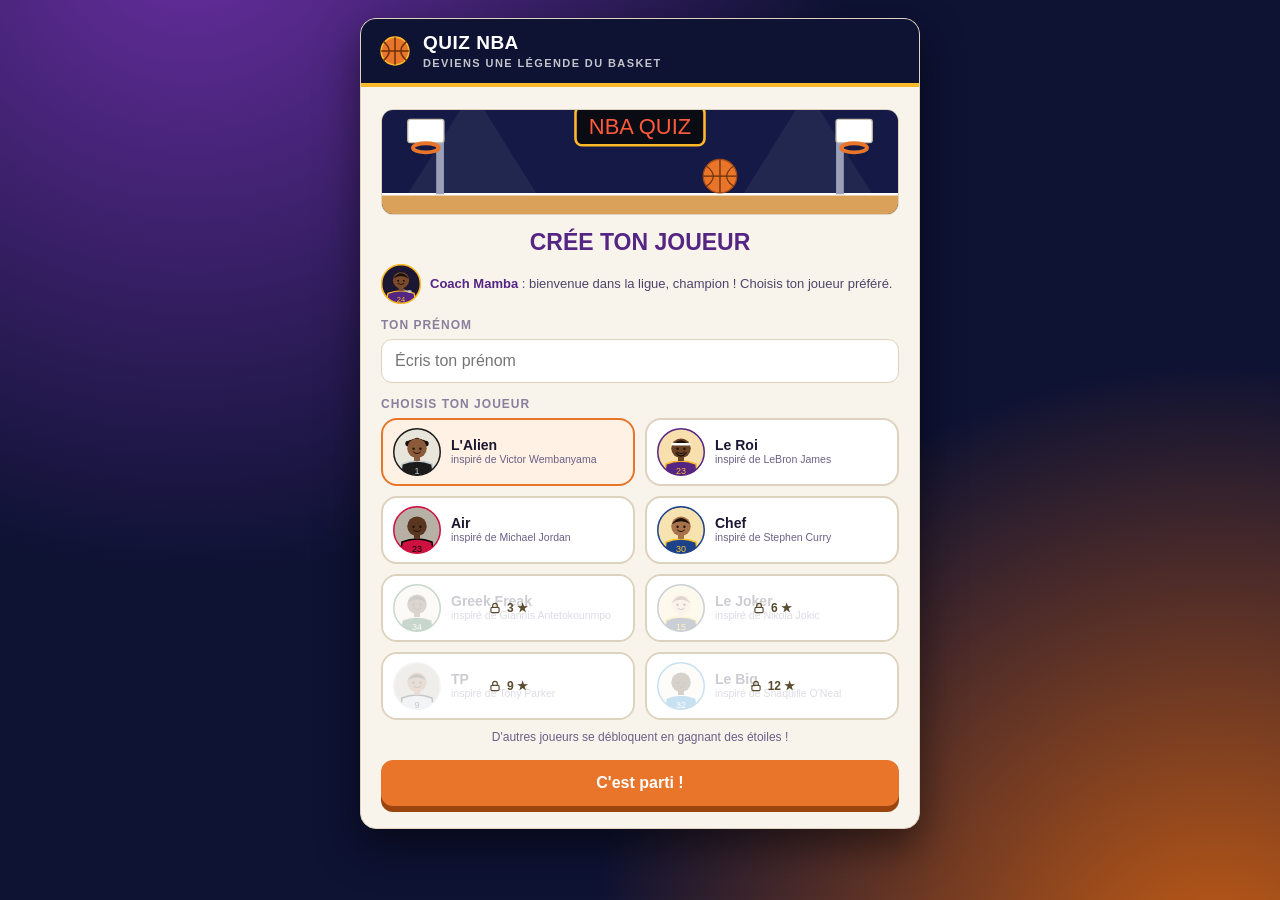
==== index.html @ 78c77546 "Quiz NBA pour enfants : légendes, stars, Français et règles NBA 54 questions en 4 catégories, avatar" ====
<!DOCTYPE html>
<html lang="fr">
<head>
<meta charset="utf-8">
<meta name="viewport" content="width=device-width, initial-scale=1">
<title>Quiz NBA - Deviens une légende</title>
<style>
  :root{
    --night:#0e1233;
    --night2:#1c2257;
    --purple:#552583;
    --gold:#fdb927;
    --orange:#e8752a;
    --orange2:#c95e14;
    --paper:#f8f4ec;
    --paper2:#ece3d2;
    --ink:#1b1733;
    --line:#ddd2bd;
    --ok:#2e8b57;
    --ko:#c81d25;
  }
  *{box-sizing:border-box}
  html,body{margin:0;padding:0}
  body{
    font-family:-apple-system,BlinkMacSystemFont,"Segoe UI",Roboto,Helvetica,Arial,sans-serif;
    background:
      radial-gradient(circle at 15% -10%, #6a2fa3 0%, rgba(106,47,163,0) 45%),
      radial-gradient(circle at 95% 110%, #c95e14 0%, rgba(201,94,20,0) 40%),
      var(--night);
    color:var(--ink);
    min-height:100vh;
    display:flex;
    justify-content:center;
    padding:18px 14px 40px;
  }
  .wrap{width:100%;max-width:560px}
  .card{background:var(--paper);border-radius:16px;box-shadow:0 18px 40px rgba(0,0,0,.5);overflow:hidden;border:1px solid var(--line)}
  .topbar{background:var(--night);color:#fff;padding:14px 18px;display:flex;align-items:center;gap:12px;border-bottom:4px solid var(--gold)}
  .topbar svg{flex:0 0 auto}
  .brand{font-size:19px;font-weight:900;letter-spacing:.5px;line-height:1.1;text-transform:uppercase}
  .brand small{display:block;font-size:11px;opacity:.75;letter-spacing:1.4px;margin-top:3px;font-weight:600}
  .progress{margin-left:auto;font-size:12px;text-align:right;opacity:.9}
  .track{height:6px;background:rgba(255,255,255,.18);border-radius:99px;margin-top:6px;width:96px;overflow:hidden}
  .track > i{display:block;height:100%;background:var(--gold);width:0;transition:width .35s ease}
  .body{padding:20px 20px 22px}

  .btn{appearance:none;border:0;cursor:pointer;font:inherit;background:var(--orange);color:#fff;padding:14px 22px;border-radius:12px;font-size:16px;font-weight:700;box-shadow:0 6px 0 #9a4510;transition:transform .06s ease, box-shadow .06s ease}
  .btn:active{transform:translateY(3px);box-shadow:0 3px 0 #9a4510}
  .btn.big{margin-top:16px;width:100%}
  .btn.ghost{background:transparent;color:var(--purple);box-shadow:none;border:1.5px solid var(--purple)}
  .btn.ghost:active{transform:none}
  .mixbtn{margin-top:12px;width:100%;appearance:none;border:1.5px dashed var(--purple);background:transparent;color:var(--purple);font:inherit;font-size:14px;font-weight:700;padding:11px;border-radius:11px;cursor:pointer}
  .mixbtn:active{transform:translateY(1px)}

  .meta{display:flex;gap:8px;align-items:center;margin-bottom:12px;flex-wrap:wrap}
  .badge{font-size:11px;letter-spacing:.5px;text-transform:uppercase;padding:5px 10px;border-radius:99px;font-weight:700}
  .badge.theme{background:var(--purple);color:#fff}
  .badge.ref{background:var(--paper2);color:#5a4a2e;border:1px solid var(--line)}
  .leveldot{margin-left:auto;display:flex;align-items:center;gap:6px;font-size:11px;color:#6b5f86;font-weight:700}
  .leveldot i{width:11px;height:11px;border-radius:50%;display:inline-block}
  .scene{width:100%;height:auto;display:block;border-radius:12px;border:1px solid var(--line);background:#141a45;margin-bottom:14px}
  .qtext{font-size:17px;line-height:1.45;font-weight:700;color:var(--ink);margin:2px 0 14px}
  .choices{display:flex;flex-direction:column;gap:10px}
  .choice{text-align:left;background:#fff;border:1.5px solid var(--line);color:var(--ink);padding:13px 14px;border-radius:11px;font-size:15px;cursor:pointer;font:inherit;display:flex;gap:11px;align-items:flex-start;transition:border-color .12s ease, background .12s ease}
  .choice:hover{border-color:var(--orange)}
  .choice .letter{flex:0 0 auto;width:24px;height:24px;border-radius:7px;background:var(--paper2);display:flex;align-items:center;justify-content:center;font-weight:800;font-size:13px;color:#5a4a2e}
  .choice.correct{border-color:var(--ok);background:#eaf5ee}
  .choice.correct .letter{background:var(--ok);color:#fff}
  .choice.wrong{border-color:var(--ko);background:#fbeceb}
  .choice.wrong .letter{background:var(--ko);color:#fff}
  .choice[disabled]{cursor:default}

  .tools{display:flex;gap:10px;margin-top:14px;align-items:center}
  .hintbtn{background:transparent;border:1.5px dashed var(--purple);color:var(--purple);padding:7px 12px 7px 8px;border-radius:10px;font:inherit;font-size:13.5px;cursor:pointer;font-weight:700;display:flex;gap:8px;align-items:center}
  .hintbtn:active{transform:translateY(1px)}
  .hint{margin-top:12px;background:#f3ecfb;border:1px solid #dccbef;border-left:4px solid var(--purple);padding:11px 13px;border-radius:9px;font-size:14px;line-height:1.5;color:#3f2a5e;display:none}
  .hint.show{display:block}
  .hint b{color:var(--purple)}
  .explain{margin-top:14px;padding:13px 14px;border-radius:11px;font-size:14.5px;line-height:1.55;display:none;border:1px solid var(--line)}
  .explain.show{display:block}
  .explain.good{background:#eaf5ee;border-color:#bfe0cb}
  .explain.bad{background:#fbeceb;border-color:#f0c9c6}
  .explain b{display:block;margin-bottom:4px;font-size:15px}
  .nextrow{margin-top:16px;display:none}
  .nextrow.show{display:flex}
  .nextrow .btn{width:100%}

  .result{text-align:center;padding:6px 4px}
  .result h2{color:var(--purple);font-size:25px;font-weight:900;margin:14px 0 2px;text-transform:uppercase;letter-spacing:.5px}
  .scorebig{font-size:60px;font-weight:900;color:var(--orange2);line-height:1;margin:6px 0}
  .scorebig small{font-size:22px;color:#a08f6e}
  .verdict{font-size:15px;color:#4d4468;max-width:420px;margin:8px auto 4px;line-height:1.55}
  .scorecard{margin:18px 0 6px;border:1px solid var(--line);border-radius:12px;overflow:hidden;background:#fff}
  .scorecard .row{display:flex;font-size:12.5px;border-bottom:1px solid var(--paper2)}
  .scorecard .row:last-child{border-bottom:0}
  .scorecard .row > div{padding:8px 10px}
  .scorecard .row .n{width:34px;color:#a08f6e;font-weight:800;flex:0 0 auto;text-align:center;background:var(--paper)}
  .scorecard .row .t{flex:1;text-align:left;color:#3b3552}
  .scorecard .row .m{flex:0 0 auto;width:34px;text-align:center;font-weight:800}
  .scorecard .row .m.y{color:var(--ok)}
  .scorecard .row .m.x{color:var(--ko)}
  .footer{margin-top:14px;font-size:11px;color:#8a7f9c;text-align:center;line-height:1.5}

  .decor{margin:2px 0 14px;border-radius:12px;overflow:hidden;border:1px solid var(--line);line-height:0}
  .playercard{display:flex;align-items:center;gap:12px;background:#fff;border:1.5px solid var(--line);border-radius:14px;padding:11px 13px;margin-bottom:14px}
  .pc-av{flex:0 0 auto;line-height:0}
  .pc-txt{flex:1;min-width:0}
  .pc-txt b{display:block;font-size:16px;color:var(--ink)}
  .pc-txt span{font-size:12.5px;color:#6b5f86}
  .pc-stars{flex:0 0 auto;display:flex;align-items:center;gap:4px;font-weight:900;color:#b07c00;font-size:14px}
  .secret{display:flex;gap:11px;align-items:flex-start;background:var(--night);color:#fff;border-radius:14px;padding:12px 13px;margin-bottom:16px;border:2px solid var(--gold)}
  .secret svg{flex:0 0 auto}
  .secret .s-txt{flex:1;font-size:13.5px;line-height:1.5}
  .secret .s-txt b{display:block;color:var(--gold);font-size:12px;letter-spacing:1px;text-transform:uppercase;margin-bottom:3px}
  .secret button{margin-top:8px;background:transparent;border:1px solid rgba(255,255,255,.4);color:#fff;border-radius:99px;padding:4px 11px;font:inherit;font-size:12px;cursor:pointer}
  .sectitle{font-size:12px;letter-spacing:1.2px;text-transform:uppercase;color:#8a7f9c;margin:6px 0 10px;font-weight:800}
  .modules{display:flex;flex-direction:column}
  .module{display:flex;align-items:center;gap:13px;text-align:left;cursor:pointer;font:inherit;width:100%;background:#fff;border:1.5px solid var(--line);border-radius:13px;padding:12px 14px;margin-bottom:10px;transition:border-color .12s,transform .06s}
  .module:hover{border-color:var(--orange)}
  .module:active{transform:translateY(1px)}
  .module .m-txt{flex:1;min-width:0}
  .module .m-txt b{display:block;font-size:16px;color:var(--ink)}
  .module .m-txt span{font-size:12.5px;color:#6b5f86}
  .module .m-stars{flex:0 0 auto;display:flex;gap:1px}
  .homebtns{margin-top:14px;display:flex;flex-direction:column;gap:10px}
  .coachline{display:flex;align-items:center;gap:9px;margin:6px 0 12px;font-size:13px;color:#4d4468;text-align:left;line-height:1.4}
  .coachline b{color:var(--purple)}
  .coachline svg{flex:0 0 auto}
  .lbl{display:block;font-size:12px;letter-spacing:1px;text-transform:uppercase;color:#8a7f9c;font-weight:800;margin:14px 0 7px}
  .nameinput{width:100%;padding:12px 13px;border:1.5px solid var(--line);border-radius:11px;font:inherit;font-size:16px;color:var(--ink);background:#fff}
  .nameinput:focus{outline:none;border-color:var(--orange)}
  .hintnote{font-size:12px;color:#6b5f86;margin:10px 0 0;text-align:center}
  .mascotgrid{display:grid;grid-template-columns:repeat(2,1fr);gap:10px}
  .mascot{position:relative;display:flex;align-items:center;gap:10px;background:#fff;border:2px solid var(--line);border-radius:16px;padding:8px 10px;cursor:pointer;text-align:left;font:inherit;transition:border-color .12s,transform .06s}
  .mascot:active{transform:scale(.98)}
  .mascot.sel{border-color:var(--orange);background:#fff1e4}
  .mascot.locked{cursor:default}
  .mascot .mtx{min-width:0}
  .mascot .mtx b{display:block;font-size:14px;color:var(--ink);white-space:nowrap;overflow:hidden;text-overflow:ellipsis}
  .mascot .mtx span{display:block;font-size:10.5px;color:#6b5f86;line-height:1.3}
  .mascot .mlock{position:absolute;inset:0;background:rgba(255,255,255,.78);border-radius:14px;display:flex;align-items:center;justify-content:center;gap:5px;font-size:12px;font-weight:900;color:#5a4a2e}
  .playbar{display:flex;align-items:center;gap:9px;background:#fff;border:1px solid var(--line);border-radius:11px;padding:6px 10px;margin-bottom:13px}
  .playbar .pb-av{flex:0 0 auto;line-height:0}
  .playbar .pb-name{font-weight:800;color:var(--ink);font-size:13px;flex:1;min-width:0;white-space:nowrap;overflow:hidden;text-overflow:ellipsis}
  .playbar .pb-score{font-weight:900;color:var(--orange2);font-size:13px}
  .pb-streak{background:var(--orange);color:#fff;font-size:11px;font-weight:900;padding:2px 7px;border-radius:99px;white-space:nowrap}
  .starsbig{display:flex;justify-content:center;gap:6px;margin:4px 0 2px}
  .starpop{animation:starPop .5s ease-out}
  @keyframes starPop{0%{transform:scale(0) rotate(-40deg);opacity:0}70%{transform:scale(1.25) rotate(8deg)}100%{transform:scale(1) rotate(0);opacity:1}}
  .unlock{display:flex;align-items:center;justify-content:center;gap:7px;background:#fff6e2;border:1px solid #eadcae;border-radius:10px;padding:9px;margin:12px 0 2px;font-size:13px;font-weight:800;color:#8a6420}
  .bestrow{display:inline-block;margin-top:8px;font-size:12px;color:#6b5f86;background:#fff;border:1px solid var(--line);padding:4px 10px;border-radius:99px}
  .confetti{position:fixed;width:9px;height:9px;border-radius:2px;pointer-events:none;z-index:80;will-change:transform,opacity;animation:confettiPop .9s ease-out forwards}
  @keyframes confettiPop{0%{opacity:1;transform:translate(0,0) rotate(0) scale(1)}100%{opacity:0;transform:translate(var(--dx),var(--dy)) rotate(var(--rot)) scale(.5)}}
  .shake{animation:shk .42s cubic-bezier(.36,.07,.19,.97)}
  @keyframes shk{10%,90%{transform:translateX(-1px)}20%,80%{transform:translateX(2px)}30%,50%,70%{transform:translateX(-5px)}40%,60%{transform:translateX(5px)}}

  /* ---- animations DUNK / 3 POINTS ---- */
  .shotfx{position:fixed;inset:0;z-index:70;display:flex;align-items:center;justify-content:center;padding:16px;background:rgba(8,10,30,.6);cursor:pointer;animation:fxIn .15s ease-out}
  .shotfx.out{animation:fxOut .3s ease-in forwards}
  .shotfx svg{width:100%;max-width:440px;height:auto;border-radius:18px;box-shadow:0 20px 50px rgba(0,0,0,.6);border:3px solid var(--gold)}
  @keyframes fxIn{from{opacity:0}to{opacity:1}}
  @keyframes fxOut{from{opacity:1}to{opacity:0}}
  .fx-jump{animation:fxJump 1.5s ease-in-out both}
  @keyframes fxJump{
    0%{transform:translate(0,0)}
    18%{transform:translate(40px,6px)}
    50%{transform:translate(196px,-60px)}
    60%{transform:translate(202px,-42px)}
    80%{transform:translate(202px,-40px)}
    100%{transform:translate(190px,0)}}
  .fx-hand{animation:fxHide 1.5s linear both}
  @keyframes fxHide{0%,59%{opacity:1}60%,100%{opacity:0}}
  .fx-drop{animation:fxDrop 1.5s linear both}
  @keyframes fxDrop{
    0%,59%{opacity:0;transform:translate(0,0)}
    60%{opacity:1;transform:translate(0,0);animation-timing-function:ease-in}
    78%{transform:translate(0,112px);animation-timing-function:ease-out}
    88%{transform:translate(4px,84px);animation-timing-function:ease-in}
    100%{opacity:1;transform:translate(8px,112px)}}
  .fx-rim{animation:fxRim 1.5s ease-out both;transform-box:fill-box;transform-origin:right center}
  @keyframes fxRim{0%,59%{transform:rotate(0)}66%{transform:rotate(-9deg)}80%,100%{transform:rotate(0)}}
  .fx-net{transform-box:fill-box;transform-origin:center top}
  .fx-net.d{animation:fxNet 1.5s ease-out both}
  @keyframes fxNet{0%,59%{transform:scaleY(1)}68%{transform:scaleY(1.35)}85%,100%{transform:scaleY(1)}}
  .fx-net.t{animation:fxNetT 1.7s ease-out both}
  @keyframes fxNetT{0%,70%{transform:scaleY(1)}80%{transform:scaleY(1.35)}92%,100%{transform:scaleY(1)}}
  .fx-word{transform-box:fill-box;transform-origin:center;animation:fxWord 1.5s ease-out both}
  .fx-word.t{animation:fxWord 1.4s ease-out .5s both}
  @keyframes fxWord{0%,58%{opacity:0;transform:scale(.2) rotate(-10deg)}70%{opacity:1;transform:scale(1.2) rotate(3deg)}80%,100%{opacity:1;transform:scale(1) rotate(-3deg)}}
  .fx-shooter{animation:fxShoot 1.7s ease-out both}
  @keyframes fxShoot{0%{transform:translateY(0)}14%{transform:translateY(5px)}28%{transform:translateY(-22px)}46%,100%{transform:translateY(0)}}
  .fx-bx{animation:fxBX .9s linear .45s both}
  @keyframes fxBX{from{transform:translateX(0)}to{transform:translateX(206px)}}
  .fx-by{animation:fxBY .9s .45s both}
  @keyframes fxBY{
    0%{transform:translateY(0);animation-timing-function:cubic-bezier(.3,.7,.6,1)}
    50%{transform:translateY(-120px);animation-timing-function:cubic-bezier(.4,0,.7,.35)}
    100%{transform:translateY(-38px)}}
  .fx-bd{animation:fxBD .4s ease-in 1.35s both}
  @keyframes fxBD{from{transform:translateY(0)}to{transform:translateY(56px)}}
  .fx-trail{stroke-dasharray:6 7;animation:fxTrail 1.7s linear both}
  @keyframes fxTrail{0%,30%{opacity:0}45%,85%{opacity:.55}100%{opacity:0}}
</style>
</head>
<body>
<div class="wrap">
  <div class="card">
    <div class="topbar">
      <svg width="32" height="32" viewBox="0 0 30 30" aria-hidden="true">
        <circle cx="15" cy="15" r="13" fill="#e8752a" stroke="#fdb927" stroke-width="1.5"/>
        <path d="M15 2 V28 M2 15 H28" stroke="#6b2f08" stroke-width="1.4"/>
        <path d="M4 6 Q15 15 4 24 M26 6 Q15 15 26 24" stroke="#6b2f08" stroke-width="1.4" fill="none"/>
      </svg>
      <div class="brand">Quiz NBA<small>Deviens une légende du basket</small></div>
      <div class="progress" id="prog" style="display:none">
        <span id="progtxt">Question 1 / 10</span>
        <div class="track"><i id="progbar"></i></div>
      </div>
    </div>
    <div class="body" id="view"></div>
  </div>
</div>

<script>
/* ============================================================
   DESSINS (SVG, aucune image externe)
   Tous les personnages sont des dessins originaux "inspirés de" :
   aucune photo ni logo officiel.
   ============================================================ */
var VB='0 0 400 230';
function svg(inner){
  return '<svg class="scene" viewBox="'+VB+'" xmlns="http://www.w3.org/2000/svg" preserveAspectRatio="xMidYMid meet">'+inner+'</svg>';
}
function tag(x,y,txt){
  var w=txt.length*6.2+18;
  if(x-w/2<4)x=w/2+4; if(x+w/2>396)x=396-w/2;
  return '<rect x="'+(x-w/2)+'" y="'+(y-11)+'" width="'+w+'" height="19" rx="9.5" fill="#fdb927"/>'+
    '<text x="'+x+'" y="'+(y+2)+'" font-family="Helvetica,Arial" font-size="11" font-weight="800" fill="#1b1733" text-anchor="middle">'+txt+'</text>';
}
/* Salle de match : fond sombre, projecteurs, public */
function arena(){
  var s='<rect width="400" height="230" fill="#141a45"/>'+
    '<path d="M60 0 L0 150 L130 150 Z" fill="#ffffff" opacity=".05"/><path d="M340 0 L270 150 L400 150 Z" fill="#ffffff" opacity=".05"/>';
  var cols=['#e8752a','#fdb927','#6a5acd','#c0392b','#2e9e5b','#ffffff'];
  for(var r=0;r<3;r++){for(var x=8+(r%2)*9;x<400;x+=18){s+='<circle cx="'+x+'" cy="'+(112+r*11)+'" r="4.5" fill="'+cols[(x+r*3)%cols.length]+'" opacity=".35"/>';}}
  s+='<rect y="146" width="400" height="84" fill="#d9a15a"/>';
  for(var k=20;k<400;k+=34){s+='<line x1="'+k+'" y1="146" x2="'+k+'" y2="230" stroke="#c98c45" stroke-width="1"/>';}
  s+='<line x1="0" y1="146" x2="400" y2="146" stroke="#fff" stroke-width="2"/>';
  return s;
}
function ballAt(x,y,r){r=r||8;
  return '<circle cx="'+x+'" cy="'+y+'" r="'+r+'" fill="#e8752a" stroke="#a84a12" stroke-width="1"/>'+
    '<path d="M'+(x-r)+' '+y+' h'+(2*r)+' M'+x+' '+(y-r)+' v'+(2*r)+'" stroke="#6b2f08" stroke-width="1"/>'+
    '<path d="M'+(x-r*.8)+' '+(y-r*.6)+' Q'+x+' '+y+' '+(x-r*.8)+' '+(y+r*.6)+' M'+(x+r*.8)+' '+(y-r*.6)+' Q'+x+' '+y+' '+(x+r*.8)+' '+(y+r*.6)+'" stroke="#6b2f08" stroke-width=".9" fill="none"/>';
}
/* Maillot geant (c1 = couleur, c2 = bordure, num = numero ou "?") */
function jersey(c1,c2,num){
  return '<path d="M160 40 Q200 62 240 40 L262 50 L258 96 L246 100 L246 196 L154 196 L154 100 L142 96 L138 50 Z" fill="'+c1+'" stroke="'+c2+'" stroke-width="5" stroke-linejoin="round"/>'+
    '<path d="M168 44 Q200 76 232 44" fill="none" stroke="'+c2+'" stroke-width="5"/>'+
    '<text x="200" y="164" font-family="Impact,Arial Black,Helvetica" font-size="'+(String(num).length>1?58:66)+'" font-weight="900" fill="'+c2+'" text-anchor="middle">'+num+'</text>';
}
function sceneJersey(c1,c2,num,txt){ return svg(arena()+jersey(c1,c2,num)+tag(200,216,txt)); }
/* Silhouette mystere dans un projecteur */
function sceneMystery(txt,c){c=c||'#2a2f66';
  return svg(arena()+'<path d="M200 0 L120 200 L280 200 Z" fill="#fff5c0" opacity=".16"/>'+
    '<circle cx="200" cy="62" r="22" fill="'+c+'"/>'+
    '<path d="M166 92 Q200 82 234 92 L240 178 L160 178 Z" fill="'+c+'"/>'+
    '<text x="200" y="152" font-family="Impact,Arial Black,Helvetica" font-size="48" font-weight="900" fill="#fdb927" text-anchor="middle">?</text>'+
    ballAt(258,168,13)+tag(200,214,txt));
}
/* Trophee dore */
function sceneTrophy(txt){
  return svg(arena()+'<path d="M200 0 L140 200 L260 200 Z" fill="#fff5c0" opacity=".14"/>'+
    '<rect x="176" y="168" width="48" height="16" rx="3" fill="#8a6420"/>'+
    '<path d="M186 168 L192 120 L208 120 L214 168 Z" fill="#f5c542" stroke="#b58a12" stroke-width="2"/>'+
    '<path d="M168 60 L232 60 L222 118 L178 118 Z" fill="#fdd75a" stroke="#b58a12" stroke-width="2"/>'+
    ballAt(200,44,17)+
    '<g fill="#fff" opacity=".8"><circle cx="150" cy="60" r="2"/><circle cx="256" cy="88" r="2.4"/><circle cx="244" cy="40" r="1.6"/><circle cx="160" cy="104" r="1.6"/></g>'+
    tag(200,214,txt));
}
/* Globe "d'ou vient-il ?" */
function sceneGlobe(txt){
  return svg(arena()+'<circle cx="200" cy="88" r="58" fill="#2f7fd1" stroke="#fff" stroke-width="3"/>'+
    '<path d="M160 60 q20 -10 34 6 q10 14 -6 24 q-16 8 -10 26 q-18 -6 -22 -24 q-6 -18 4 -32 Z" fill="#46b36b"/>'+
    '<path d="M214 46 q22 2 30 22 q-12 8 -24 2 q-10 -6 -6 -24 Z M222 100 q18 0 20 18 q-14 12 -26 4 Z" fill="#46b36b"/>'+
    '<text x="200" y="108" font-family="Impact,Arial Black,Helvetica" font-size="52" font-weight="900" fill="#fdb927" text-anchor="middle" stroke="#1b1733" stroke-width="2">?</text>'+
    tag(200,214,txt));
}
/* Tableau d'affichage */
function sceneBoard(big,small,txt){
  return svg(arena()+'<rect x="110" y="24" width="180" height="104" rx="10" fill="#0b0b14" stroke="#fdb927" stroke-width="3"/>'+
    '<text x="200" y="92" font-family="Impact,Arial Black,Helvetica" font-size="56" fill="#ff5a3c" text-anchor="middle">'+big+'</text>'+
    '<text x="200" y="116" font-family="Helvetica,Arial" font-size="12" font-weight="800" fill="#fdb927" text-anchor="middle">'+small+'</text>'+
    ballAt(330,176,14)+tag(200,214,txt));
}
/* Panier vu de cote */
function sceneHoop(txt,withPlayer){
  var s=arena()+'<rect x="316" y="40" width="7" height="170" fill="#9aa0b8"/>'+
    '<rect x="296" y="28" width="10" height="70" fill="#fff" stroke="#c9c2b0"/>'+
    '<path d="M296 82 L256 82" stroke="#e8752a" stroke-width="4"/>'+
    '<path d="M258 84 L264 110 M268 84 L270 110 M280 84 L278 110 M292 84 L286 110 M262 98 h26" stroke="#eee" stroke-width="1.3" fill="none"/>'+
    '<line x1="40" y1="82" x2="40" y2="200" stroke="#fdb927" stroke-width="2" stroke-dasharray="5 4"/>'+
    '<text x="46" y="140" font-family="Helvetica,Arial" font-size="13" font-weight="800" fill="#fdb927">?</text>';
  if(withPlayer)s+=miniFig(150,200,'#552583','#fdb927','1');
  return svg(s+tag(200,216,txt));
}
/* Chronometre des tirs */
function sceneClock(n,txt){
  return svg(arena()+'<rect x="140" y="26" width="120" height="92" rx="10" fill="#0b0b14" stroke="#9aa0b8" stroke-width="3"/>'+
    '<text x="200" y="98" font-family="Impact,Arial Black,Helvetica" font-size="66" fill="#ff5a3c" text-anchor="middle">'+n+'</text>'+
    miniFig(90,200,'#1d428a','#ffc72c','30')+ballAt(112,186,9)+tag(250,214,txt));
}
/* Deux equipes face a face */
function sceneVersus(c1,c2,txt){
  var s=arena();
  for(var i=0;i<5;i++){s+=miniFig(40+i*28,196-(i%2)*6,c1,'#fff',''+(i+1));}
  for(var j=0;j<5;j++){s+=miniFig(248+j*28,196-(j%2)*6,c2,'#fff',''+(j+1));}
  s+='<text x="200" y="80" font-family="Impact,Arial Black,Helvetica" font-size="40" fill="#fdb927" text-anchor="middle">VS</text>';
  return svg(s+tag(200,216,txt));
}
/* Petit joueur debout (pieds en x,y) */
function miniFig(x,y,c1,c2,num){
  return '<ellipse cx="'+x+'" cy="'+(y+2)+'" rx="11" ry="3" fill="#000" opacity=".2"/>'+
    '<line x1="'+(x-4)+'" y1="'+(y-16)+'" x2="'+(x-5)+'" y2="'+y+'" stroke="#5a3a22" stroke-width="4" stroke-linecap="round"/>'+
    '<line x1="'+(x+4)+'" y1="'+(y-16)+'" x2="'+(x+5)+'" y2="'+y+'" stroke="#5a3a22" stroke-width="4" stroke-linecap="round"/>'+
    '<rect x="'+(x-9)+'" y="'+(y-40)+'" width="18" height="26" rx="5" fill="'+c1+'"/>'+
    '<text x="'+x+'" y="'+(y-22)+'" font-family="Helvetica,Arial" font-size="9" font-weight="800" fill="'+c2+'" text-anchor="middle">'+num+'</text>'+
    '<circle cx="'+x+'" cy="'+(y-48)+'" r="8" fill="#8d5a3b"/>';
}
/* Animal mystere (pour les logos d'equipe) */
function sceneAnimal(txt){
  return svg(arena()+'<circle cx="200" cy="84" r="60" fill="#c8102e" stroke="#fff" stroke-width="4"/>'+
    '<text x="200" y="110" font-family="Impact,Arial Black,Helvetica" font-size="70" fill="#fff" text-anchor="middle">?</text>'+
    tag(200,214,txt));
}
/* Echiquier */
function sceneChess(txt){
  var s=arena()+'<g transform="translate(140,24)">';
  for(var r=0;r<6;r++)for(var c=0;c<6;c++){s+='<rect x="'+(c*20)+'" y="'+(r*20)+'" width="20" height="20" fill="'+((r+c)%2?'#6b4a2a':'#f1dfc0')+'"/>';}
  s+='<path d="M50 64 q10 -18 20 0 l-3 6 h-14 Z M52 70 h16 v4 h-16 Z" fill="#1b1733"/>'+
    '<path d="M72 44 q8 -14 16 0 l-2 6 h-12 Z M73 50 h14 v4 h-14 Z" fill="#fff" stroke="#1b1733"/></g>';
  return svg(s+miniFig(300,200,'#1b1b1b','#c4ced4','1')+tag(200,214,txt));
}

/* ============================================================
   CATEGORIES
   ============================================================ */
var LEVELS = {
  1:{name:"Les Légendes",        sub:"Jordan, Kobe, Magic, Shaq...",        color:"#552583", sym:"★"},
  2:{name:"Les Stars d'aujourd'hui", sub:"LeBron, Curry, Giannis, Jokic...", color:"#1d428a", sym:"⚡"},
  3:{name:"Les Français en NBA", sub:"Wembanyama, Parker, Gobert...",       color:"#0055a4", sym:"FR"},
  4:{name:"La NBA",              sub:"Équipes, règles et trophées",        color:"#c8102e", sym:"NBA"}
};
var LEVEL_ORDER=[1,2,3,4];

/* ============================================================
   BANQUE DE QUESTIONS
   level : 1=Légendes | 2=Stars | 3=Français | 4=La NBA
   hint  = le secret du coach (indice)
   ============================================================ */
var BANK = [

  /* ===================== LES LÉGENDES ===================== */
  { level:1, theme:"Michael Jordan", rule:"Les titres",
    scene: sceneTrophy("Combien de trophées ?"),
    q:"Combien de titres de champion NBA Michael Jordan a-t-il gagnés avec les Chicago Bulls ?",
    choices:["6","2","10","1"], correct:0,
    hint:"Autant que les faces d'un dé !",
    explain:"Jordan a gagné 6 titres avec les Bulls : trois d'affilée (1991, 1992, 1993) puis encore trois d'affilée (1996, 1997, 1998). Et il a été élu meilleur joueur des Finales les 6 fois !" },
  { level:1, theme:"Michael Jordan", rule:"Le maillot",
    scene: sceneJersey("#ce1141","#000000","?","Quel numéro ?"),
    q:"Quel numéro de maillot est devenu célèbre grâce à Michael Jordan ?",
    choices:["Le 23","Le 8","Le 30","Le 1"], correct:0,
    hint:"C'est aussi le numéro que LeBron James a choisi, en hommage à lui.",
    explain:"Le 23 ! Jordan l'a rendu mythique. Beaucoup de joueurs l'ont ensuite porté en son honneur, comme LeBron James." },
  { level:1, theme:"Michael Jordan", rule:"Surnom",
    scene: sceneMystery("Pourquoi ce surnom ?","#ce1141"),
    q:"Pourquoi appelait-on Michael Jordan « Air Jordan » ?",
    choices:["Parce qu'il avait l'air de voler quand il dunkait","Parce qu'il adorait les avions","Parce qu'il soufflait très fort","Parce qu'il jouait toujours dehors"], correct:0,
    hint:"Regarde ses dunks : il reste très, très longtemps en l'air...",
    explain:"Jordan sautait si haut qu'on avait l'impression qu'il volait. En 1988, il a même dunké en s'envolant depuis la ligne des lancers francs ! Ses chaussures s'appellent aussi « Air Jordan »." },
  { level:1, theme:"Michael Jordan", rule:"Autre sport",
    scene: sceneMystery("Une pause surprise","#ce1141"),
    q:"Michael Jordan a arrêté le basket pendant presque deux ans pour essayer un autre sport. Lequel ?",
    choices:["Le baseball","Le football","Le tennis","La natation"], correct:0,
    hint:"Un sport très populaire aux États-Unis, avec une batte et une balle.",
    explain:"En 1993, Jordan est parti jouer au baseball. Puis en 1995, il est revenu aux Bulls avec un message tout simple : « I'm back » (je suis de retour) !" },
  { level:1, theme:"Kobe Bryant", rule:"Surnom",
    scene: sceneJersey("#552583","#fdb927","24","Un surnom de serpent"),
    q:"Quel était le surnom de Kobe Bryant ?",
    choices:["Black Mamba","King James","L'Alien","Air"], correct:0,
    hint:"C'est un serpent très rapide et très précis... comme mon nom de coach !",
    explain:"Kobe s'était lui-même surnommé « Black Mamba », un serpent rapide et précis. La « mentalité Mamba », c'est travailler dur tous les jours pour devenir meilleur." },
  { level:1, theme:"Kobe Bryant", rule:"L'équipe",
    scene: sceneMystery("20 saisons, 1 seule équipe","#552583"),
    q:"Kobe Bryant a joué ses 20 saisons en NBA dans une seule équipe. Laquelle ?",
    choices:["Los Angeles Lakers","Chicago Bulls","Boston Celtics","Miami Heat"], correct:0,
    hint:"Une équipe violet et or, à Los Angeles.",
    explain:"Kobe a passé toute sa carrière aux Lakers, de 1996 à 2016, et y a gagné 5 titres. C'est très rare de rester 20 ans dans la même équipe !" },
  { level:1, theme:"Kobe Bryant", rule:"Le maillot",
    scene: sceneJersey("#552583","#fdb927","?","Deux numéros"),
    q:"Kobe a porté deux numéros différents aux Lakers. Lesquels ?",
    choices:["Le 8 et le 24","Le 23 et le 45","Le 1 et le 2","Le 33 et le 34"], correct:0,
    hint:"Le deuxième, c'est trois fois le premier.",
    explain:"Kobe a porté le 8, puis le 24. Les Lakers ont retiré les DEUX maillots : plus personne ne pourra jamais les porter dans l'équipe." },
  { level:1, theme:"Kobe Bryant", rule:"Record",
    scene: sceneBoard("??","POINTS EN UN MATCH","Match de 2006"),
    q:"En 2006, Kobe a marqué un nombre de points incroyable en un seul match. Combien ?",
    choices:["81 points","50 points","100 points","25 points"], correct:0,
    hint:"C'est plus de 80, mais moins de 100.",
    explain:"81 points contre les Toronto Raptors ! C'est le 2e plus gros score de l'histoire de la NBA en un match, derrière les 100 points de Wilt Chamberlain." },
  { level:1, theme:"Kobe Bryant", rule:"Surprise",
    scene: sceneTrophy("Un trophée pas comme les autres"),
    q:"En 2018, Kobe a gagné une récompense très surprenante pour un basketteur. Laquelle ?",
    choices:["Un Oscar du cinéma","Une médaille de natation","Le Tour de France","Un prix de cuisine"], correct:0,
    hint:"C'est le prix le plus célèbre du cinéma.",
    explain:"Kobe a écrit un poème pour dire au revoir au basket, « Dear Basketball ». Il a été transformé en court dessin animé... qui a gagné un Oscar !" },
  { level:1, theme:"Wilt Chamberlain", rule:"Record",
    scene: sceneBoard("100","POINTS EN UN MATCH","Le record absolu"),
    q:"Qui détient le record absolu de 100 points marqués en un seul match NBA ?",
    choices:["Wilt Chamberlain","Michael Jordan","LeBron James","Stephen Curry"], correct:0,
    hint:"Un géant des années 1960, bien avant Jordan.",
    explain:"Wilt Chamberlain a marqué 100 points en 1962. Plus de 60 ans après, personne n'a fait mieux !" },
  { level:1, theme:"Magic Johnson", rule:"Surnom",
    scene: sceneJersey("#552583","#fdb927","32","Magic"),
    q:"Pourquoi Earvin Johnson était-il surnommé « Magic » ?",
    choices:["Pour ses passes et son jeu incroyables","Parce qu'il faisait des tours de magie","Parce qu'il disparaissait du terrain","Parce qu'il avait une baguette"], correct:0,
    hint:"Sur le terrain, ses passes semblaient impossibles.",
    explain:"Un journaliste l'a surnommé « Magic » quand il avait 15 ans, après un match fou. Meneur de 2,06 m, il faisait des passes magiques et a gagné 5 titres avec les Lakers." },
  { level:1, theme:"Larry Bird", rule:"La rivalité",
    scene: sceneVersus("#007a33","#552583","La grande rivalité"),
    q:"Larry Bird, le grand rival de Magic Johnson, jouait dans quelle équipe ?",
    choices:["Boston Celtics","Los Angeles Lakers","Chicago Bulls","New York Knicks"], correct:0,
    hint:"Une équipe en vert, avec un trèfle.",
    explain:"Bird jouait aux Boston Celtics (en vert) et Magic aux Lakers (en violet et or). Leur rivalité dans les années 1980 a rendu la NBA célèbre dans le monde entier." },
  { level:1, theme:"Shaquille O'Neal", rule:"Le géant",
    scene: sceneHoop("Attention au panneau !"),
    q:"Shaquille O'Neal, surnommé « Shaq », était célèbre pour...",
    choices:["Sa force énorme : il a même cassé des panneaux en dunkant","Ses tirs à 3 points","Sa toute petite taille","Ses lancers francs parfaits"], correct:0,
    hint:"Il mesurait 2,16 m et pesait plus de 140 kg !",
    explain:"Shaq était si fort qu'il a cassé des panneaux de basket en dunkant ! Il a gagné 4 titres. Petit secret : il ratait souvent ses lancers francs." },
  { level:1, theme:"Kareem Abdul-Jabbar", rule:"Le tir",
    scene: sceneHoop("Un tir impossible à contrer",true),
    q:"Kareem Abdul-Jabbar avait un tir spécial, presque impossible à contrer. Comment s'appelle-t-il ?",
    choices:["Le skyhook (le crochet du ciel)","Le tir du milieu du terrain","Le lancer à la cuillère","Le tir les yeux fermés"], correct:0,
    hint:"Un grand geste du bras, loin au-dessus de la tête, comme un crochet.",
    explain:"Le « skyhook » : bras tendu très haut, le ballon part au-dessus de tout le monde. Grâce à lui, Kareem a été le meilleur marqueur de l'histoire pendant 39 ans !" },

  /* ===================== LES STARS D'AUJOURD'HUI ===================== */
  { level:2, theme:"LeBron James", rule:"Surnom",
    scene: sceneJersey("#552583","#fdb927","23","Un surnom royal"),
    q:"Quel est le surnom de LeBron James ?",
    choices:["King James (le Roi)","Black Mamba","L'Alien","Air"], correct:0,
    hint:"Un roi porte une couronne...",
    explain:"On l'appelle « King James », le Roi James. Il est considéré comme l'un des plus grands joueurs de tous les temps, avec Jordan." },
  { level:2, theme:"LeBron James", rule:"Record",
    scene: sceneBoard("40 000","POINTS EN CARRIÈRE","Un record historique"),
    q:"En 2023, LeBron James a battu un record énorme. Lequel ?",
    choices:["Il est devenu le meilleur marqueur de toute l'histoire de la NBA","Il est devenu le plus grand joueur","Il a fait 50 dunks dans un match","Il est devenu le plus jeune joueur"], correct:0,
    hint:"Il a dépassé Kareem Abdul-Jabbar, qui avait ce record depuis 1984.",
    explain:"LeBron est devenu le meilleur marqueur de l'histoire de la NBA, puis le premier à dépasser 40 000 points en carrière !" },
  { level:2, theme:"LeBron James", rule:"En famille",
    scene: sceneMystery("Une première en NBA","#552583"),
    q:"En 2024, LeBron a fait quelque chose qu'aucun joueur n'avait jamais fait en NBA. Quoi ?",
    choices:["Jouer dans la même équipe que son fils","Jouer avec son chien","Jouer pieds nus","Jouer contre Michael Jordan"], correct:0,
    hint:"Son fils s'appelle Bronny.",
    explain:"LeBron et son fils Bronny James ont joué ensemble aux Lakers : le tout premier duo père-fils sur le terrain en NBA !" },
  { level:2, theme:"LeBron James", rule:"Les titres",
    scene: sceneTrophy("Combien de bagues ?"),
    q:"Combien de titres de champion NBA LeBron James a-t-il gagnés avec Miami, Cleveland et Los Angeles ?",
    choices:["4","1","8","0"], correct:0,
    hint:"2 avec Miami, 1 avec Cleveland, 1 avec Los Angeles.",
    explain:"4 titres : 2012 et 2013 avec le Miami Heat, 2016 avec les Cleveland Cavaliers, et 2020 avec les Lakers. Et à chaque fois, il a été le meilleur joueur des Finales !" },
  { level:2, theme:"Stephen Curry", rule:"Sa spécialité",
    scene: sceneJersey("#1d428a","#ffc72c","30","Chef Curry"),
    q:"Stephen Curry est surtout célèbre pour...",
    choices:["Ses tirs à 3 points, même de très loin","Ses dunks géants","Ses contres","Sa taille de géant"], correct:0,
    hint:"Il tire parfois presque depuis le milieu du terrain !",
    explain:"Curry est le meilleur shooteur à 3 points de l'histoire : il en a marqué plus que n'importe qui. Il a changé la façon de jouer au basket !" },
  { level:2, theme:"Stephen Curry", rule:"L'équipe",
    scene: sceneMystery("Une seule équipe depuis 2009","#1d428a"),
    q:"Dans quelle équipe Stephen Curry a-t-il gagné tous ses titres ?",
    choices:["Golden State Warriors","Chicago Bulls","Boston Celtics","San Antonio Spurs"], correct:0,
    hint:"Une équipe bleu et jaune, près de San Francisco.",
    explain:"Curry joue aux Golden State Warriors depuis 2009. Il y a gagné 4 titres : 2015, 2017, 2018 et 2022." },
  { level:2, theme:"Stephen Curry", rule:"En famille",
    scene: sceneJersey("#1d428a","#ffc72c","30","Le numéro de papa"),
    q:"Pourquoi Stephen Curry porte-t-il le numéro 30 ?",
    choices:["C'était le numéro de son papa, qui jouait aussi en NBA","C'est son âge","Il est né un 30","Au hasard"], correct:0,
    hint:"Son père, Dell Curry, était aussi un très bon shooteur.",
    explain:"Son père Dell Curry a joué 16 saisons en NBA avec le 30. Stephen a repris le numéro de son papa !" },
  { level:2, theme:"Giannis", rule:"Surnom",
    scene: sceneJersey("#00471b","#eee1c6","34","Un phénomène venu de Grèce"),
    q:"Quel est le surnom de Giannis Antetokounmpo ?",
    choices:["Greek Freak (le phénomène grec)","King James","Chef Curry","Le Joker"], correct:0,
    hint:"Il vient de Grèce et fait des choses incroyables.",
    explain:"On l'appelle « Greek Freak ». Il a grandi en Grèce et a gagné le titre NBA en 2021 avec les Milwaukee Bucks." },
  { level:2, theme:"Nikola Jokic", rule:"Son pays",
    scene: sceneGlobe("D'où vient le Joker ?"),
    q:"Nikola Jokic, surnommé « le Joker », vient de quel pays ?",
    choices:["La Serbie","Les États-Unis","La France","Le Canada"], correct:0,
    hint:"Un pays d'Europe, dans les Balkans.",
    explain:"Jokic est serbe. Avec les Denver Nuggets, il a gagné le titre en 2023 et il a été élu plusieurs fois MVP, le meilleur joueur de la saison." },
  { level:2, theme:"Nikola Jokic", rule:"Sa passion",
    scene: sceneMystery("La passion du Joker","#0e2240"),
    q:"En dehors du basket, quelle est la grande passion de Nikola Jokic ?",
    choices:["Les chevaux","Les voitures de course","Les dinosaures","La danse"], correct:0,
    hint:"Des animaux qui galopent !",
    explain:"Jokic adore les chevaux, surtout les courses de trot. Il en possède plusieurs en Serbie !" },
  { level:2, theme:"Luka Doncic", rule:"Son pays",
    scene: sceneGlobe("D'où vient Luka ?"),
    q:"Luka Doncic vient de quel pays ?",
    choices:["La Slovénie","L'Espagne","L'Italie","L'Australie"], correct:0,
    hint:"Un petit pays d'Europe, entre l'Italie et la Croatie.",
    explain:"Luka est slovène. Il a commencé chez les pros au Real Madrid à seulement 16 ans avant de devenir une star de la NBA." },
  { level:2, theme:"Titre 2025", rule:"Les champions",
    scene: sceneTrophy("Les champions 2025"),
    q:"En 2025, Shai Gilgeous-Alexander a été champion NBA et MVP. Avec quelle équipe ?",
    choices:["Oklahoma City Thunder","Los Angeles Lakers","Boston Celtics","Chicago Bulls"], correct:0,
    hint:"Le nom de l'équipe veut dire « le tonnerre ».",
    explain:"Le Thunder d'Oklahoma City a gagné son premier titre en 2025. Shai, un Canadien, a été élu meilleur joueur de la saison ET des Finales !" },
  { level:2, theme:"Kevin Durant", rule:"Les JO",
    scene: sceneTrophy("Médailles d'or"),
    q:"Kevin Durant détient un record aux Jeux olympiques. Combien de médailles d'or a-t-il gagnées ?",
    choices:["4","1","2","10"], correct:0,
    hint:"Londres, Rio, Tokyo et Paris...",
    explain:"Durant a gagné l'or en 2012, 2016, 2020 et 2024 : c'est le seul basketteur avec 4 médailles d'or olympiques !" },

  /* ===================== LES FRANÇAIS EN NBA ===================== */
  { level:3, theme:"Wembanyama", rule:"Surnom",
    scene: sceneJersey("#1b1b1b","#c4ced4","1","Venu d'une autre planète ?"),
    q:"Quel est le surnom de Victor Wembanyama ?",
    choices:["L'Alien","Le Roi","Air","Mamba"], correct:0,
    hint:"On dit qu'il vient d'une autre planète tellement il est grand ET agile !",
    explain:"C'est LeBron James qui l'a décrit comme un « alien » : un géant qui dribble et tire comme un petit. Le surnom lui est resté !" },
  { level:3, theme:"Wembanyama", rule:"L'équipe",
    scene: sceneJersey("#1b1b1b","#c4ced4","?","Noir et argent, au Texas"),
    q:"Dans quelle équipe NBA joue Victor Wembanyama ?",
    choices:["San Antonio Spurs","Los Angeles Lakers","Chicago Bulls","Paris Basketball"], correct:0,
    hint:"Une équipe du Texas, en noir et argent... comme Tony Parker avant lui !",
    explain:"Wemby joue aux San Antonio Spurs, l'équipe où Tony Parker et Boris Diaw ont été champions." },
  { level:3, theme:"Wembanyama", rule:"La draft",
    scene: sceneBoard("#?","DRAFT 2023","Le choix des équipes"),
    q:"À la draft 2023 (quand les équipes choisissent les nouveaux joueurs), en quelle position Wemby a-t-il été choisi ?",
    choices:["Numéro 1, le tout premier","Numéro 10","Numéro 30","Il n'a pas été choisi"], correct:0,
    hint:"Tout le monde le voulait !",
    explain:"Wemby a été le tout premier choix de la draft 2023. Toutes les équipes rêvaient de l'avoir." },
  { level:3, theme:"Wembanyama", rule:"Le maillot",
    scene: sceneJersey("#1b1b1b","#c4ced4","?","Quel numéro ?"),
    q:"Quel numéro porte Wemby aux Spurs ?",
    choices:["Le 1","Le 23","Le 24","Le 9"], correct:0,
    hint:"Premier choix de la draft... premier numéro !",
    explain:"Wemby porte le numéro 1." },
  { level:3, theme:"Wembanyama", rule:"Sa taille",
    scene: sceneHoop("Combien mesure-t-il ?"),
    q:"Environ combien mesure Victor Wembanyama ?",
    choices:["Plus de 2,20 m","1,80 m","2 m pile","3 m"], correct:0,
    hint:"Il est plus grand que la plupart des portes !",
    explain:"Wemby mesure environ 2,24 m. Et quand il écarte les bras, ça fait plus de 2,40 m ! Il peut presque toucher le panier sans sauter." },
  { level:3, theme:"Wembanyama", rule:"Rookie",
    scene: sceneTrophy("Sa première saison"),
    q:"En 2024, après sa toute première saison en NBA, quel trophée Wemby a-t-il gagné ?",
    choices:["Rookie de l'année (meilleur débutant)","Champion NBA","Meilleur coach","Meilleur arbitre"], correct:0,
    hint:"« Rookie », ça veut dire débutant.",
    explain:"Wemby a été élu Rookie de l'année 2024, le meilleur débutant... et TOUS les votants l'ont choisi !" },
  { level:3, theme:"Wembanyama", rule:"Sa passion",
    scene: sceneChess("Un cerveau de champion"),
    q:"En dehors du basket, Wemby adore un jeu de réflexion. Lequel ?",
    choices:["Les échecs","Les billes","Le loto","Le Monopoly"], correct:0,
    hint:"Un jeu avec un roi, une reine et des cavaliers.",
    explain:"Wemby adore les échecs ! En 2024, il est même allé défier des joueurs dans un parc de New York." },
  { level:3, theme:"Équipe de France", rule:"JO Paris 2024",
    scene: sceneTrophy("Paris 2024"),
    q:"Aux Jeux olympiques de Paris 2024, quelle médaille l'équipe de France de Wemby a-t-elle gagnée ?",
    choices:["L'argent","L'or","Le bronze","Aucune"], correct:0,
    hint:"Ils ont perdu la finale contre les États-Unis de LeBron et Curry.",
    explain:"La France a gagné la médaille d'argent ! En finale, elle a perdu contre les États-Unis, avec LeBron James, Stephen Curry et Kevin Durant." },
  { level:3, theme:"Tony Parker", rule:"Les titres",
    scene: sceneJersey("#c4ced4","#000000","9","Tony Parker"),
    q:"Combien de titres NBA le Français Tony Parker a-t-il gagnés avec les San Antonio Spurs ?",
    choices:["4","1","0","10"], correct:0,
    hint:"2003, 2005, 2007, 2014...",
    explain:"Tony Parker a gagné 4 titres. En 2007, il a été élu meilleur joueur des Finales : le premier Européen à y arriver !" },
  { level:3, theme:"Boris Diaw", rule:"Champion 2014",
    scene: sceneTrophy("Champions 2014"),
    q:"En 2014, quel autre Français était champion NBA avec Tony Parker aux Spurs ?",
    choices:["Boris Diaw","Kylian Mbappé","Antoine Griezmann","Teddy Riner"], correct:0,
    hint:"Les autres sont des champions... mais d'autres sports !",
    explain:"Boris Diaw, un très bon passeur, a été champion en 2014 avec Tony Parker. Mbappé et Griezmann jouent au foot, Teddy Riner fait du judo !" },
  { level:3, theme:"Rudy Gobert", rule:"La défense",
    scene: sceneHoop("Personne ne passe !"),
    q:"Le Français Rudy Gobert est surtout célèbre pour...",
    choices:["Ses contres et sa défense","Ses tirs à 3 points","Être le plus petit joueur","Ses dribbles entre les jambes"], correct:0,
    hint:"Il est surnommé « Stifle Tower », un jeu de mots avec la Tour Eiffel !",
    explain:"Gobert a été élu 4 fois meilleur défenseur de la NBA : un record ! Avec ses grands bras, il contre tout ce qui passe." },
  { level:3, theme:"Draft 2024", rule:"Encore un Français",
    scene: sceneBoard("#1","DRAFT 2024","Encore un Français !"),
    q:"En 2024, un an après Wemby, un autre Français a été choisi en numéro 1 de la draft. Qui ?",
    choices:["Zaccharie Risacher","Tony Parker","Rudy Gobert","Kylian Mbappé"], correct:0,
    hint:"Il a été choisi par les Atlanta Hawks.",
    explain:"Zaccharie Risacher a été choisi numéro 1 par les Atlanta Hawks, et un autre Français, Alex Sarr, numéro 2 ! La France est devenue un pays de champions du basket." },
  { level:3, theme:"Wembanyama", rule:"Avant la NBA",
    scene: sceneMystery("Avant de partir aux États-Unis","#0055a4"),
    q:"Avant la NBA, dans quel club Wemby jouait-il en France ?",
    choices:["Les Metropolitans 92 (Boulogne-Levallois)","Le Real Madrid","Les Chicago Bulls","Le PSG football"], correct:0,
    hint:"Un club de la région parisienne, dans les Hauts-de-Seine (92).",
    explain:"Wemby a commencé à Nanterre, puis il a joué à l'ASVEL et enfin aux Metropolitans 92, où il a été élu meilleur joueur du championnat de France." },

  /* ===================== LA NBA ===================== */
  { level:4, theme:"La ligue", rule:"Les équipes",
    scene: sceneVersus("#c8102e","#1d428a","Combien d'équipes ?"),
    q:"Combien y a-t-il d'équipes en NBA ?",
    choices:["30","10","50","100"], correct:0,
    hint:"29 aux États-Unis et 1 au Canada.",
    explain:"Il y a 30 équipes : 29 aux États-Unis et 1 au Canada (les Toronto Raptors)." },
  { level:4, theme:"La ligue", rule:"Le Canada",
    scene: sceneGlobe("Une seule hors des États-Unis"),
    q:"Quelle est la seule équipe NBA qui joue au Canada ?",
    choices:["Toronto Raptors","Chicago Bulls","Miami Heat","New York Knicks"], correct:0,
    hint:"Leur mascotte est un dinosaure !",
    explain:"Les Toronto Raptors (raptor = un dinosaure) jouent au Canada. Ils ont été champions en 2019." },
  { level:4, theme:"Les règles", rule:"Le temps",
    scene: sceneClock("12","Un quart-temps"),
    q:"Un match NBA dure 4 quarts-temps. Combien de minutes dure chaque quart-temps ?",
    choices:["12 minutes","10 minutes","20 minutes","45 minutes"], correct:0,
    hint:"C'est un peu plus long qu'en France, où c'est 10 minutes.",
    explain:"En NBA, chaque quart-temps dure 12 minutes, donc 48 minutes en tout. En France et en Europe, c'est 4 fois 10 minutes." },
  { level:4, theme:"Les règles", rule:"Les 24 secondes",
    scene: sceneClock("??","Vite, il faut tirer !"),
    q:"En NBA, combien de secondes une équipe a-t-elle pour tirer au panier ?",
    choices:["24 secondes","10 secondes","60 secondes","5 secondes"], correct:0,
    hint:"Deux douzaines de secondes.",
    explain:"Une équipe a 24 secondes pour tirer. Sinon, le ballon va à l'adversaire. C'est pour que le jeu reste rapide !" },
  { level:4, theme:"Les règles", rule:"Les fautes",
    scene: sceneBoard("?","FAUTES PERSONNELLES","Trop de fautes..."),
    q:"En NBA, au bout de combien de fautes un joueur doit-il quitter le match ?",
    choices:["6 fautes","5 fautes","3 fautes","10 fautes"], correct:0,
    hint:"Une de plus qu'en France !",
    explain:"En NBA, un joueur sort à sa 6e faute. En France et en Europe, c'est à la 5e faute." },
  { level:4, theme:"Le panier", rule:"La hauteur",
    scene: sceneHoop("À quelle hauteur ?"),
    q:"À quelle hauteur est le panier en NBA ?",
    choices:["3,05 m","2,60 m","4 m","2 m"], correct:0,
    hint:"C'est la même hauteur que pour les grands en France.",
    explain:"Le panier est à 3,05 m du sol, comme partout chez les adultes. En mini-basket, il est à 2,60 m." },
  { level:4, theme:"Les Finales", rule:"Le format",
    scene: sceneVersus("#007a33","#552583","Les Finales NBA"),
    q:"Pour gagner les Finales NBA, combien de matchs faut-il gagner ?",
    choices:["4 matchs (le premier à 4 victoires)","1 seul match","2 matchs","10 matchs"], correct:0,
    hint:"On joue au maximum 7 matchs.",
    explain:"Les Finales se jouent « au meilleur des 7 matchs » : la première équipe qui gagne 4 matchs est championne." },
  { level:4, theme:"Les trophées", rule:"Le champion",
    scene: sceneTrophy("Le trophée des champions"),
    q:"Comment s'appelle le trophée remis à l'équipe championne NBA ?",
    choices:["Le trophée Larry O'Brien","La Coupe du monde","Le Ballon d'or","La Ligue des champions"], correct:0,
    hint:"Il porte le nom d'un ancien patron de la NBA.",
    explain:"C'est le trophée Larry O'Brien : un gros ballon doré posé sur un panier. Les joueurs reçoivent aussi une bague de champion !" },
  { level:4, theme:"Les trophées", rule:"MVP",
    scene: sceneTrophy("M.V.P."),
    q:"Que veut dire « MVP » ?",
    choices:["Le joueur le plus précieux : le meilleur de la saison","Un type de dunk","Une faute grave","Le nom d'une équipe"], correct:0,
    hint:"En anglais : Most Valuable Player.",
    explain:"MVP = Most Valuable Player, le joueur le plus précieux. Chaque année, le meilleur joueur de la saison reçoit ce trophée." },
  { level:4, theme:"Les stats", rule:"Triple-double",
    scene: sceneBoard("10-10-10","POINTS - REBONDS - PASSES","Le triple-double"),
    q:"Qu'est-ce qu'un « triple-double » ?",
    choices:["Au moins 10 dans trois catégories (points, rebonds, passes...)","Trois dribbles d'affilée","Un tir qui vaut 6 points","Trois fautes en même temps"], correct:0,
    hint:"Regarde le tableau d'affichage : 10, 10 et 10 !",
    explain:"Un triple-double, c'est faire au moins 10 dans trois statistiques en un match : par exemple 10 points, 10 rebonds et 10 passes. Jokic et Westbrook sont des champions de ça !" },
  { level:4, theme:"L'histoire", rule:"Les plus titrés",
    scene: sceneVersus("#007a33","#552583","Les rois des titres"),
    q:"Quelles sont les deux équipes qui ont gagné le plus de titres dans l'histoire de la NBA ?",
    choices:["Les Boston Celtics et les Los Angeles Lakers","Les Chicago Bulls et les Miami Heat","Les Spurs et les Raptors","Les Knicks et les Warriors"], correct:0,
    hint:"Une équipe verte et une équipe violet et or.",
    explain:"Les Celtics et les Lakers ont chacun gagné 17 titres ou plus. C'est la plus grande rivalité de la NBA !" },
  { level:4, theme:"Les équipes", rule:"Les Bulls",
    scene: sceneAnimal("Quel animal ?"),
    q:"Quel animal représente les Chicago Bulls, l'équipe de Michael Jordan ?",
    choices:["Un taureau","Un ours","Un aigle","Un lion"], correct:0,
    hint:"« Bull », en anglais, c'est un animal avec des cornes.",
    explain:"« Bull » veut dire taureau. Leur logo est une tête de taureau rouge !" },
  { level:4, theme:"L'All-Star Game", rule:"Le concours",
    scene: sceneHoop("Le concours de dunks"),
    q:"Pendant quel événement a lieu le célèbre concours de dunks ?",
    choices:["Le All-Star Game (le match des étoiles)","Les Finales","Noël","Les Jeux olympiques"], correct:0,
    hint:"Un week-end de fête où les meilleurs joueurs sont invités.",
    explain:"Chaque année, pendant le week-end du All-Star Game, les stars font un match de gala, un concours de dunks et un concours de tirs à 3 points !" },
  { level:4, theme:"La draft", rule:"Les jeunes",
    scene: sceneBoard("#1","LA DRAFT","Choisir les jeunes"),
    q:"Qu'est-ce que la « draft » en NBA ?",
    choices:["Le moment où les équipes choisissent les jeunes joueurs","Un match de gala","Une faute technique","Une danse de victoire"], correct:0,
    hint:"Wemby a été le numéro 1 de celle de 2023.",
    explain:"La draft, c'est chaque été : les équipes choisissent chacune leur tour les meilleurs jeunes joueurs du monde. Les équipes les moins fortes ont souvent plus de chances de choisir en premier." }
];

/* Bonus culture basket (pour le fun, ne compte pas) */
var BONUS=[
 {q:"Qui a inventé le basket-ball, en 1891 ?",choices:["Un professeur de sport, James Naismith","Michael Jordan","Un roi anglais","Personne, il a toujours existé"],correct:0,explain:"Le basket a été inventé en 1891 par James Naismith, un professeur, pour occuper ses élèves pendant l'hiver."},
 {q:"Au tout début, dans quoi marquait-on les paniers ?",choices:["Un vrai panier de basket","Un panier de pêches accroché au balcon","Un seau en métal","Un filet de foot"],correct:1,explain:"Au début, on visait un panier de pêches ! Il fallait aller rechercher le ballon à chaque panier marqué."},
 {q:"Dans quel film Michael Jordan joue-t-il au basket avec Bugs Bunny ?",choices:["Space Jam","Toy Story","Cars","Le Roi Lion"],correct:0,explain:"Space Jam (1996) ! Et en 2021, LeBron James a joué dans Space Jam 2."},
 {q:"En 1992, l'équipe des États-Unis avec Jordan, Magic et Bird avait un surnom. Lequel ?",choices:["La Dream Team (l'équipe de rêve)","Les Avengers","La Super Team","Les Invincibles"],correct:0,explain:"La Dream Team des Jeux de Barcelone 1992, peut-être la meilleure équipe de l'histoire !"},
 {q:"Comment s'appelle le panier où le ballon rentre sans toucher l'anneau ?",choices:["Un swish","Un plouf","Un boing","Un splash"],correct:0,explain:"« Swish » ! C'est le bruit du ballon qui ne touche que le filet."}
];
var bonusQ=null,lastBonus=null;
function pickBonus(){if(!BONUS.length)return null;if(BONUS.length===1)return BONUS[0];var b;do{b=shuffle(BONUS)[0];}while(b===lastBonus);lastBonus=b;return b;}

/* ============================================================
   COACH  (personnage inspiré de Kobe Bryant)
   >>> Tu peux changer le nom ci-dessous : il apparaîtra partout.
   ============================================================ */
var COACH_NAME="Coach Mamba";
var SECRETS=[
 "Kobe arrivait à l'entraînement bien avant tout le monde. Le secret des champions : travailler même quand personne ne regarde.",
 "Kobe regardait les vidéos de ses matchs pour trouver ses erreurs. Rater, ce n'est pas grave : c'est comme ça qu'on apprend !",
 "Pour dribbler comme un pro : tête haute ! Regarde tes coéquipiers, pas le ballon.",
 "Stephen Curry s'échauffe en dribblant avec DEUX ballons en même temps. Essaie avec un seul d'abord !",
 "Quand tu tires : le coude sous le ballon, et à la fin, laisse ta main « dans le panier », comme si tu attrapais un biscuit dans un pot.",
 "Jordan n'a pas été pris dans la grande équipe de son lycée la première fois. Il s'est entraîné encore plus... et tu connais la suite !",
 "LeBron James dort beaucoup pour être en forme. Le sommeil, c'est l'arme secrète des champions.",
 "Wemby joue aux échecs pour muscler son cerveau. Au basket aussi, il faut réfléchir vite !",
 "Un bon joueur de basket fait des passes. Le meilleur panier, c'est souvent celui de ton coéquipier démarqué.",
 "Au lancer franc, fais toujours le même petit rituel avant de tirer : ça calme et ça aide à viser."
];
var GOOD=["Tu as la mentalité Mamba !","Rien que le filet.","Magnifique ! Même Wemby applaudit.","Tu voles comme Air Jordan !","Digne de Chef Curry !","Le Roi James serait fier de toi !","Bonne réponse, "+COACH_NAME+" valide !"];
var BAD=["Raté... mais un champion se relève toujours. On y retourne !","Kobe a raté des milliers de tirs avant de devenir une légende. À toi de rebondir !","Le ballon a tourné puis ressorti. Pas grave, on remet ça !","Contré par la défense ! On respire et on repart.","Pas cette fois. Retiens bien la réponse, elle reviendra !"];
var reduceMotion=(window.matchMedia&&window.matchMedia('(prefers-reduced-motion: reduce)').matches);
var CONF_COLORS=['#e8752a','#fdb927','#552583','#1d428a','#c8102e','#2e9e5b'];
function celebrate(){if(reduceMotion)return;var cx=window.innerWidth/2,cy=window.innerHeight*0.36;for(var i=0;i<22;i++){var s=document.createElement('span');s.className='confetti';s.style.left=cx+'px';s.style.top=cy+'px';s.style.background=CONF_COLORS[i%CONF_COLORS.length];var ang=Math.random()*Math.PI*2,dist=60+Math.random()*160;s.style.setProperty('--dx',(Math.cos(ang)*dist).toFixed(0)+'px');s.style.setProperty('--dy',(Math.sin(ang)*dist-40).toFixed(0)+'px');s.style.setProperty('--rot',(Math.random()*540-270).toFixed(0)+'deg');document.body.appendChild(s);(function(n){setTimeout(function(){if(n.parentNode)n.parentNode.removeChild(n);},950);})(s);}}
function doShake(){if(reduceMotion)return;var c=document.querySelector('.card');if(c){c.classList.remove('shake');void c.offsetWidth;c.classList.add('shake');}}
function pick(a){return a[Math.floor(Math.random()*a.length)];}
function esc(s){return String(s||'').replace(/&/g,'&amp;').replace(/</g,'&lt;').replace(/>/g,'&gt;').replace(/"/g,'&quot;');}

/* ============================================================
   SAUVEGARDE (localStorage, repli en mémoire)
   ============================================================ */
var SAVE_KEY='quiz_nba_legendes_v1';
var profile=null;
function blankProfile(){return {name:'',avatar:'p1',stars:{1:0,2:0,3:0,4:0},best:{1:0,2:0,3:0,4:0},played:0};}
function loadSave(){try{var s=localStorage.getItem(SAVE_KEY);return s?JSON.parse(s):null;}catch(e){return null;}}
function persist(){try{localStorage.setItem(SAVE_KEY,JSON.stringify(profile));}catch(e){}}
function totalStars(){var t=0;for(var i=0;i<LEVEL_ORDER.length;i++)t+=(profile.stars[LEVEL_ORDER[i]]||0);return t;}
function rankName(){var t=totalStars();if(t>=12)return'Légende (GOAT)';if(t>=9)return'MVP';if(t>=6)return'All-Star';if(t>=3)return'Titulaire';return'Rookie';}

/* ============================================================
   JOUEURS (avatars inspirés de vrais joueurs, dessins originaux)
   ============================================================ */
var PLAYERS=[
 {id:'p1',name:"L'Alien",     inspi:'Victor Wembanyama',   num:'1',  c1:'#1b1b1b',c2:'#c4ced4',skin:'#8a5a3a',hair:'curly',need:0},
 {id:'p2',name:'Le Roi',      inspi:'LeBron James',        num:'23', c1:'#552583',c2:'#fdb927',skin:'#6b4226',hair:'band', need:0},
 {id:'p3',name:'Air',         inspi:'Michael Jordan',      num:'23', c1:'#ce1141',c2:'#000000',skin:'#5a3620',hair:'bald', need:0},
 {id:'p4',name:'Chef',        inspi:'Stephen Curry',       num:'30', c1:'#1d428a',c2:'#ffc72c',skin:'#a8724a',hair:'short',need:0},
 {id:'p5',name:'Greek Freak', inspi:'Giannis Antetokounmpo',num:'34',c1:'#00471b',c2:'#eee1c6',skin:'#5e3b22',hair:'short',need:3},
 {id:'p6',name:'Le Joker',    inspi:'Nikola Jokic',        num:'15', c1:'#0e2240',c2:'#fec524',skin:'#f1c9a5',hair:'brown',need:6},
 {id:'p7',name:'TP',          inspi:'Tony Parker',         num:'9',  c1:'#c4ced4',c2:'#000000',skin:'#9a6a45',hair:'short',need:9},
 {id:'p8',name:'Le Big',      inspi:"Shaquille O'Neal",    num:'32', c1:'#0077c0',c2:'#ffffff',skin:'#4a2c18',hair:'bald', need:12}
];
function playerById(id){for(var i=0;i<PLAYERS.length;i++)if(PLAYERS[i].id===id)return PLAYERS[i];return PLAYERS[0];}
function playerUnlocked(p){return totalStars()>=p.need;}
function starPts(cx,cy,r){var p='';for(var i=0;i<5;i++){var a=-Math.PI/2+i*2*Math.PI/5;var a2=a+Math.PI/5;p+=(cx+Math.cos(a)*r).toFixed(1)+','+(cy+Math.sin(a)*r).toFixed(1)+' '+(cx+Math.cos(a2)*r*0.46).toFixed(1)+','+(cy+Math.sin(a2)*r*0.46).toFixed(1)+' ';}return p;}
/* Tete (centre cx,cy rayon r) avec coiffure */
function headSVG(cx,cy,r,skin,hair){
  var s='';
  if(hair==='curly'){for(var i=-3;i<=3;i++){s+='<circle cx="'+(cx+i*r*0.3)+'" cy="'+(cy-r*0.78+Math.abs(i)*r*0.1)+'" r="'+(r*0.3)+'" fill="#1a1008"/>';}}
  s+='<circle cx="'+cx+'" cy="'+cy+'" r="'+r+'" fill="'+skin+'"/>';
  if(hair==='short')s+='<path d="M'+(cx-r*0.95)+' '+(cy-r*0.2)+' Q'+cx+' '+(cy-r*1.5)+' '+(cx+r*0.95)+' '+(cy-r*0.2)+' Q'+cx+' '+(cy-r*0.85)+' '+(cx-r*0.95)+' '+(cy-r*0.2)+' Z" fill="#1a1008"/>';
  if(hair==='brown')s+='<path d="M'+(cx-r*0.98)+' '+(cy-r*0.1)+' Q'+cx+' '+(cy-r*1.6)+' '+(cx+r*0.98)+' '+(cy-r*0.1)+' Q'+cx+' '+(cy-r*0.8)+' '+(cx-r*0.98)+' '+(cy-r*0.1)+' Z" fill="#6b4423"/>';
  if(hair==='band')s+='<path d="M'+(cx-r*0.95)+' '+(cy-r*0.2)+' Q'+cx+' '+(cy-r*1.45)+' '+(cx+r*0.95)+' '+(cy-r*0.2)+' Q'+cx+' '+(cy-r*0.85)+' '+(cx-r*0.95)+' '+(cy-r*0.2)+' Z" fill="#1a1008"/>'+
    '<rect x="'+(cx-r)+'" y="'+(cy-r*0.55)+'" width="'+(2*r)+'" height="'+(r*0.26)+'" rx="2" fill="#ffffff"/>';
  s+='<circle cx="'+(cx-r*0.35)+'" cy="'+(cy+r*0.05)+'" r="'+(r*0.12)+'" fill="#1a1008"/><circle cx="'+(cx+r*0.35)+'" cy="'+(cy+r*0.05)+'" r="'+(r*0.12)+'" fill="#1a1008"/>'+
    '<path d="M'+(cx-r*0.35)+' '+(cy+r*0.4)+' Q'+cx+' '+(cy+r*0.72)+' '+(cx+r*0.35)+' '+(cy+r*0.4)+'" stroke="#1a1008" stroke-width="'+Math.max(1.2,r*0.1)+'" fill="none" stroke-linecap="round"/>';
  if(hair==='band')s+='<path d="M'+(cx-r*0.55)+' '+(cy+r*0.45)+' Q'+cx+' '+(cy+r*1.15)+' '+(cx+r*0.55)+' '+(cy+r*0.45)+'" stroke="#1a1008" stroke-width="'+(r*0.14)+'" fill="none"/>';
  return s;
}
function avatarSVG(id,size){size=size||64;var p=playerById(id);
  var inner='<circle cx="32" cy="32" r="31" fill="'+p.c2+'" opacity=".25"/>'+
    '<path d="M10 64 L12 48 Q32 40 52 48 L54 64 Z" fill="'+p.c1+'" stroke="'+p.c2+'" stroke-width="2"/>'+
    '<text x="32" y="61" font-family="Impact,Arial Black,Helvetica" font-size="12" fill="'+p.c2+'" text-anchor="middle">'+p.num+'</text>'+
    '<rect x="28" y="36" width="8" height="8" fill="'+p.skin+'"/>'+
    headSVG(32,27,13,p.skin,p.hair);
  if(p.id==='p8'&&totalStars()>=12)inner+='<path d="M22 12 L25 5 L32 10 L39 5 L42 12 Z" fill="#fdb927" stroke="#b58a12"/>';
  return '<svg width="'+size+'" height="'+size+'" viewBox="0 0 64 64" xmlns="http://www.w3.org/2000/svg"><clipPath id="cl'+size+id+'"><circle cx="32" cy="32" r="31"/></clipPath><circle cx="32" cy="32" r="31" fill="#f4ecdc"/><g clip-path="url(#cl'+size+id+')">'+inner+'</g><circle cx="32" cy="32" r="31" fill="none" stroke="'+p.c1+'" stroke-width="2"/></svg>';}
/* Coach Mamba : maillot violet et or 24, sifflet */
function coachSVG(size){size=size||40;
  return '<svg width="'+size+'" height="'+size+'" viewBox="0 0 64 64" xmlns="http://www.w3.org/2000/svg"><clipPath id="clc'+size+'"><circle cx="32" cy="32" r="31"/></clipPath><circle cx="32" cy="32" r="31" fill="#1b1733"/><g clip-path="url(#clc'+size+')">'+
    '<path d="M8 64 L11 47 Q32 39 53 47 L56 64 Z" fill="#552583" stroke="#fdb927" stroke-width="2"/>'+
    '<text x="32" y="61" font-family="Impact,Arial Black,Helvetica" font-size="12" fill="#fdb927" text-anchor="middle">24</text>'+
    '<rect x="28" y="35" width="8" height="8" fill="#7a4a2a"/>'+
    headSVG(32,26,13,'#7a4a2a','short')+
    '<path d="M36 41 L44 44" stroke="#c9c9c9" stroke-width="1.2"/><rect x="42" y="42" width="7" height="4" rx="2" fill="#c9c9c9"/>'+
    '</g><circle cx="32" cy="32" r="31" fill="none" stroke="#fdb927" stroke-width="2.5"/></svg>';}
function starSVG(filled,size,pop){size=size||18;var c=filled?'#fdb927':'#e7dcc6',s=filled?'#c99100':'#d2c6ab';return '<svg class="'+(pop?'starpop':'')+'" width="'+size+'" height="'+size+'" viewBox="0 0 24 24" xmlns="http://www.w3.org/2000/svg"><polygon points="'+starPts(12,12,10)+'" fill="'+c+'" stroke="'+s+'" stroke-width="1"/></svg>';}
function starRow(n){var h='';for(var i=0;i<3;i++)h+=starSVG(i<n,15,false);return h;}
function miniBadge(color,sym){var fs=String(sym).length>2?10:(String(sym).length>1?12:15);return '<svg width="38" height="40" viewBox="0 0 38 40" aria-hidden="true"><ellipse cx="19" cy="37" rx="9" ry="2.4" fill="#000" opacity=".12"/><circle cx="19" cy="18" r="16" fill="'+color+'"/><circle cx="19" cy="18" r="16" fill="none" stroke="#fdb927" stroke-width="1.5"/><text x="19" y="'+(18+fs*0.36)+'" font-family="Helvetica,Arial" font-size="'+fs+'" font-weight="900" fill="#fff" text-anchor="middle">'+sym+'</text></svg>';}
function lockSVG(){return '<svg width="14" height="14" viewBox="0 0 24 24" fill="none" stroke="#5a4a2e" stroke-width="2"><rect x="5" y="11" width="14" height="9" rx="2"/><path d="M8 11V8a4 4 0 0 1 8 0v3"/></svg>';}
function decorBanner(){return '<div class="decor"><svg viewBox="0 0 400 110" preserveAspectRatio="xMidYMid slice" width="100%" height="104" xmlns="http://www.w3.org/2000/svg">'+
  '<rect width="400" height="110" fill="#141a45"/>'+
  '<path d="M70 0 L20 80 L120 80 Z" fill="#fff" opacity=".06"/><path d="M330 0 L280 80 L380 80 Z" fill="#fff" opacity=".06"/>'+
  '<rect y="80" width="400" height="30" fill="#d9a15a"/><line x1="0" y1="80" x2="400" y2="80" stroke="#fff" stroke-width="2"/>'+
  '<rect x="42" y="30" width="6" height="50" fill="#9aa0b8"/><rect x="20" y="22" width="28" height="18" rx="2" fill="#fff" stroke="#c9c2b0"/><ellipse cx="34" cy="44" rx="10" ry="3.5" fill="none" stroke="#e8752a" stroke-width="3"/>'+
  '<rect x="352" y="30" width="6" height="50" fill="#9aa0b8"/><rect x="352" y="22" width="28" height="18" rx="2" fill="#fff" stroke="#c9c2b0"/><ellipse cx="366" cy="44" rx="10" ry="3.5" fill="none" stroke="#e8752a" stroke-width="3"/>'+
  '<rect x="150" y="12" width="100" height="30" rx="5" fill="#0b0b14" stroke="#fdb927" stroke-width="2"/><text x="200" y="33" font-family="Impact,Arial Black,Helvetica" font-size="17" fill="#ff5a3c" text-anchor="middle">NBA QUIZ</text>'+
  ballAt(262,66,13)+
  '</svg></div>';}

/* ============================================================
   ANIMATIONS : DUNK ou TIR A 3 POINTS apres une bonne reponse
   ============================================================ */
/* Joueur en pied, pieds a l'origine (0,0) ; bras droit leve (main vers 14,-100) */
function figSVG(p){
  return '<ellipse cx="0" cy="2" rx="16" ry="4" fill="#000" opacity=".25"/>'+
    '<line x1="-6" y1="-34" x2="-8" y2="-2" stroke="'+p.skin+'" stroke-width="7" stroke-linecap="round"/>'+
    '<line x1="6" y1="-34" x2="8" y2="-2" stroke="'+p.skin+'" stroke-width="7" stroke-linecap="round"/>'+
    '<rect x="-13" y="-4" width="11" height="6" rx="2" fill="#fff"/><rect x="2" y="-4" width="11" height="6" rx="2" fill="#fff"/>'+
    '<rect x="-14" y="-44" width="28" height="16" rx="4" fill="'+p.c1+'" stroke="'+p.c2+'" stroke-width="1.5"/>'+
    '<rect x="-14" y="-74" width="28" height="34" rx="7" fill="'+p.c1+'" stroke="'+p.c2+'" stroke-width="1.5"/>'+
    '<text x="0" y="-50" font-family="Impact,Arial Black,Helvetica" font-size="15" fill="'+p.c2+'" text-anchor="middle">'+p.num+'</text>'+
    '<line x1="-12" y1="-68" x2="-24" y2="-48" stroke="'+p.skin+'" stroke-width="6" stroke-linecap="round"/>'+
    '<line x1="11" y1="-70" x2="14" y2="-98" stroke="'+p.skin+'" stroke-width="6" stroke-linecap="round"/>'+
    headSVG(0,-86,11,p.skin,p.hair);
}
function fxCourt(){
  var s='<rect width="400" height="260" fill="#141a45"/>';
  var cols=['#e8752a','#fdb927','#6a5acd','#c0392b','#2e9e5b','#ffffff'];
  for(var r=0;r<4;r++){for(var x=8+(r%2)*9;x<400;x+=18){s+='<circle cx="'+x+'" cy="'+(120+r*11)+'" r="4.5" fill="'+cols[(x+r*5)%cols.length]+'" opacity=".35"/>';}}
  s+='<rect y="168" width="400" height="92" fill="#d9a15a"/>';
  for(var k=20;k<400;k+=34){s+='<line x1="'+k+'" y1="168" x2="'+k+'" y2="260" stroke="#c98c45"/>';}
  s+='<line x1="0" y1="168" x2="400" y2="168" stroke="#fff" stroke-width="2"/>';
  /* poteau, panneau, arceau, filet (arceau entre x=276 et 324, y=80) */
  s+='<rect x="352" y="60" width="8" height="160" fill="#9aa0b8"/>'+
    '<rect x="330" y="20" width="10" height="84" fill="#fff" stroke="#c9c2b0"/><rect x="340" y="60" width="14" height="6" fill="#9aa0b8"/>';
  return s;
}
function fxRimNet(netCls){
  return '<g class="fx-rim"><path d="M276 80 L330 80" stroke="#e8752a" stroke-width="5" stroke-linecap="round"/></g>'+
    '<path class="fx-net '+netCls+'" d="M278 82 L286 114 M290 82 L294 114 M302 82 L302 114 M314 82 L310 114 M326 82 L318 114 M282 96 h42 M286 110 h32" stroke="#f2f2f2" stroke-width="1.6" fill="none"/>';
}
function dunkSVG(p,big){
  return '<svg viewBox="0 0 400 260" xmlns="http://www.w3.org/2000/svg">'+fxCourt()+
    '<g class="fx-drop">'+ballAt(300,70,11)+'</g>'+
    '<g class="fx-jump"><g transform="translate(90,222)">'+figSVG(p)+'<g class="fx-hand">'+ballAt(14,-106,11)+'</g></g></g>'+
    fxRimNet('d')+
    '<g class="fx-word"><text x="150" y="70" font-family="Impact,Arial Black,Helvetica" font-size="'+(big?44:52)+'" fill="#fdb927" stroke="#1b1733" stroke-width="3" text-anchor="middle" paint-order="stroke">'+(big?'MÉGA DUNK !':'DUNK !')+'</text>'+
    '<text x="150" y="98" font-family="Helvetica,Arial" font-size="18" font-weight="900" fill="#fff" text-anchor="middle">+2 POINTS</text></g>'+
    '</svg>';
}
function threeSVG(p){
  return '<svg viewBox="0 0 400 260" xmlns="http://www.w3.org/2000/svg">'+fxCourt()+
    '<path d="M0 250 Q180 196 200 168" stroke="#fff" stroke-width="2" fill="none" opacity=".7"/>'+
    '<text x="120" y="244" font-family="Helvetica,Arial" font-size="11" font-weight="900" fill="#fff" opacity=".9">LIGNE À 3 POINTS</text>'+
    '<path class="fx-trail" d="M96 112 Q200 -40 300 70" stroke="#fdb927" stroke-width="2.5" fill="none"/>'+
    '<g class="fx-shooter"><g transform="translate(70,232)">'+figSVG(p)+'</g></g>'+
    '<g class="fx-bx"><g class="fx-by"><g class="fx-bd">'+ballAt(94,108,11)+'</g></g></g>'+
    fxRimNet('t')+
    '<g class="fx-word t"><text x="200" y="58" font-family="Impact,Arial Black,Helvetica" font-size="48" fill="#fdb927" stroke="#1b1733" stroke-width="3" text-anchor="middle" paint-order="stroke">SWISH ! +3</text></g>'+
    '</svg>';
}
var shotCount=0;
function shotFX(){
  var p=playerById(profile.avatar);
  var kind=(streak>=3)?'mega':((shotCount++%2===0)?'dunk':'three');
  if(Math.random()<0.3&&kind!=='mega')kind=(kind==='dunk'?'three':'dunk');
  if(reduceMotion)return kind;
  var ov=document.createElement('div');ov.className='shotfx';
  ov.innerHTML=(kind==='three')?threeSVG(p):dunkSVG(p,kind==='mega');
  document.body.appendChild(ov);
  var done=false;
  function close(){if(done)return;done=true;ov.classList.add('out');setTimeout(function(){if(ov.parentNode)ov.parentNode.removeChild(ov);},300);celebrate();}
  ov.onclick=close;setTimeout(close,kind==='three'?2200:1800);
  return kind;
}

/* DOM + état */
var view=document.getElementById('view');
var progWrap=document.getElementById('prog');
var progTxt=document.getElementById('progtxt');
var progBar=document.getElementById('progbar');
function hideProg(){progWrap.style.display='none';}
function showProg(){progWrap.style.display='block';}
var order=[],current=0,score=0,results=[],answered=false,curLevel=1,ROUND=10,TARGET=10,streak=0,maxStreak=0;
function shuffle(a){var arr=a.slice();for(var i=arr.length-1;i>0;i--){var j=Math.floor(Math.random()*(i+1));var t=arr[i];arr[i]=arr[j];arr[j]=t;}return arr;}
function poolFor(level){if(level==='all')return BANK.slice();var p=[];for(var i=0;i<BANK.length;i++)if(BANK[i].level===level)p.push(BANK[i]);return p;}
function buildRound(level){return shuffle(poolFor(level)).slice(0,TARGET);}

/* ===== GRILLE DES JOUEURS (profil + collection) ===== */
function playerGrid(selId){var grid='';for(var i=0;i<PLAYERS.length;i++){var p=PLAYERS[i],sel=(p.id===selId);
  if(playerUnlocked(p)){grid+='<button class="mascot'+(sel?' sel':'')+'" data-av="'+p.id+'">'+avatarSVG(p.id,48)+'<div class="mtx"><b>'+p.name+'</b><span>inspiré de '+p.inspi+'</span></div></button>';}
  else{grid+='<div class="mascot locked">'+avatarSVG(p.id,48)+'<div class="mtx"><b>'+p.name+'</b><span>inspiré de '+p.inspi+'</span></div><div class="mlock">'+lockSVG()+' '+p.need+' ★</div></div>';}}
  return '<div class="mascotgrid">'+grid+'</div>';}

/* ===== ÉCRAN PROFIL ===== */
var pendingAvatar='p1';
function screenProfile(){hideProg();pendingAvatar=profile.avatar||'p1';
  view.innerHTML=decorBanner()+
    '<h1 style="color:var(--purple);font-size:23px;font-weight:900;margin:2px 0 8px;text-align:center;text-transform:uppercase">Crée ton joueur</h1>'+
    '<div class="coachline">'+coachSVG(40)+'<span><b>'+COACH_NAME+'</b> : bienvenue dans la ligue, champion ! Choisis ton joueur préféré.</span></div>'+
    '<label class="lbl">Ton prénom</label>'+
    '<input id="pname" class="nameinput" maxlength="14" placeholder="Écris ton prénom" value="'+esc(profile.name)+'">'+
    '<label class="lbl">Choisis ton joueur</label>'+
    playerGrid(pendingAvatar)+
    '<p class="hintnote">D\'autres joueurs se débloquent en gagnant des étoiles !</p>'+
    '<button class="btn big" id="go">C\'est parti !</button>';
  var opts=view.querySelectorAll('.mascot[data-av]');for(var k=0;k<opts.length;k++){opts[k].onclick=function(){pendingAvatar=this.getAttribute('data-av');var all=view.querySelectorAll('.mascot');for(var j=0;j<all.length;j++)all[j].classList.remove('sel');this.classList.add('sel');};}
  document.getElementById('go').onclick=function(){var v=(document.getElementById('pname').value||'').trim();if(!v){var el=document.getElementById('pname');el.focus();el.classList.add('shake');setTimeout(function(){el.classList.remove('shake');},450);return;}profile.name=v;profile.avatar=pendingAvatar;persist();screenHome();};}

/* ===== ÉCRAN ACCUEIL ===== */
var secretIdx=Math.floor(Math.random()*SECRETS.length);
function secretBox(){return '<div class="secret">'+coachSVG(46)+'<div class="s-txt"><b>Le secret de '+COACH_NAME+'</b><span id="secrettxt">'+SECRETS[secretIdx]+'</span><br><button id="nextsecret">Un autre secret</button></div></div>';}
function screenHome(){hideProg();var mods='';for(var i=0;i<LEVEL_ORDER.length;i++){var f=LEVEL_ORDER[i],L=LEVELS[f];var rec=profile.best[f]?(' &middot; record '+profile.best[f]+'/'+TARGET):'';mods+='<button class="module" data-lvl="'+f+'">'+miniBadge(L.color,L.sym)+'<div class="m-txt"><b>'+L.name+'</b><span>'+L.sub+rec+'</span></div><div class="m-stars">'+starRow(profile.stars[f]||0)+'</div></button>';}
  var p=playerById(profile.avatar);
  view.innerHTML=decorBanner()+
    '<div class="playercard"><div class="pc-av">'+avatarSVG(profile.avatar,54)+'</div><div class="pc-txt"><b>'+esc(profile.name)+'</b><span>'+p.name+' &middot; '+rankName()+'</span></div><div class="pc-stars">'+starSVG(true,18)+' '+totalStars()+'/12</div></div>'+
    secretBox()+
    '<div class="sectitle">Choisis ta conférence</div>'+
    '<div class="modules">'+mods+'</div>'+
    '<button class="mixbtn" id="mix">Match des étoiles : toutes les questions mélangées</button>'+
    '<div class="homebtns"><button class="btn big" id="coll">Mes joueurs</button><button class="btn ghost big" id="edit">Modifier mon profil</button></div>';
  var ms=view.querySelectorAll('.module');for(var k=0;k<ms.length;k++){ms[k].onclick=function(){startRound(parseInt(this.getAttribute('data-lvl'),10));};}
  document.getElementById('nextsecret').onclick=function(){secretIdx=(secretIdx+1)%SECRETS.length;document.getElementById('secrettxt').textContent=SECRETS[secretIdx];};
  document.getElementById('mix').onclick=function(){startRound('all');};
  document.getElementById('coll').onclick=screenCollection;
  document.getElementById('edit').onclick=screenProfile;}

/* ===== ÉCRAN JOUEURS ===== */
function screenCollection(){hideProg();
  view.innerHTML=decorBanner()+
    '<h1 style="color:var(--purple);font-size:23px;font-weight:900;margin:2px 0 6px;text-align:center;text-transform:uppercase">Mes joueurs</h1>'+
    '<div class="coachline" style="justify-content:center">'+starSVG(true,16)+'<span>'+totalStars()+' / 12 étoiles &middot; gagne des étoiles pour tout débloquer</span></div>'+
    playerGrid(profile.avatar)+
    '<button class="btn ghost big" id="back" style="margin-top:16px">Retour</button>';
  var ms=view.querySelectorAll('.mascot[data-av]');for(var k=0;k<ms.length;k++){ms[k].onclick=function(){profile.avatar=this.getAttribute('data-av');persist();screenCollection();};}
  document.getElementById('back').onclick=screenHome;}

/* ===== JEU ===== */
function startRound(level){curLevel=level;order=buildRound(level);ROUND=order.length;current=0;score=0;results=[];streak=0;maxStreak=0;bonusQ=pickBonus();showProg();renderQuestion();}
function playHeader(){return '<div class="playbar"><div class="pb-av">'+avatarSVG(profile.avatar,30)+'</div><div class="pb-name">'+esc(profile.name)+'</div><div class="pb-score">Score '+score+'</div>'+(streak>=2?'<div class="pb-streak">Série x'+streak+'</div>':'')+'</div>';}
function catBadge(){if(curLevel==='all')return '<span class="leveldot"><i style="background:linear-gradient(90deg,#552583,#1d428a,#0055a4,#c8102e)"></i>Match des étoiles</span>';var L=LEVELS[curLevel];return '<span class="leveldot"><i style="background:'+L.color+'"></i>'+L.name+'</span>';}
function choicesHTML(qd){var idx=shuffle([0,1,2,3].slice(0,qd.choices.length)),letters=['A','B','C','D'],ch='';for(var i=0;i<idx.length;i++){var oi=idx[i];ch+='<button class="choice" data-oi="'+oi+'"><span class="letter">'+letters[i]+'</span><span>'+qd.choices[oi]+'</span></button>';}return ch;}
function markChoices(qd,clicked){var btns=view.querySelectorAll('.choice');for(var i=0;i<btns.length;i++){var oi=parseInt(btns[i].getAttribute('data-oi'),10);btns[i].setAttribute('disabled','disabled');if(oi===qd.correct)btns[i].className='choice correct';else if(btns[i]===clicked)btns[i].className='choice wrong';}}
function renderQuestion(){answered=false;var qd=order[current];progTxt.textContent='Question '+(current+1)+' / '+ROUND;progBar.style.width=(current/ROUND*100)+'%';
  view.innerHTML=playHeader()+
    '<div class="meta"><span class="badge theme">'+qd.theme+'</span><span class="badge ref">'+qd.rule+'</span>'+catBadge()+'</div>'+
    (qd.scene||'')+
    '<div class="qtext">'+qd.q+'</div>'+
    '<div class="choices">'+choicesHTML(qd)+'</div>'+
    '<div class="tools"><button class="hintbtn" id="hintbtn">'+coachSVG(26)+'Le secret du coach</button></div>'+
    '<div class="hint" id="hint"><b>'+COACH_NAME+' :</b> '+qd.hint+'</div>'+
    '<div class="explain" id="explain"><b id="verdict"></b><span id="exptxt"></span></div>'+
    '<div class="nextrow" id="nextrow"><button class="btn" id="nextbtn"></button></div>';
  var btns=view.querySelectorAll('.choice');for(var b=0;b<btns.length;b++)btns[b].onclick=onAnswer;
  document.getElementById('hintbtn').onclick=function(){document.getElementById('hint').classList.add('show');this.style.opacity='.5';};}
function onAnswer(){if(answered)return;answered=true;var qd=order[current];var chosen=parseInt(this.getAttribute('data-oi'),10);var good=(chosen===qd.correct);if(good)score++;results.push({ok:good,theme:qd.theme+' : '+qd.rule});markChoices(qd,this);
  var exp=document.getElementById('explain');exp.className='explain show '+(good?'good':'bad');var vtxt;
  if(good){streak++;if(streak>maxStreak)maxStreak=streak;var kind=shotFX();if(reduceMotion)celebrate();vtxt={dunk:'DUNK ! ',mega:'MÉGA DUNK ! ',three:'SWISH, +3 ! '}[kind]+pick(GOOD);if(streak>=2)vtxt+=' <span class="pb-streak">Série x'+streak+'</span>';}else{streak=0;doShake();vtxt=pick(BAD);}
  document.getElementById('verdict').innerHTML=vtxt;document.getElementById('exptxt').textContent=qd.explain;
  document.getElementById('nextrow').classList.add('show');var nb=document.getElementById('nextbtn');var last=(current+1>=ROUND);nb.textContent=last?(bonusQ?'Question bonus':'Mon résultat'):'Question suivante';
  nb.onclick=function(){if(!last){current++;renderQuestion();window.scrollTo(0,0);}else if(bonusQ){renderBonus();}else{resultScreen();}};}
function renderBonus(){var qd=bonusQ;progTxt.textContent='Bonus';progBar.style.width='100%';
  view.innerHTML=playHeader()+
    '<div class="meta"><span class="badge theme" style="background:#8a6420">Bonus culture</span><span class="badge ref">Basket</span><span class="leveldot"><i style="background:#fdb927"></i>Pour la gloire</span></div>'+
    '<div class="coachline">'+coachSVG(34)+'<span><b>'+COACH_NAME+'</b> : celle-là, c\'est pour le plaisir, elle ne compte pas !</span></div>'+
    '<div class="qtext">'+qd.q+'</div>'+
    '<div class="choices">'+choicesHTML(qd)+'</div>'+
    '<div class="explain" id="explain"><b id="verdict"></b><span id="exptxt"></span></div>'+
    '<div class="nextrow" id="nextrow"><button class="btn" id="nextbtn">Mon résultat</button></div>';
  var btns=view.querySelectorAll('.choice');for(var b=0;b<btns.length;b++)btns[b].onclick=onBonusAnswer;
  document.getElementById('nextbtn').onclick=function(){resultScreen();};}
function onBonusAnswer(){var qd=bonusQ;var good=(parseInt(this.getAttribute('data-oi'),10)===qd.correct);markChoices(qd,this);
  var exp=document.getElementById('explain');exp.className='explain show '+(good?'good':'bad');if(good)shotFX();else doShake();
  document.getElementById('verdict').textContent=good?'Bravo, tu connais l\'histoire du basket !':'Pas grave, c\'était juste pour le fun.';document.getElementById('exptxt').textContent=qd.explain;document.getElementById('nextrow').classList.add('show');}

/* ===== RÉSULTAT + ÉTOILES ===== */
function starsFromScore(s,total){if(s>=total)return 3;if(s>=total-1)return 2;if(s>=Math.ceil(total*0.6))return 1;return 0;}
function resultScreen(){progTxt.textContent='Fin du match';progBar.style.width='100%';var earned=starsFromScore(score,ROUND);var unlockMsg='';
  if(curLevel!=='all'){var before=totalStars();profile.played=(profile.played||0)+1;if(score>(profile.best[curLevel]||0))profile.best[curLevel]=score;if(earned>(profile.stars[curLevel]||0))profile.stars[curLevel]=earned;var after=totalStars();for(var i=0;i<PLAYERS.length;i++){if(PLAYERS[i].need>before&&PLAYERS[i].need<=after){unlockMsg='Nouveau joueur débloqué : '+PLAYERS[i].name+' !';}}persist();}
  var starsHtml='';for(var s=0;s<3;s++)starsHtml+=starSVG(s<earned,34,s<earned);
  var msg,sub;
  if(score===ROUND){msg='Légende NBA !';sub='Sans faute ! '+COACH_NAME+' te donne son maillot n°24.';celebrate();}
  else if(earned===2){msg='All-Star !';sub='Très solide, encore un petit effort et c\'est le sans-faute.';}
  else if(earned===1){msg='Beau match !';sub='Bien joué ! Rejoue pour viser les 3 étoiles.';}
  else{msg='Retour à l\'entraînement';sub='Pas de panique : même Jordan a raté des tirs. Relance un match !';}
  var rows='';for(var r=0;r<results.length;r++){rows+='<div class="row"><div class="n">'+(r+1)+'</div><div class="t">'+results[r].theme+'</div><div class="m '+(results[r].ok?'y':'x')+'">'+(results[r].ok?'✓':'✗')+'</div></div>';}
  var lvl=(curLevel==='all')?'Match des étoiles':LEVELS[curLevel].name;
  var bestLine=(maxStreak>=2)?'<div style="text-align:center"><span class="bestrow">Meilleure série : '+maxStreak+' d\'affilée</span></div>':'';
  var unlockLine=unlockMsg?'<div class="unlock">'+starSVG(true,18)+unlockMsg+'</div>':'';
  var starBlock=(curLevel!=='all')?'<div class="starsbig">'+starsHtml+'</div>':'';
  view.innerHTML='<div class="result"><h2>'+msg+'</h2>'+starBlock+
    '<div class="scorebig">'+score+'<small>/'+ROUND+'</small></div>'+
    '<div class="verdict">'+lvl+' &middot; '+sub+'</div>'+unlockLine+bestLine+
    '<div class="scorecard">'+rows+'</div>'+
    '<button class="btn big" id="again">Rejouer</button>'+
    '<button class="btn ghost big" id="home" style="margin-top:10px">Retour au vestiaire</button>'+
    '<div class="footer">Jeu familial non officiel, sans lien avec la NBA. Les joueurs et '+COACH_NAME+' sont des dessins originaux inspirés de vrais champions.</div></div>';
  document.getElementById('again').onclick=function(){startRound(curLevel);};
  document.getElementById('home').onclick=screenHome;}

/* ===== BOOT ===== */
function boot(){var s=loadSave();if(s&&s.name){profile=s;if(!profile.stars)profile.stars={1:0,2:0,3:0,4:0};if(!profile.best)profile.best={1:0,2:0,3:0,4:0};screenHome();}else{profile=blankProfile();screenProfile();}}
boot();

</script>
</body>
</html>
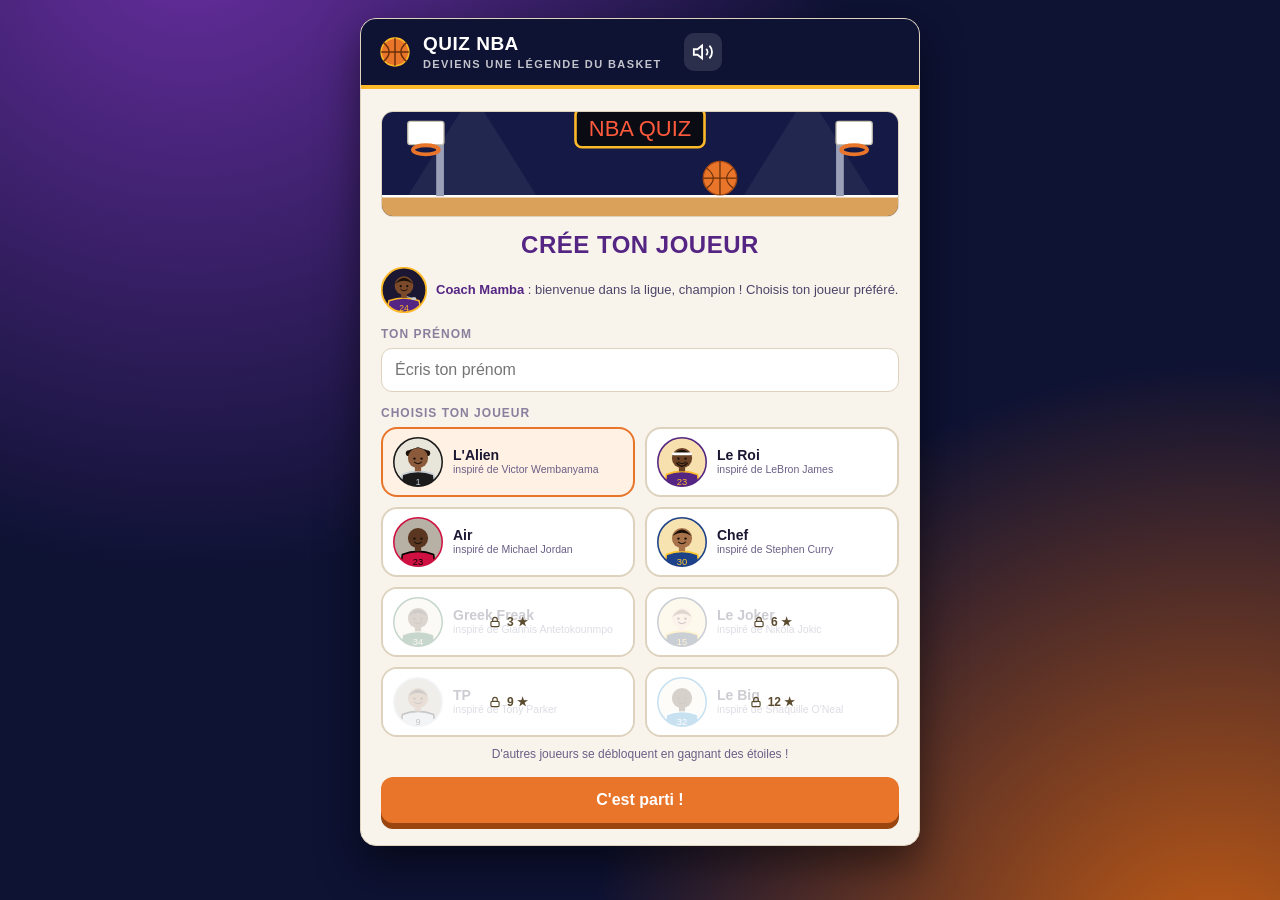
==== commit 9446aa69: "Version animée : overlays GSAP, mini-jeu de tir, bruitages, images optionnelles - Découpe du fichier" ====
--- a/index.html
+++ b/index.html
@@ -2,205 +2,10 @@
 <html lang="fr">
 <head>
 <meta charset="utf-8">
-<meta name="viewport" content="width=device-width, initial-scale=1">
+<meta name="viewport" content="width=device-width, initial-scale=1, viewport-fit=cover">
+<meta name="theme-color" content="#0e1233">
 <title>Quiz NBA - Deviens une légende</title>
-<style>
-  :root{
-    --night:#0e1233;
-    --night2:#1c2257;
-    --purple:#552583;
-    --gold:#fdb927;
-    --orange:#e8752a;
-    --orange2:#c95e14;
-    --paper:#f8f4ec;
-    --paper2:#ece3d2;
-    --ink:#1b1733;
-    --line:#ddd2bd;
-    --ok:#2e8b57;
-    --ko:#c81d25;
-  }
-  *{box-sizing:border-box}
-  html,body{margin:0;padding:0}
-  body{
-    font-family:-apple-system,BlinkMacSystemFont,"Segoe UI",Roboto,Helvetica,Arial,sans-serif;
-    background:
-      radial-gradient(circle at 15% -10%, #6a2fa3 0%, rgba(106,47,163,0) 45%),
-      radial-gradient(circle at 95% 110%, #c95e14 0%, rgba(201,94,20,0) 40%),
-      var(--night);
-    color:var(--ink);
-    min-height:100vh;
-    display:flex;
-    justify-content:center;
-    padding:18px 14px 40px;
-  }
-  .wrap{width:100%;max-width:560px}
-  .card{background:var(--paper);border-radius:16px;box-shadow:0 18px 40px rgba(0,0,0,.5);overflow:hidden;border:1px solid var(--line)}
-  .topbar{background:var(--night);color:#fff;padding:14px 18px;display:flex;align-items:center;gap:12px;border-bottom:4px solid var(--gold)}
-  .topbar svg{flex:0 0 auto}
-  .brand{font-size:19px;font-weight:900;letter-spacing:.5px;line-height:1.1;text-transform:uppercase}
-  .brand small{display:block;font-size:11px;opacity:.75;letter-spacing:1.4px;margin-top:3px;font-weight:600}
-  .progress{margin-left:auto;font-size:12px;text-align:right;opacity:.9}
-  .track{height:6px;background:rgba(255,255,255,.18);border-radius:99px;margin-top:6px;width:96px;overflow:hidden}
-  .track > i{display:block;height:100%;background:var(--gold);width:0;transition:width .35s ease}
-  .body{padding:20px 20px 22px}
-
-  .btn{appearance:none;border:0;cursor:pointer;font:inherit;background:var(--orange);color:#fff;padding:14px 22px;border-radius:12px;font-size:16px;font-weight:700;box-shadow:0 6px 0 #9a4510;transition:transform .06s ease, box-shadow .06s ease}
-  .btn:active{transform:translateY(3px);box-shadow:0 3px 0 #9a4510}
-  .btn.big{margin-top:16px;width:100%}
-  .btn.ghost{background:transparent;color:var(--purple);box-shadow:none;border:1.5px solid var(--purple)}
-  .btn.ghost:active{transform:none}
-  .mixbtn{margin-top:12px;width:100%;appearance:none;border:1.5px dashed var(--purple);background:transparent;color:var(--purple);font:inherit;font-size:14px;font-weight:700;padding:11px;border-radius:11px;cursor:pointer}
-  .mixbtn:active{transform:translateY(1px)}
-
-  .meta{display:flex;gap:8px;align-items:center;margin-bottom:12px;flex-wrap:wrap}
-  .badge{font-size:11px;letter-spacing:.5px;text-transform:uppercase;padding:5px 10px;border-radius:99px;font-weight:700}
-  .badge.theme{background:var(--purple);color:#fff}
-  .badge.ref{background:var(--paper2);color:#5a4a2e;border:1px solid var(--line)}
-  .leveldot{margin-left:auto;display:flex;align-items:center;gap:6px;font-size:11px;color:#6b5f86;font-weight:700}
-  .leveldot i{width:11px;height:11px;border-radius:50%;display:inline-block}
-  .scene{width:100%;height:auto;display:block;border-radius:12px;border:1px solid var(--line);background:#141a45;margin-bottom:14px}
-  .qtext{font-size:17px;line-height:1.45;font-weight:700;color:var(--ink);margin:2px 0 14px}
-  .choices{display:flex;flex-direction:column;gap:10px}
-  .choice{text-align:left;background:#fff;border:1.5px solid var(--line);color:var(--ink);padding:13px 14px;border-radius:11px;font-size:15px;cursor:pointer;font:inherit;display:flex;gap:11px;align-items:flex-start;transition:border-color .12s ease, background .12s ease}
-  .choice:hover{border-color:var(--orange)}
-  .choice .letter{flex:0 0 auto;width:24px;height:24px;border-radius:7px;background:var(--paper2);display:flex;align-items:center;justify-content:center;font-weight:800;font-size:13px;color:#5a4a2e}
-  .choice.correct{border-color:var(--ok);background:#eaf5ee}
-  .choice.correct .letter{background:var(--ok);color:#fff}
-  .choice.wrong{border-color:var(--ko);background:#fbeceb}
-  .choice.wrong .letter{background:var(--ko);color:#fff}
-  .choice[disabled]{cursor:default}
-
-  .tools{display:flex;gap:10px;margin-top:14px;align-items:center}
-  .hintbtn{background:transparent;border:1.5px dashed var(--purple);color:var(--purple);padding:7px 12px 7px 8px;border-radius:10px;font:inherit;font-size:13.5px;cursor:pointer;font-weight:700;display:flex;gap:8px;align-items:center}
-  .hintbtn:active{transform:translateY(1px)}
-  .hint{margin-top:12px;background:#f3ecfb;border:1px solid #dccbef;border-left:4px solid var(--purple);padding:11px 13px;border-radius:9px;font-size:14px;line-height:1.5;color:#3f2a5e;display:none}
-  .hint.show{display:block}
-  .hint b{color:var(--purple)}
-  .explain{margin-top:14px;padding:13px 14px;border-radius:11px;font-size:14.5px;line-height:1.55;display:none;border:1px solid var(--line)}
-  .explain.show{display:block}
-  .explain.good{background:#eaf5ee;border-color:#bfe0cb}
-  .explain.bad{background:#fbeceb;border-color:#f0c9c6}
-  .explain b{display:block;margin-bottom:4px;font-size:15px}
-  .nextrow{margin-top:16px;display:none}
-  .nextrow.show{display:flex}
-  .nextrow .btn{width:100%}
-
-  .result{text-align:center;padding:6px 4px}
-  .result h2{color:var(--purple);font-size:25px;font-weight:900;margin:14px 0 2px;text-transform:uppercase;letter-spacing:.5px}
-  .scorebig{font-size:60px;font-weight:900;color:var(--orange2);line-height:1;margin:6px 0}
-  .scorebig small{font-size:22px;color:#a08f6e}
-  .verdict{font-size:15px;color:#4d4468;max-width:420px;margin:8px auto 4px;line-height:1.55}
-  .scorecard{margin:18px 0 6px;border:1px solid var(--line);border-radius:12px;overflow:hidden;background:#fff}
-  .scorecard .row{display:flex;font-size:12.5px;border-bottom:1px solid var(--paper2)}
-  .scorecard .row:last-child{border-bottom:0}
-  .scorecard .row > div{padding:8px 10px}
-  .scorecard .row .n{width:34px;color:#a08f6e;font-weight:800;flex:0 0 auto;text-align:center;background:var(--paper)}
-  .scorecard .row .t{flex:1;text-align:left;color:#3b3552}
-  .scorecard .row .m{flex:0 0 auto;width:34px;text-align:center;font-weight:800}
-  .scorecard .row .m.y{color:var(--ok)}
-  .scorecard .row .m.x{color:var(--ko)}
-  .footer{margin-top:14px;font-size:11px;color:#8a7f9c;text-align:center;line-height:1.5}
-
-  .decor{margin:2px 0 14px;border-radius:12px;overflow:hidden;border:1px solid var(--line);line-height:0}
-  .playercard{display:flex;align-items:center;gap:12px;background:#fff;border:1.5px solid var(--line);border-radius:14px;padding:11px 13px;margin-bottom:14px}
-  .pc-av{flex:0 0 auto;line-height:0}
-  .pc-txt{flex:1;min-width:0}
-  .pc-txt b{display:block;font-size:16px;color:var(--ink)}
-  .pc-txt span{font-size:12.5px;color:#6b5f86}
-  .pc-stars{flex:0 0 auto;display:flex;align-items:center;gap:4px;font-weight:900;color:#b07c00;font-size:14px}
-  .secret{display:flex;gap:11px;align-items:flex-start;background:var(--night);color:#fff;border-radius:14px;padding:12px 13px;margin-bottom:16px;border:2px solid var(--gold)}
-  .secret svg{flex:0 0 auto}
-  .secret .s-txt{flex:1;font-size:13.5px;line-height:1.5}
-  .secret .s-txt b{display:block;color:var(--gold);font-size:12px;letter-spacing:1px;text-transform:uppercase;margin-bottom:3px}
-  .secret button{margin-top:8px;background:transparent;border:1px solid rgba(255,255,255,.4);color:#fff;border-radius:99px;padding:4px 11px;font:inherit;font-size:12px;cursor:pointer}
-  .sectitle{font-size:12px;letter-spacing:1.2px;text-transform:uppercase;color:#8a7f9c;margin:6px 0 10px;font-weight:800}
-  .modules{display:flex;flex-direction:column}
-  .module{display:flex;align-items:center;gap:13px;text-align:left;cursor:pointer;font:inherit;width:100%;background:#fff;border:1.5px solid var(--line);border-radius:13px;padding:12px 14px;margin-bottom:10px;transition:border-color .12s,transform .06s}
-  .module:hover{border-color:var(--orange)}
-  .module:active{transform:translateY(1px)}
-  .module .m-txt{flex:1;min-width:0}
-  .module .m-txt b{display:block;font-size:16px;color:var(--ink)}
-  .module .m-txt span{font-size:12.5px;color:#6b5f86}
-  .module .m-stars{flex:0 0 auto;display:flex;gap:1px}
-  .homebtns{margin-top:14px;display:flex;flex-direction:column;gap:10px}
-  .coachline{display:flex;align-items:center;gap:9px;margin:6px 0 12px;font-size:13px;color:#4d4468;text-align:left;line-height:1.4}
-  .coachline b{color:var(--purple)}
-  .coachline svg{flex:0 0 auto}
-  .lbl{display:block;font-size:12px;letter-spacing:1px;text-transform:uppercase;color:#8a7f9c;font-weight:800;margin:14px 0 7px}
-  .nameinput{width:100%;padding:12px 13px;border:1.5px solid var(--line);border-radius:11px;font:inherit;font-size:16px;color:var(--ink);background:#fff}
-  .nameinput:focus{outline:none;border-color:var(--orange)}
-  .hintnote{font-size:12px;color:#6b5f86;margin:10px 0 0;text-align:center}
-  .mascotgrid{display:grid;grid-template-columns:repeat(2,1fr);gap:10px}
-  .mascot{position:relative;display:flex;align-items:center;gap:10px;background:#fff;border:2px solid var(--line);border-radius:16px;padding:8px 10px;cursor:pointer;text-align:left;font:inherit;transition:border-color .12s,transform .06s}
-  .mascot:active{transform:scale(.98)}
-  .mascot.sel{border-color:var(--orange);background:#fff1e4}
-  .mascot.locked{cursor:default}
-  .mascot .mtx{min-width:0}
-  .mascot .mtx b{display:block;font-size:14px;color:var(--ink);white-space:nowrap;overflow:hidden;text-overflow:ellipsis}
-  .mascot .mtx span{display:block;font-size:10.5px;color:#6b5f86;line-height:1.3}
-  .mascot .mlock{position:absolute;inset:0;background:rgba(255,255,255,.78);border-radius:14px;display:flex;align-items:center;justify-content:center;gap:5px;font-size:12px;font-weight:900;color:#5a4a2e}
-  .playbar{display:flex;align-items:center;gap:9px;background:#fff;border:1px solid var(--line);border-radius:11px;padding:6px 10px;margin-bottom:13px}
-  .playbar .pb-av{flex:0 0 auto;line-height:0}
-  .playbar .pb-name{font-weight:800;color:var(--ink);font-size:13px;flex:1;min-width:0;white-space:nowrap;overflow:hidden;text-overflow:ellipsis}
-  .playbar .pb-score{font-weight:900;color:var(--orange2);font-size:13px}
-  .pb-streak{background:var(--orange);color:#fff;font-size:11px;font-weight:900;padding:2px 7px;border-radius:99px;white-space:nowrap}
-  .starsbig{display:flex;justify-content:center;gap:6px;margin:4px 0 2px}
-  .starpop{animation:starPop .5s ease-out}
-  @keyframes starPop{0%{transform:scale(0) rotate(-40deg);opacity:0}70%{transform:scale(1.25) rotate(8deg)}100%{transform:scale(1) rotate(0);opacity:1}}
-  .unlock{display:flex;align-items:center;justify-content:center;gap:7px;background:#fff6e2;border:1px solid #eadcae;border-radius:10px;padding:9px;margin:12px 0 2px;font-size:13px;font-weight:800;color:#8a6420}
-  .bestrow{display:inline-block;margin-top:8px;font-size:12px;color:#6b5f86;background:#fff;border:1px solid var(--line);padding:4px 10px;border-radius:99px}
-  .confetti{position:fixed;width:9px;height:9px;border-radius:2px;pointer-events:none;z-index:80;will-change:transform,opacity;animation:confettiPop .9s ease-out forwards}
-  @keyframes confettiPop{0%{opacity:1;transform:translate(0,0) rotate(0) scale(1)}100%{opacity:0;transform:translate(var(--dx),var(--dy)) rotate(var(--rot)) scale(.5)}}
-  .shake{animation:shk .42s cubic-bezier(.36,.07,.19,.97)}
-  @keyframes shk{10%,90%{transform:translateX(-1px)}20%,80%{transform:translateX(2px)}30%,50%,70%{transform:translateX(-5px)}40%,60%{transform:translateX(5px)}}
-
-  /* ---- animations DUNK / 3 POINTS ---- */
-  .shotfx{position:fixed;inset:0;z-index:70;display:flex;align-items:center;justify-content:center;padding:16px;background:rgba(8,10,30,.6);cursor:pointer;animation:fxIn .15s ease-out}
-  .shotfx.out{animation:fxOut .3s ease-in forwards}
-  .shotfx svg{width:100%;max-width:440px;height:auto;border-radius:18px;box-shadow:0 20px 50px rgba(0,0,0,.6);border:3px solid var(--gold)}
-  @keyframes fxIn{from{opacity:0}to{opacity:1}}
-  @keyframes fxOut{from{opacity:1}to{opacity:0}}
-  .fx-jump{animation:fxJump 1.5s ease-in-out both}
-  @keyframes fxJump{
-    0%{transform:translate(0,0)}
-    18%{transform:translate(40px,6px)}
-    50%{transform:translate(196px,-60px)}
-    60%{transform:translate(202px,-42px)}
-    80%{transform:translate(202px,-40px)}
-    100%{transform:translate(190px,0)}}
-  .fx-hand{animation:fxHide 1.5s linear both}
-  @keyframes fxHide{0%,59%{opacity:1}60%,100%{opacity:0}}
-  .fx-drop{animation:fxDrop 1.5s linear both}
-  @keyframes fxDrop{
-    0%,59%{opacity:0;transform:translate(0,0)}
-    60%{opacity:1;transform:translate(0,0);animation-timing-function:ease-in}
-    78%{transform:translate(0,112px);animation-timing-function:ease-out}
-    88%{transform:translate(4px,84px);animation-timing-function:ease-in}
-    100%{opacity:1;transform:translate(8px,112px)}}
-  .fx-rim{animation:fxRim 1.5s ease-out both;transform-box:fill-box;transform-origin:right center}
-  @keyframes fxRim{0%,59%{transform:rotate(0)}66%{transform:rotate(-9deg)}80%,100%{transform:rotate(0)}}
-  .fx-net{transform-box:fill-box;transform-origin:center top}
-  .fx-net.d{animation:fxNet 1.5s ease-out both}
-  @keyframes fxNet{0%,59%{transform:scaleY(1)}68%{transform:scaleY(1.35)}85%,100%{transform:scaleY(1)}}
-  .fx-net.t{animation:fxNetT 1.7s ease-out both}
-  @keyframes fxNetT{0%,70%{transform:scaleY(1)}80%{transform:scaleY(1.35)}92%,100%{transform:scaleY(1)}}
-  .fx-word{transform-box:fill-box;transform-origin:center;animation:fxWord 1.5s ease-out both}
-  .fx-word.t{animation:fxWord 1.4s ease-out .5s both}
-  @keyframes fxWord{0%,58%{opacity:0;transform:scale(.2) rotate(-10deg)}70%{opacity:1;transform:scale(1.2) rotate(3deg)}80%,100%{opacity:1;transform:scale(1) rotate(-3deg)}}
-  .fx-shooter{animation:fxShoot 1.7s ease-out both}
-  @keyframes fxShoot{0%{transform:translateY(0)}14%{transform:translateY(5px)}28%{transform:translateY(-22px)}46%,100%{transform:translateY(0)}}
-  .fx-bx{animation:fxBX .9s linear .45s both}
-  @keyframes fxBX{from{transform:translateX(0)}to{transform:translateX(206px)}}
-  .fx-by{animation:fxBY .9s .45s both}
-  @keyframes fxBY{
-    0%{transform:translateY(0);animation-timing-function:cubic-bezier(.3,.7,.6,1)}
-    50%{transform:translateY(-120px);animation-timing-function:cubic-bezier(.4,0,.7,.35)}
-    100%{transform:translateY(-38px)}}
-  .fx-bd{animation:fxBD .4s ease-in 1.35s both}
-  @keyframes fxBD{from{transform:translateY(0)}to{transform:translateY(56px)}}
-  .fx-trail{stroke-dasharray:6 7;animation:fxTrail 1.7s linear both}
-  @keyframes fxTrail{0%,30%{opacity:0}45%,85%{opacity:.55}100%{opacity:0}}
-</style>
+<link rel="stylesheet" href="css/style.css">
 </head>
 <body>
 <div class="wrap">
@@ -216,787 +21,22 @@
         <span id="progtxt">Question 1 / 10</span>
         <div class="track"><i id="progbar"></i></div>
       </div>
+      <button class="mute" id="mute" aria-label="Couper le son"></button>
     </div>
     <div class="body" id="view"></div>
   </div>
 </div>
 
-<script>
-/* ============================================================
-   DESSINS (SVG, aucune image externe)
-   Tous les personnages sont des dessins originaux "inspirés de" :
-   aucune photo ni logo officiel.
-   ============================================================ */
-var VB='0 0 400 230';
-function svg(inner){
-  return '<svg class="scene" viewBox="'+VB+'" xmlns="http://www.w3.org/2000/svg" preserveAspectRatio="xMidYMid meet">'+inner+'</svg>';
-}
-function tag(x,y,txt){
-  var w=txt.length*6.2+18;
-  if(x-w/2<4)x=w/2+4; if(x+w/2>396)x=396-w/2;
-  return '<rect x="'+(x-w/2)+'" y="'+(y-11)+'" width="'+w+'" height="19" rx="9.5" fill="#fdb927"/>'+
-    '<text x="'+x+'" y="'+(y+2)+'" font-family="Helvetica,Arial" font-size="11" font-weight="800" fill="#1b1733" text-anchor="middle">'+txt+'</text>';
-}
-/* Salle de match : fond sombre, projecteurs, public */
-function arena(){
-  var s='<rect width="400" height="230" fill="#141a45"/>'+
-    '<path d="M60 0 L0 150 L130 150 Z" fill="#ffffff" opacity=".05"/><path d="M340 0 L270 150 L400 150 Z" fill="#ffffff" opacity=".05"/>';
-  var cols=['#e8752a','#fdb927','#6a5acd','#c0392b','#2e9e5b','#ffffff'];
-  for(var r=0;r<3;r++){for(var x=8+(r%2)*9;x<400;x+=18){s+='<circle cx="'+x+'" cy="'+(112+r*11)+'" r="4.5" fill="'+cols[(x+r*3)%cols.length]+'" opacity=".35"/>';}}
-  s+='<rect y="146" width="400" height="84" fill="#d9a15a"/>';
-  for(var k=20;k<400;k+=34){s+='<line x1="'+k+'" y1="146" x2="'+k+'" y2="230" stroke="#c98c45" stroke-width="1"/>';}
-  s+='<line x1="0" y1="146" x2="400" y2="146" stroke="#fff" stroke-width="2"/>';
-  return s;
-}
-function ballAt(x,y,r){r=r||8;
-  return '<circle cx="'+x+'" cy="'+y+'" r="'+r+'" fill="#e8752a" stroke="#a84a12" stroke-width="1"/>'+
-    '<path d="M'+(x-r)+' '+y+' h'+(2*r)+' M'+x+' '+(y-r)+' v'+(2*r)+'" stroke="#6b2f08" stroke-width="1"/>'+
-    '<path d="M'+(x-r*.8)+' '+(y-r*.6)+' Q'+x+' '+y+' '+(x-r*.8)+' '+(y+r*.6)+' M'+(x+r*.8)+' '+(y-r*.6)+' Q'+x+' '+y+' '+(x+r*.8)+' '+(y+r*.6)+'" stroke="#6b2f08" stroke-width=".9" fill="none"/>';
-}
-/* Maillot geant (c1 = couleur, c2 = bordure, num = numero ou "?") */
-function jersey(c1,c2,num){
-  return '<path d="M160 40 Q200 62 240 40 L262 50 L258 96 L246 100 L246 196 L154 196 L154 100 L142 96 L138 50 Z" fill="'+c1+'" stroke="'+c2+'" stroke-width="5" stroke-linejoin="round"/>'+
-    '<path d="M168 44 Q200 76 232 44" fill="none" stroke="'+c2+'" stroke-width="5"/>'+
-    '<text x="200" y="164" font-family="Impact,Arial Black,Helvetica" font-size="'+(String(num).length>1?58:66)+'" font-weight="900" fill="'+c2+'" text-anchor="middle">'+num+'</text>';
-}
-function sceneJersey(c1,c2,num,txt){ return svg(arena()+jersey(c1,c2,num)+tag(200,216,txt)); }
-/* Silhouette mystere dans un projecteur */
-function sceneMystery(txt,c){c=c||'#2a2f66';
-  return svg(arena()+'<path d="M200 0 L120 200 L280 200 Z" fill="#fff5c0" opacity=".16"/>'+
-    '<circle cx="200" cy="62" r="22" fill="'+c+'"/>'+
-    '<path d="M166 92 Q200 82 234 92 L240 178 L160 178 Z" fill="'+c+'"/>'+
-    '<text x="200" y="152" font-family="Impact,Arial Black,Helvetica" font-size="48" font-weight="900" fill="#fdb927" text-anchor="middle">?</text>'+
-    ballAt(258,168,13)+tag(200,214,txt));
-}
-/* Trophee dore */
-function sceneTrophy(txt){
-  return svg(arena()+'<path d="M200 0 L140 200 L260 200 Z" fill="#fff5c0" opacity=".14"/>'+
-    '<rect x="176" y="168" width="48" height="16" rx="3" fill="#8a6420"/>'+
-    '<path d="M186 168 L192 120 L208 120 L214 168 Z" fill="#f5c542" stroke="#b58a12" stroke-width="2"/>'+
-    '<path d="M168 60 L232 60 L222 118 L178 118 Z" fill="#fdd75a" stroke="#b58a12" stroke-width="2"/>'+
-    ballAt(200,44,17)+
-    '<g fill="#fff" opacity=".8"><circle cx="150" cy="60" r="2"/><circle cx="256" cy="88" r="2.4"/><circle cx="244" cy="40" r="1.6"/><circle cx="160" cy="104" r="1.6"/></g>'+
-    tag(200,214,txt));
-}
-/* Globe "d'ou vient-il ?" */
-function sceneGlobe(txt){
-  return svg(arena()+'<circle cx="200" cy="88" r="58" fill="#2f7fd1" stroke="#fff" stroke-width="3"/>'+
-    '<path d="M160 60 q20 -10 34 6 q10 14 -6 24 q-16 8 -10 26 q-18 -6 -22 -24 q-6 -18 4 -32 Z" fill="#46b36b"/>'+
-    '<path d="M214 46 q22 2 30 22 q-12 8 -24 2 q-10 -6 -6 -24 Z M222 100 q18 0 20 18 q-14 12 -26 4 Z" fill="#46b36b"/>'+
-    '<text x="200" y="108" font-family="Impact,Arial Black,Helvetica" font-size="52" font-weight="900" fill="#fdb927" text-anchor="middle" stroke="#1b1733" stroke-width="2">?</text>'+
-    tag(200,214,txt));
-}
-/* Tableau d'affichage */
-function sceneBoard(big,small,txt){
-  return svg(arena()+'<rect x="110" y="24" width="180" height="104" rx="10" fill="#0b0b14" stroke="#fdb927" stroke-width="3"/>'+
-    '<text x="200" y="92" font-family="Impact,Arial Black,Helvetica" font-size="56" fill="#ff5a3c" text-anchor="middle">'+big+'</text>'+
-    '<text x="200" y="116" font-family="Helvetica,Arial" font-size="12" font-weight="800" fill="#fdb927" text-anchor="middle">'+small+'</text>'+
-    ballAt(330,176,14)+tag(200,214,txt));
-}
-/* Panier vu de cote */
-function sceneHoop(txt,withPlayer){
-  var s=arena()+'<rect x="316" y="40" width="7" height="170" fill="#9aa0b8"/>'+
-    '<rect x="296" y="28" width="10" height="70" fill="#fff" stroke="#c9c2b0"/>'+
-    '<path d="M296 82 L256 82" stroke="#e8752a" stroke-width="4"/>'+
-    '<path d="M258 84 L264 110 M268 84 L270 110 M280 84 L278 110 M292 84 L286 110 M262 98 h26" stroke="#eee" stroke-width="1.3" fill="none"/>'+
-    '<line x1="40" y1="82" x2="40" y2="200" stroke="#fdb927" stroke-width="2" stroke-dasharray="5 4"/>'+
-    '<text x="46" y="140" font-family="Helvetica,Arial" font-size="13" font-weight="800" fill="#fdb927">?</text>';
-  if(withPlayer)s+=miniFig(150,200,'#552583','#fdb927','1');
-  return svg(s+tag(200,216,txt));
-}
-/* Chronometre des tirs */
-function sceneClock(n,txt){
-  return svg(arena()+'<rect x="140" y="26" width="120" height="92" rx="10" fill="#0b0b14" stroke="#9aa0b8" stroke-width="3"/>'+
-    '<text x="200" y="98" font-family="Impact,Arial Black,Helvetica" font-size="66" fill="#ff5a3c" text-anchor="middle">'+n+'</text>'+
-    miniFig(90,200,'#1d428a','#ffc72c','30')+ballAt(112,186,9)+tag(250,214,txt));
-}
-/* Deux equipes face a face */
-function sceneVersus(c1,c2,txt){
-  var s=arena();
-  for(var i=0;i<5;i++){s+=miniFig(40+i*28,196-(i%2)*6,c1,'#fff',''+(i+1));}
-  for(var j=0;j<5;j++){s+=miniFig(248+j*28,196-(j%2)*6,c2,'#fff',''+(j+1));}
-  s+='<text x="200" y="80" font-family="Impact,Arial Black,Helvetica" font-size="40" fill="#fdb927" text-anchor="middle">VS</text>';
-  return svg(s+tag(200,216,txt));
-}
-/* Petit joueur debout (pieds en x,y) */
-function miniFig(x,y,c1,c2,num){
-  return '<ellipse cx="'+x+'" cy="'+(y+2)+'" rx="11" ry="3" fill="#000" opacity=".2"/>'+
-    '<line x1="'+(x-4)+'" y1="'+(y-16)+'" x2="'+(x-5)+'" y2="'+y+'" stroke="#5a3a22" stroke-width="4" stroke-linecap="round"/>'+
-    '<line x1="'+(x+4)+'" y1="'+(y-16)+'" x2="'+(x+5)+'" y2="'+y+'" stroke="#5a3a22" stroke-width="4" stroke-linecap="round"/>'+
-    '<rect x="'+(x-9)+'" y="'+(y-40)+'" width="18" height="26" rx="5" fill="'+c1+'"/>'+
-    '<text x="'+x+'" y="'+(y-22)+'" font-family="Helvetica,Arial" font-size="9" font-weight="800" fill="'+c2+'" text-anchor="middle">'+num+'</text>'+
-    '<circle cx="'+x+'" cy="'+(y-48)+'" r="8" fill="#8d5a3b"/>';
-}
-/* Animal mystere (pour les logos d'equipe) */
-function sceneAnimal(txt){
-  return svg(arena()+'<circle cx="200" cy="84" r="60" fill="#c8102e" stroke="#fff" stroke-width="4"/>'+
-    '<text x="200" y="110" font-family="Impact,Arial Black,Helvetica" font-size="70" fill="#fff" text-anchor="middle">?</text>'+
-    tag(200,214,txt));
-}
-/* Echiquier */
-function sceneChess(txt){
-  var s=arena()+'<g transform="translate(140,24)">';
-  for(var r=0;r<6;r++)for(var c=0;c<6;c++){s+='<rect x="'+(c*20)+'" y="'+(r*20)+'" width="20" height="20" fill="'+((r+c)%2?'#6b4a2a':'#f1dfc0')+'"/>';}
-  s+='<path d="M50 64 q10 -18 20 0 l-3 6 h-14 Z M52 70 h16 v4 h-16 Z" fill="#1b1733"/>'+
-    '<path d="M72 44 q8 -14 16 0 l-2 6 h-12 Z M73 50 h14 v4 h-14 Z" fill="#fff" stroke="#1b1733"/></g>';
-  return svg(s+miniFig(300,200,'#1b1b1b','#c4ced4','1')+tag(200,214,txt));
-}
-
-/* ============================================================
-   CATEGORIES
-   ============================================================ */
-var LEVELS = {
-  1:{name:"Les Légendes",        sub:"Jordan, Kobe, Magic, Shaq...",        color:"#552583", sym:"★"},
-  2:{name:"Les Stars d'aujourd'hui", sub:"LeBron, Curry, Giannis, Jokic...", color:"#1d428a", sym:"⚡"},
-  3:{name:"Les Français en NBA", sub:"Wembanyama, Parker, Gobert...",       color:"#0055a4", sym:"FR"},
-  4:{name:"La NBA",              sub:"Équipes, règles et trophées",        color:"#c8102e", sym:"NBA"}
-};
-var LEVEL_ORDER=[1,2,3,4];
-
-/* ============================================================
-   BANQUE DE QUESTIONS
-   level : 1=Légendes | 2=Stars | 3=Français | 4=La NBA
-   hint  = le secret du coach (indice)
-   ============================================================ */
-var BANK = [
-
-  /* ===================== LES LÉGENDES ===================== */
-  { level:1, theme:"Michael Jordan", rule:"Les titres",
-    scene: sceneTrophy("Combien de trophées ?"),
-    q:"Combien de titres de champion NBA Michael Jordan a-t-il gagnés avec les Chicago Bulls ?",
-    choices:["6","2","10","1"], correct:0,
-    hint:"Autant que les faces d'un dé !",
-    explain:"Jordan a gagné 6 titres avec les Bulls : trois d'affilée (1991, 1992, 1993) puis encore trois d'affilée (1996, 1997, 1998). Et il a été élu meilleur joueur des Finales les 6 fois !" },
-  { level:1, theme:"Michael Jordan", rule:"Le maillot",
-    scene: sceneJersey("#ce1141","#000000","?","Quel numéro ?"),
-    q:"Quel numéro de maillot est devenu célèbre grâce à Michael Jordan ?",
-    choices:["Le 23","Le 8","Le 30","Le 1"], correct:0,
-    hint:"C'est aussi le numéro que LeBron James a choisi, en hommage à lui.",
-    explain:"Le 23 ! Jordan l'a rendu mythique. Beaucoup de joueurs l'ont ensuite porté en son honneur, comme LeBron James." },
-  { level:1, theme:"Michael Jordan", rule:"Surnom",
-    scene: sceneMystery("Pourquoi ce surnom ?","#ce1141"),
-    q:"Pourquoi appelait-on Michael Jordan « Air Jordan » ?",
-    choices:["Parce qu'il avait l'air de voler quand il dunkait","Parce qu'il adorait les avions","Parce qu'il soufflait très fort","Parce qu'il jouait toujours dehors"], correct:0,
-    hint:"Regarde ses dunks : il reste très, très longtemps en l'air...",
-    explain:"Jordan sautait si haut qu'on avait l'impression qu'il volait. En 1988, il a même dunké en s'envolant depuis la ligne des lancers francs ! Ses chaussures s'appellent aussi « Air Jordan »." },
-  { level:1, theme:"Michael Jordan", rule:"Autre sport",
-    scene: sceneMystery("Une pause surprise","#ce1141"),
-    q:"Michael Jordan a arrêté le basket pendant presque deux ans pour essayer un autre sport. Lequel ?",
-    choices:["Le baseball","Le football","Le tennis","La natation"], correct:0,
-    hint:"Un sport très populaire aux États-Unis, avec une batte et une balle.",
-    explain:"En 1993, Jordan est parti jouer au baseball. Puis en 1995, il est revenu aux Bulls avec un message tout simple : « I'm back » (je suis de retour) !" },
-  { level:1, theme:"Kobe Bryant", rule:"Surnom",
-    scene: sceneJersey("#552583","#fdb927","24","Un surnom de serpent"),
-    q:"Quel était le surnom de Kobe Bryant ?",
-    choices:["Black Mamba","King James","L'Alien","Air"], correct:0,
-    hint:"C'est un serpent très rapide et très précis... comme mon nom de coach !",
-    explain:"Kobe s'était lui-même surnommé « Black Mamba », un serpent rapide et précis. La « mentalité Mamba », c'est travailler dur tous les jours pour devenir meilleur." },
-  { level:1, theme:"Kobe Bryant", rule:"L'équipe",
-    scene: sceneMystery("20 saisons, 1 seule équipe","#552583"),
-    q:"Kobe Bryant a joué ses 20 saisons en NBA dans une seule équipe. Laquelle ?",
-    choices:["Los Angeles Lakers","Chicago Bulls","Boston Celtics","Miami Heat"], correct:0,
-    hint:"Une équipe violet et or, à Los Angeles.",
-    explain:"Kobe a passé toute sa carrière aux Lakers, de 1996 à 2016, et y a gagné 5 titres. C'est très rare de rester 20 ans dans la même équipe !" },
-  { level:1, theme:"Kobe Bryant", rule:"Le maillot",
-    scene: sceneJersey("#552583","#fdb927","?","Deux numéros"),
-    q:"Kobe a porté deux numéros différents aux Lakers. Lesquels ?",
-    choices:["Le 8 et le 24","Le 23 et le 45","Le 1 et le 2","Le 33 et le 34"], correct:0,
-    hint:"Le deuxième, c'est trois fois le premier.",
-    explain:"Kobe a porté le 8, puis le 24. Les Lakers ont retiré les DEUX maillots : plus personne ne pourra jamais les porter dans l'équipe." },
-  { level:1, theme:"Kobe Bryant", rule:"Record",
-    scene: sceneBoard("??","POINTS EN UN MATCH","Match de 2006"),
-    q:"En 2006, Kobe a marqué un nombre de points incroyable en un seul match. Combien ?",
-    choices:["81 points","50 points","100 points","25 points"], correct:0,
-    hint:"C'est plus de 80, mais moins de 100.",
-    explain:"81 points contre les Toronto Raptors ! C'est le 2e plus gros score de l'histoire de la NBA en un match, derrière les 100 points de Wilt Chamberlain." },
-  { level:1, theme:"Kobe Bryant", rule:"Surprise",
-    scene: sceneTrophy("Un trophée pas comme les autres"),
-    q:"En 2018, Kobe a gagné une récompense très surprenante pour un basketteur. Laquelle ?",
-    choices:["Un Oscar du cinéma","Une médaille de natation","Le Tour de France","Un prix de cuisine"], correct:0,
-    hint:"C'est le prix le plus célèbre du cinéma.",
-    explain:"Kobe a écrit un poème pour dire au revoir au basket, « Dear Basketball ». Il a été transformé en court dessin animé... qui a gagné un Oscar !" },
-  { level:1, theme:"Wilt Chamberlain", rule:"Record",
-    scene: sceneBoard("100","POINTS EN UN MATCH","Le record absolu"),
-    q:"Qui détient le record absolu de 100 points marqués en un seul match NBA ?",
-    choices:["Wilt Chamberlain","Michael Jordan","LeBron James","Stephen Curry"], correct:0,
-    hint:"Un géant des années 1960, bien avant Jordan.",
-    explain:"Wilt Chamberlain a marqué 100 points en 1962. Plus de 60 ans après, personne n'a fait mieux !" },
-  { level:1, theme:"Magic Johnson", rule:"Surnom",
-    scene: sceneJersey("#552583","#fdb927","32","Magic"),
-    q:"Pourquoi Earvin Johnson était-il surnommé « Magic » ?",
-    choices:["Pour ses passes et son jeu incroyables","Parce qu'il faisait des tours de magie","Parce qu'il disparaissait du terrain","Parce qu'il avait une baguette"], correct:0,
-    hint:"Sur le terrain, ses passes semblaient impossibles.",
-    explain:"Un journaliste l'a surnommé « Magic » quand il avait 15 ans, après un match fou. Meneur de 2,06 m, il faisait des passes magiques et a gagné 5 titres avec les Lakers." },
-  { level:1, theme:"Larry Bird", rule:"La rivalité",
-    scene: sceneVersus("#007a33","#552583","La grande rivalité"),
-    q:"Larry Bird, le grand rival de Magic Johnson, jouait dans quelle équipe ?",
-    choices:["Boston Celtics","Los Angeles Lakers","Chicago Bulls","New York Knicks"], correct:0,
-    hint:"Une équipe en vert, avec un trèfle.",
-    explain:"Bird jouait aux Boston Celtics (en vert) et Magic aux Lakers (en violet et or). Leur rivalité dans les années 1980 a rendu la NBA célèbre dans le monde entier." },
-  { level:1, theme:"Shaquille O'Neal", rule:"Le géant",
-    scene: sceneHoop("Attention au panneau !"),
-    q:"Shaquille O'Neal, surnommé « Shaq », était célèbre pour...",
-    choices:["Sa force énorme : il a même cassé des panneaux en dunkant","Ses tirs à 3 points","Sa toute petite taille","Ses lancers francs parfaits"], correct:0,
-    hint:"Il mesurait 2,16 m et pesait plus de 140 kg !",
-    explain:"Shaq était si fort qu'il a cassé des panneaux de basket en dunkant ! Il a gagné 4 titres. Petit secret : il ratait souvent ses lancers francs." },
-  { level:1, theme:"Kareem Abdul-Jabbar", rule:"Le tir",
-    scene: sceneHoop("Un tir impossible à contrer",true),
-    q:"Kareem Abdul-Jabbar avait un tir spécial, presque impossible à contrer. Comment s'appelle-t-il ?",
-    choices:["Le skyhook (le crochet du ciel)","Le tir du milieu du terrain","Le lancer à la cuillère","Le tir les yeux fermés"], correct:0,
-    hint:"Un grand geste du bras, loin au-dessus de la tête, comme un crochet.",
-    explain:"Le « skyhook » : bras tendu très haut, le ballon part au-dessus de tout le monde. Grâce à lui, Kareem a été le meilleur marqueur de l'histoire pendant 39 ans !" },
-
-  /* ===================== LES STARS D'AUJOURD'HUI ===================== */
-  { level:2, theme:"LeBron James", rule:"Surnom",
-    scene: sceneJersey("#552583","#fdb927","23","Un surnom royal"),
-    q:"Quel est le surnom de LeBron James ?",
-    choices:["King James (le Roi)","Black Mamba","L'Alien","Air"], correct:0,
-    hint:"Un roi porte une couronne...",
-    explain:"On l'appelle « King James », le Roi James. Il est considéré comme l'un des plus grands joueurs de tous les temps, avec Jordan." },
-  { level:2, theme:"LeBron James", rule:"Record",
-    scene: sceneBoard("40 000","POINTS EN CARRIÈRE","Un record historique"),
-    q:"En 2023, LeBron James a battu un record énorme. Lequel ?",
-    choices:["Il est devenu le meilleur marqueur de toute l'histoire de la NBA","Il est devenu le plus grand joueur","Il a fait 50 dunks dans un match","Il est devenu le plus jeune joueur"], correct:0,
-    hint:"Il a dépassé Kareem Abdul-Jabbar, qui avait ce record depuis 1984.",
-    explain:"LeBron est devenu le meilleur marqueur de l'histoire de la NBA, puis le premier à dépasser 40 000 points en carrière !" },
-  { level:2, theme:"LeBron James", rule:"En famille",
-    scene: sceneMystery("Une première en NBA","#552583"),
-    q:"En 2024, LeBron a fait quelque chose qu'aucun joueur n'avait jamais fait en NBA. Quoi ?",
-    choices:["Jouer dans la même équipe que son fils","Jouer avec son chien","Jouer pieds nus","Jouer contre Michael Jordan"], correct:0,
-    hint:"Son fils s'appelle Bronny.",
-    explain:"LeBron et son fils Bronny James ont joué ensemble aux Lakers : le tout premier duo père-fils sur le terrain en NBA !" },
-  { level:2, theme:"LeBron James", rule:"Les titres",
-    scene: sceneTrophy("Combien de bagues ?"),
-    q:"Combien de titres de champion NBA LeBron James a-t-il gagnés avec Miami, Cleveland et Los Angeles ?",
-    choices:["4","1","8","0"], correct:0,
-    hint:"2 avec Miami, 1 avec Cleveland, 1 avec Los Angeles.",
-    explain:"4 titres : 2012 et 2013 avec le Miami Heat, 2016 avec les Cleveland Cavaliers, et 2020 avec les Lakers. Et à chaque fois, il a été le meilleur joueur des Finales !" },
-  { level:2, theme:"Stephen Curry", rule:"Sa spécialité",
-    scene: sceneJersey("#1d428a","#ffc72c","30","Chef Curry"),
-    q:"Stephen Curry est surtout célèbre pour...",
-    choices:["Ses tirs à 3 points, même de très loin","Ses dunks géants","Ses contres","Sa taille de géant"], correct:0,
-    hint:"Il tire parfois presque depuis le milieu du terrain !",
-    explain:"Curry est le meilleur shooteur à 3 points de l'histoire : il en a marqué plus que n'importe qui. Il a changé la façon de jouer au basket !" },
-  { level:2, theme:"Stephen Curry", rule:"L'équipe",
-    scene: sceneMystery("Une seule équipe depuis 2009","#1d428a"),
-    q:"Dans quelle équipe Stephen Curry a-t-il gagné tous ses titres ?",
-    choices:["Golden State Warriors","Chicago Bulls","Boston Celtics","San Antonio Spurs"], correct:0,
-    hint:"Une équipe bleu et jaune, près de San Francisco.",
-    explain:"Curry joue aux Golden State Warriors depuis 2009. Il y a gagné 4 titres : 2015, 2017, 2018 et 2022." },
-  { level:2, theme:"Stephen Curry", rule:"En famille",
-    scene: sceneJersey("#1d428a","#ffc72c","30","Le numéro de papa"),
-    q:"Pourquoi Stephen Curry porte-t-il le numéro 30 ?",
-    choices:["C'était le numéro de son papa, qui jouait aussi en NBA","C'est son âge","Il est né un 30","Au hasard"], correct:0,
-    hint:"Son père, Dell Curry, était aussi un très bon shooteur.",
-    explain:"Son père Dell Curry a joué 16 saisons en NBA avec le 30. Stephen a repris le numéro de son papa !" },
-  { level:2, theme:"Giannis", rule:"Surnom",
-    scene: sceneJersey("#00471b","#eee1c6","34","Un phénomène venu de Grèce"),
-    q:"Quel est le surnom de Giannis Antetokounmpo ?",
-    choices:["Greek Freak (le phénomène grec)","King James","Chef Curry","Le Joker"], correct:0,
-    hint:"Il vient de Grèce et fait des choses incroyables.",
-    explain:"On l'appelle « Greek Freak ». Il a grandi en Grèce et a gagné le titre NBA en 2021 avec les Milwaukee Bucks." },
-  { level:2, theme:"Nikola Jokic", rule:"Son pays",
-    scene: sceneGlobe("D'où vient le Joker ?"),
-    q:"Nikola Jokic, surnommé « le Joker », vient de quel pays ?",
-    choices:["La Serbie","Les États-Unis","La France","Le Canada"], correct:0,
-    hint:"Un pays d'Europe, dans les Balkans.",
-    explain:"Jokic est serbe. Avec les Denver Nuggets, il a gagné le titre en 2023 et il a été élu plusieurs fois MVP, le meilleur joueur de la saison." },
-  { level:2, theme:"Nikola Jokic", rule:"Sa passion",
-    scene: sceneMystery("La passion du Joker","#0e2240"),
-    q:"En dehors du basket, quelle est la grande passion de Nikola Jokic ?",
-    choices:["Les chevaux","Les voitures de course","Les dinosaures","La danse"], correct:0,
-    hint:"Des animaux qui galopent !",
-    explain:"Jokic adore les chevaux, surtout les courses de trot. Il en possède plusieurs en Serbie !" },
-  { level:2, theme:"Luka Doncic", rule:"Son pays",
-    scene: sceneGlobe("D'où vient Luka ?"),
-    q:"Luka Doncic vient de quel pays ?",
-    choices:["La Slovénie","L'Espagne","L'Italie","L'Australie"], correct:0,
-    hint:"Un petit pays d'Europe, entre l'Italie et la Croatie.",
-    explain:"Luka est slovène. Il a commencé chez les pros au Real Madrid à seulement 16 ans avant de devenir une star de la NBA." },
-  { level:2, theme:"Titre 2025", rule:"Les champions",
-    scene: sceneTrophy("Les champions 2025"),
-    q:"En 2025, Shai Gilgeous-Alexander a été champion NBA et MVP. Avec quelle équipe ?",
-    choices:["Oklahoma City Thunder","Los Angeles Lakers","Boston Celtics","Chicago Bulls"], correct:0,
-    hint:"Le nom de l'équipe veut dire « le tonnerre ».",
-    explain:"Le Thunder d'Oklahoma City a gagné son premier titre en 2025. Shai, un Canadien, a été élu meilleur joueur de la saison ET des Finales !" },
-  { level:2, theme:"Kevin Durant", rule:"Les JO",
-    scene: sceneTrophy("Médailles d'or"),
-    q:"Kevin Durant détient un record aux Jeux olympiques. Combien de médailles d'or a-t-il gagnées ?",
-    choices:["4","1","2","10"], correct:0,
-    hint:"Londres, Rio, Tokyo et Paris...",
-    explain:"Durant a gagné l'or en 2012, 2016, 2020 et 2024 : c'est le seul basketteur avec 4 médailles d'or olympiques !" },
-
-  /* ===================== LES FRANÇAIS EN NBA ===================== */
-  { level:3, theme:"Wembanyama", rule:"Surnom",
-    scene: sceneJersey("#1b1b1b","#c4ced4","1","Venu d'une autre planète ?"),
-    q:"Quel est le surnom de Victor Wembanyama ?",
-    choices:["L'Alien","Le Roi","Air","Mamba"], correct:0,
-    hint:"On dit qu'il vient d'une autre planète tellement il est grand ET agile !",
-    explain:"C'est LeBron James qui l'a décrit comme un « alien » : un géant qui dribble et tire comme un petit. Le surnom lui est resté !" },
-  { level:3, theme:"Wembanyama", rule:"L'équipe",
-    scene: sceneJersey("#1b1b1b","#c4ced4","?","Noir et argent, au Texas"),
-    q:"Dans quelle équipe NBA joue Victor Wembanyama ?",
-    choices:["San Antonio Spurs","Los Angeles Lakers","Chicago Bulls","Paris Basketball"], correct:0,
-    hint:"Une équipe du Texas, en noir et argent... comme Tony Parker avant lui !",
-    explain:"Wemby joue aux San Antonio Spurs, l'équipe où Tony Parker et Boris Diaw ont été champions." },
-  { level:3, theme:"Wembanyama", rule:"La draft",
-    scene: sceneBoard("#?","DRAFT 2023","Le choix des équipes"),
-    q:"À la draft 2023 (quand les équipes choisissent les nouveaux joueurs), en quelle position Wemby a-t-il été choisi ?",
-    choices:["Numéro 1, le tout premier","Numéro 10","Numéro 30","Il n'a pas été choisi"], correct:0,
-    hint:"Tout le monde le voulait !",
-    explain:"Wemby a été le tout premier choix de la draft 2023. Toutes les équipes rêvaient de l'avoir." },
-  { level:3, theme:"Wembanyama", rule:"Le maillot",
-    scene: sceneJersey("#1b1b1b","#c4ced4","?","Quel numéro ?"),
-    q:"Quel numéro porte Wemby aux Spurs ?",
-    choices:["Le 1","Le 23","Le 24","Le 9"], correct:0,
-    hint:"Premier choix de la draft... premier numéro !",
-    explain:"Wemby porte le numéro 1." },
-  { level:3, theme:"Wembanyama", rule:"Sa taille",
-    scene: sceneHoop("Combien mesure-t-il ?"),
-    q:"Environ combien mesure Victor Wembanyama ?",
-    choices:["Plus de 2,20 m","1,80 m","2 m pile","3 m"], correct:0,
-    hint:"Il est plus grand que la plupart des portes !",
-    explain:"Wemby mesure environ 2,24 m. Et quand il écarte les bras, ça fait plus de 2,40 m ! Il peut presque toucher le panier sans sauter." },
-  { level:3, theme:"Wembanyama", rule:"Rookie",
-    scene: sceneTrophy("Sa première saison"),
-    q:"En 2024, après sa toute première saison en NBA, quel trophée Wemby a-t-il gagné ?",
-    choices:["Rookie de l'année (meilleur débutant)","Champion NBA","Meilleur coach","Meilleur arbitre"], correct:0,
-    hint:"« Rookie », ça veut dire débutant.",
-    explain:"Wemby a été élu Rookie de l'année 2024, le meilleur débutant... et TOUS les votants l'ont choisi !" },
-  { level:3, theme:"Wembanyama", rule:"Sa passion",
-    scene: sceneChess("Un cerveau de champion"),
-    q:"En dehors du basket, Wemby adore un jeu de réflexion. Lequel ?",
-    choices:["Les échecs","Les billes","Le loto","Le Monopoly"], correct:0,
-    hint:"Un jeu avec un roi, une reine et des cavaliers.",
-    explain:"Wemby adore les échecs ! En 2024, il est même allé défier des joueurs dans un parc de New York." },
-  { level:3, theme:"Équipe de France", rule:"JO Paris 2024",
-    scene: sceneTrophy("Paris 2024"),
-    q:"Aux Jeux olympiques de Paris 2024, quelle médaille l'équipe de France de Wemby a-t-elle gagnée ?",
-    choices:["L'argent","L'or","Le bronze","Aucune"], correct:0,
-    hint:"Ils ont perdu la finale contre les États-Unis de LeBron et Curry.",
-    explain:"La France a gagné la médaille d'argent ! En finale, elle a perdu contre les États-Unis, avec LeBron James, Stephen Curry et Kevin Durant." },
-  { level:3, theme:"Tony Parker", rule:"Les titres",
-    scene: sceneJersey("#c4ced4","#000000","9","Tony Parker"),
-    q:"Combien de titres NBA le Français Tony Parker a-t-il gagnés avec les San Antonio Spurs ?",
-    choices:["4","1","0","10"], correct:0,
-    hint:"2003, 2005, 2007, 2014...",
-    explain:"Tony Parker a gagné 4 titres. En 2007, il a été élu meilleur joueur des Finales : le premier Européen à y arriver !" },
-  { level:3, theme:"Boris Diaw", rule:"Champion 2014",
-    scene: sceneTrophy("Champions 2014"),
-    q:"En 2014, quel autre Français était champion NBA avec Tony Parker aux Spurs ?",
-    choices:["Boris Diaw","Kylian Mbappé","Antoine Griezmann","Teddy Riner"], correct:0,
-    hint:"Les autres sont des champions... mais d'autres sports !",
-    explain:"Boris Diaw, un très bon passeur, a été champion en 2014 avec Tony Parker. Mbappé et Griezmann jouent au foot, Teddy Riner fait du judo !" },
-  { level:3, theme:"Rudy Gobert", rule:"La défense",
-    scene: sceneHoop("Personne ne passe !"),
-    q:"Le Français Rudy Gobert est surtout célèbre pour...",
-    choices:["Ses contres et sa défense","Ses tirs à 3 points","Être le plus petit joueur","Ses dribbles entre les jambes"], correct:0,
-    hint:"Il est surnommé « Stifle Tower », un jeu de mots avec la Tour Eiffel !",
-    explain:"Gobert a été élu 4 fois meilleur défenseur de la NBA : un record ! Avec ses grands bras, il contre tout ce qui passe." },
-  { level:3, theme:"Draft 2024", rule:"Encore un Français",
-    scene: sceneBoard("#1","DRAFT 2024","Encore un Français !"),
-    q:"En 2024, un an après Wemby, un autre Français a été choisi en numéro 1 de la draft. Qui ?",
-    choices:["Zaccharie Risacher","Tony Parker","Rudy Gobert","Kylian Mbappé"], correct:0,
-    hint:"Il a été choisi par les Atlanta Hawks.",
-    explain:"Zaccharie Risacher a été choisi numéro 1 par les Atlanta Hawks, et un autre Français, Alex Sarr, numéro 2 ! La France est devenue un pays de champions du basket." },
-  { level:3, theme:"Wembanyama", rule:"Avant la NBA",
-    scene: sceneMystery("Avant de partir aux États-Unis","#0055a4"),
-    q:"Avant la NBA, dans quel club Wemby jouait-il en France ?",
-    choices:["Les Metropolitans 92 (Boulogne-Levallois)","Le Real Madrid","Les Chicago Bulls","Le PSG football"], correct:0,
-    hint:"Un club de la région parisienne, dans les Hauts-de-Seine (92).",
-    explain:"Wemby a commencé à Nanterre, puis il a joué à l'ASVEL et enfin aux Metropolitans 92, où il a été élu meilleur joueur du championnat de France." },
-
-  /* ===================== LA NBA ===================== */
-  { level:4, theme:"La ligue", rule:"Les équipes",
-    scene: sceneVersus("#c8102e","#1d428a","Combien d'équipes ?"),
-    q:"Combien y a-t-il d'équipes en NBA ?",
-    choices:["30","10","50","100"], correct:0,
-    hint:"29 aux États-Unis et 1 au Canada.",
-    explain:"Il y a 30 équipes : 29 aux États-Unis et 1 au Canada (les Toronto Raptors)." },
-  { level:4, theme:"La ligue", rule:"Le Canada",
-    scene: sceneGlobe("Une seule hors des États-Unis"),
-    q:"Quelle est la seule équipe NBA qui joue au Canada ?",
-    choices:["Toronto Raptors","Chicago Bulls","Miami Heat","New York Knicks"], correct:0,
-    hint:"Leur mascotte est un dinosaure !",
-    explain:"Les Toronto Raptors (raptor = un dinosaure) jouent au Canada. Ils ont été champions en 2019." },
-  { level:4, theme:"Les règles", rule:"Le temps",
-    scene: sceneClock("12","Un quart-temps"),
-    q:"Un match NBA dure 4 quarts-temps. Combien de minutes dure chaque quart-temps ?",
-    choices:["12 minutes","10 minutes","20 minutes","45 minutes"], correct:0,
-    hint:"C'est un peu plus long qu'en France, où c'est 10 minutes.",
-    explain:"En NBA, chaque quart-temps dure 12 minutes, donc 48 minutes en tout. En France et en Europe, c'est 4 fois 10 minutes." },
-  { level:4, theme:"Les règles", rule:"Les 24 secondes",
-    scene: sceneClock("??","Vite, il faut tirer !"),
-    q:"En NBA, combien de secondes une équipe a-t-elle pour tirer au panier ?",
-    choices:["24 secondes","10 secondes","60 secondes","5 secondes"], correct:0,
-    hint:"Deux douzaines de secondes.",
-    explain:"Une équipe a 24 secondes pour tirer. Sinon, le ballon va à l'adversaire. C'est pour que le jeu reste rapide !" },
-  { level:4, theme:"Les règles", rule:"Les fautes",
-    scene: sceneBoard("?","FAUTES PERSONNELLES","Trop de fautes..."),
-    q:"En NBA, au bout de combien de fautes un joueur doit-il quitter le match ?",
-    choices:["6 fautes","5 fautes","3 fautes","10 fautes"], correct:0,
-    hint:"Une de plus qu'en France !",
-    explain:"En NBA, un joueur sort à sa 6e faute. En France et en Europe, c'est à la 5e faute." },
-  { level:4, theme:"Le panier", rule:"La hauteur",
-    scene: sceneHoop("À quelle hauteur ?"),
-    q:"À quelle hauteur est le panier en NBA ?",
-    choices:["3,05 m","2,60 m","4 m","2 m"], correct:0,
-    hint:"C'est la même hauteur que pour les grands en France.",
-    explain:"Le panier est à 3,05 m du sol, comme partout chez les adultes. En mini-basket, il est à 2,60 m." },
-  { level:4, theme:"Les Finales", rule:"Le format",
-    scene: sceneVersus("#007a33","#552583","Les Finales NBA"),
-    q:"Pour gagner les Finales NBA, combien de matchs faut-il gagner ?",
-    choices:["4 matchs (le premier à 4 victoires)","1 seul match","2 matchs","10 matchs"], correct:0,
-    hint:"On joue au maximum 7 matchs.",
-    explain:"Les Finales se jouent « au meilleur des 7 matchs » : la première équipe qui gagne 4 matchs est championne." },
-  { level:4, theme:"Les trophées", rule:"Le champion",
-    scene: sceneTrophy("Le trophée des champions"),
-    q:"Comment s'appelle le trophée remis à l'équipe championne NBA ?",
-    choices:["Le trophée Larry O'Brien","La Coupe du monde","Le Ballon d'or","La Ligue des champions"], correct:0,
-    hint:"Il porte le nom d'un ancien patron de la NBA.",
-    explain:"C'est le trophée Larry O'Brien : un gros ballon doré posé sur un panier. Les joueurs reçoivent aussi une bague de champion !" },
-  { level:4, theme:"Les trophées", rule:"MVP",
-    scene: sceneTrophy("M.V.P."),
-    q:"Que veut dire « MVP » ?",
-    choices:["Le joueur le plus précieux : le meilleur de la saison","Un type de dunk","Une faute grave","Le nom d'une équipe"], correct:0,
-    hint:"En anglais : Most Valuable Player.",
-    explain:"MVP = Most Valuable Player, le joueur le plus précieux. Chaque année, le meilleur joueur de la saison reçoit ce trophée." },
-  { level:4, theme:"Les stats", rule:"Triple-double",
-    scene: sceneBoard("10-10-10","POINTS - REBONDS - PASSES","Le triple-double"),
-    q:"Qu'est-ce qu'un « triple-double » ?",
-    choices:["Au moins 10 dans trois catégories (points, rebonds, passes...)","Trois dribbles d'affilée","Un tir qui vaut 6 points","Trois fautes en même temps"], correct:0,
-    hint:"Regarde le tableau d'affichage : 10, 10 et 10 !",
-    explain:"Un triple-double, c'est faire au moins 10 dans trois statistiques en un match : par exemple 10 points, 10 rebonds et 10 passes. Jokic et Westbrook sont des champions de ça !" },
-  { level:4, theme:"L'histoire", rule:"Les plus titrés",
-    scene: sceneVersus("#007a33","#552583","Les rois des titres"),
-    q:"Quelles sont les deux équipes qui ont gagné le plus de titres dans l'histoire de la NBA ?",
-    choices:["Les Boston Celtics et les Los Angeles Lakers","Les Chicago Bulls et les Miami Heat","Les Spurs et les Raptors","Les Knicks et les Warriors"], correct:0,
-    hint:"Une équipe verte et une équipe violet et or.",
-    explain:"Les Celtics et les Lakers ont chacun gagné 17 titres ou plus. C'est la plus grande rivalité de la NBA !" },
-  { level:4, theme:"Les équipes", rule:"Les Bulls",
-    scene: sceneAnimal("Quel animal ?"),
-    q:"Quel animal représente les Chicago Bulls, l'équipe de Michael Jordan ?",
-    choices:["Un taureau","Un ours","Un aigle","Un lion"], correct:0,
-    hint:"« Bull », en anglais, c'est un animal avec des cornes.",
-    explain:"« Bull » veut dire taureau. Leur logo est une tête de taureau rouge !" },
-  { level:4, theme:"L'All-Star Game", rule:"Le concours",
-    scene: sceneHoop("Le concours de dunks"),
-    q:"Pendant quel événement a lieu le célèbre concours de dunks ?",
-    choices:["Le All-Star Game (le match des étoiles)","Les Finales","Noël","Les Jeux olympiques"], correct:0,
-    hint:"Un week-end de fête où les meilleurs joueurs sont invités.",
-    explain:"Chaque année, pendant le week-end du All-Star Game, les stars font un match de gala, un concours de dunks et un concours de tirs à 3 points !" },
-  { level:4, theme:"La draft", rule:"Les jeunes",
-    scene: sceneBoard("#1","LA DRAFT","Choisir les jeunes"),
-    q:"Qu'est-ce que la « draft » en NBA ?",
-    choices:["Le moment où les équipes choisissent les jeunes joueurs","Un match de gala","Une faute technique","Une danse de victoire"], correct:0,
-    hint:"Wemby a été le numéro 1 de celle de 2023.",
-    explain:"La draft, c'est chaque été : les équipes choisissent chacune leur tour les meilleurs jeunes joueurs du monde. Les équipes les moins fortes ont souvent plus de chances de choisir en premier." }
-];
-
-/* Bonus culture basket (pour le fun, ne compte pas) */
-var BONUS=[
- {q:"Qui a inventé le basket-ball, en 1891 ?",choices:["Un professeur de sport, James Naismith","Michael Jordan","Un roi anglais","Personne, il a toujours existé"],correct:0,explain:"Le basket a été inventé en 1891 par James Naismith, un professeur, pour occuper ses élèves pendant l'hiver."},
- {q:"Au tout début, dans quoi marquait-on les paniers ?",choices:["Un vrai panier de basket","Un panier de pêches accroché au balcon","Un seau en métal","Un filet de foot"],correct:1,explain:"Au début, on visait un panier de pêches ! Il fallait aller rechercher le ballon à chaque panier marqué."},
- {q:"Dans quel film Michael Jordan joue-t-il au basket avec Bugs Bunny ?",choices:["Space Jam","Toy Story","Cars","Le Roi Lion"],correct:0,explain:"Space Jam (1996) ! Et en 2021, LeBron James a joué dans Space Jam 2."},
- {q:"En 1992, l'équipe des États-Unis avec Jordan, Magic et Bird avait un surnom. Lequel ?",choices:["La Dream Team (l'équipe de rêve)","Les Avengers","La Super Team","Les Invincibles"],correct:0,explain:"La Dream Team des Jeux de Barcelone 1992, peut-être la meilleure équipe de l'histoire !"},
- {q:"Comment s'appelle le panier où le ballon rentre sans toucher l'anneau ?",choices:["Un swish","Un plouf","Un boing","Un splash"],correct:0,explain:"« Swish » ! C'est le bruit du ballon qui ne touche que le filet."}
-];
-var bonusQ=null,lastBonus=null;
-function pickBonus(){if(!BONUS.length)return null;if(BONUS.length===1)return BONUS[0];var b;do{b=shuffle(BONUS)[0];}while(b===lastBonus);lastBonus=b;return b;}
-
-/* ============================================================
-   COACH  (personnage inspiré de Kobe Bryant)
-   >>> Tu peux changer le nom ci-dessous : il apparaîtra partout.
-   ============================================================ */
-var COACH_NAME="Coach Mamba";
-var SECRETS=[
- "Kobe arrivait à l'entraînement bien avant tout le monde. Le secret des champions : travailler même quand personne ne regarde.",
- "Kobe regardait les vidéos de ses matchs pour trouver ses erreurs. Rater, ce n'est pas grave : c'est comme ça qu'on apprend !",
- "Pour dribbler comme un pro : tête haute ! Regarde tes coéquipiers, pas le ballon.",
- "Stephen Curry s'échauffe en dribblant avec DEUX ballons en même temps. Essaie avec un seul d'abord !",
- "Quand tu tires : le coude sous le ballon, et à la fin, laisse ta main « dans le panier », comme si tu attrapais un biscuit dans un pot.",
- "Jordan n'a pas été pris dans la grande équipe de son lycée la première fois. Il s'est entraîné encore plus... et tu connais la suite !",
- "LeBron James dort beaucoup pour être en forme. Le sommeil, c'est l'arme secrète des champions.",
- "Wemby joue aux échecs pour muscler son cerveau. Au basket aussi, il faut réfléchir vite !",
- "Un bon joueur de basket fait des passes. Le meilleur panier, c'est souvent celui de ton coéquipier démarqué.",
- "Au lancer franc, fais toujours le même petit rituel avant de tirer : ça calme et ça aide à viser."
-];
-var GOOD=["Tu as la mentalité Mamba !","Rien que le filet.","Magnifique ! Même Wemby applaudit.","Tu voles comme Air Jordan !","Digne de Chef Curry !","Le Roi James serait fier de toi !","Bonne réponse, "+COACH_NAME+" valide !"];
-var BAD=["Raté... mais un champion se relève toujours. On y retourne !","Kobe a raté des milliers de tirs avant de devenir une légende. À toi de rebondir !","Le ballon a tourné puis ressorti. Pas grave, on remet ça !","Contré par la défense ! On respire et on repart.","Pas cette fois. Retiens bien la réponse, elle reviendra !"];
-var reduceMotion=(window.matchMedia&&window.matchMedia('(prefers-reduced-motion: reduce)').matches);
-var CONF_COLORS=['#e8752a','#fdb927','#552583','#1d428a','#c8102e','#2e9e5b'];
-function celebrate(){if(reduceMotion)return;var cx=window.innerWidth/2,cy=window.innerHeight*0.36;for(var i=0;i<22;i++){var s=document.createElement('span');s.className='confetti';s.style.left=cx+'px';s.style.top=cy+'px';s.style.background=CONF_COLORS[i%CONF_COLORS.length];var ang=Math.random()*Math.PI*2,dist=60+Math.random()*160;s.style.setProperty('--dx',(Math.cos(ang)*dist).toFixed(0)+'px');s.style.setProperty('--dy',(Math.sin(ang)*dist-40).toFixed(0)+'px');s.style.setProperty('--rot',(Math.random()*540-270).toFixed(0)+'deg');document.body.appendChild(s);(function(n){setTimeout(function(){if(n.parentNode)n.parentNode.removeChild(n);},950);})(s);}}
-function doShake(){if(reduceMotion)return;var c=document.querySelector('.card');if(c){c.classList.remove('shake');void c.offsetWidth;c.classList.add('shake');}}
-function pick(a){return a[Math.floor(Math.random()*a.length)];}
-function esc(s){return String(s||'').replace(/&/g,'&amp;').replace(/</g,'&lt;').replace(/>/g,'&gt;').replace(/"/g,'&quot;');}
-
-/* ============================================================
-   SAUVEGARDE (localStorage, repli en mémoire)
-   ============================================================ */
-var SAVE_KEY='quiz_nba_legendes_v1';
-var profile=null;
-function blankProfile(){return {name:'',avatar:'p1',stars:{1:0,2:0,3:0,4:0},best:{1:0,2:0,3:0,4:0},played:0};}
-function loadSave(){try{var s=localStorage.getItem(SAVE_KEY);return s?JSON.parse(s):null;}catch(e){return null;}}
-function persist(){try{localStorage.setItem(SAVE_KEY,JSON.stringify(profile));}catch(e){}}
-function totalStars(){var t=0;for(var i=0;i<LEVEL_ORDER.length;i++)t+=(profile.stars[LEVEL_ORDER[i]]||0);return t;}
-function rankName(){var t=totalStars();if(t>=12)return'Légende (GOAT)';if(t>=9)return'MVP';if(t>=6)return'All-Star';if(t>=3)return'Titulaire';return'Rookie';}
-
-/* ============================================================
-   JOUEURS (avatars inspirés de vrais joueurs, dessins originaux)
-   ============================================================ */
-var PLAYERS=[
- {id:'p1',name:"L'Alien",     inspi:'Victor Wembanyama',   num:'1',  c1:'#1b1b1b',c2:'#c4ced4',skin:'#8a5a3a',hair:'curly',need:0},
- {id:'p2',name:'Le Roi',      inspi:'LeBron James',        num:'23', c1:'#552583',c2:'#fdb927',skin:'#6b4226',hair:'band', need:0},
- {id:'p3',name:'Air',         inspi:'Michael Jordan',      num:'23', c1:'#ce1141',c2:'#000000',skin:'#5a3620',hair:'bald', need:0},
- {id:'p4',name:'Chef',        inspi:'Stephen Curry',       num:'30', c1:'#1d428a',c2:'#ffc72c',skin:'#a8724a',hair:'short',need:0},
- {id:'p5',name:'Greek Freak', inspi:'Giannis Antetokounmpo',num:'34',c1:'#00471b',c2:'#eee1c6',skin:'#5e3b22',hair:'short',need:3},
- {id:'p6',name:'Le Joker',    inspi:'Nikola Jokic',        num:'15', c1:'#0e2240',c2:'#fec524',skin:'#f1c9a5',hair:'brown',need:6},
- {id:'p7',name:'TP',          inspi:'Tony Parker',         num:'9',  c1:'#c4ced4',c2:'#000000',skin:'#9a6a45',hair:'short',need:9},
- {id:'p8',name:'Le Big',      inspi:"Shaquille O'Neal",    num:'32', c1:'#0077c0',c2:'#ffffff',skin:'#4a2c18',hair:'bald', need:12}
-];
-function playerById(id){for(var i=0;i<PLAYERS.length;i++)if(PLAYERS[i].id===id)return PLAYERS[i];return PLAYERS[0];}
-function playerUnlocked(p){return totalStars()>=p.need;}
-function starPts(cx,cy,r){var p='';for(var i=0;i<5;i++){var a=-Math.PI/2+i*2*Math.PI/5;var a2=a+Math.PI/5;p+=(cx+Math.cos(a)*r).toFixed(1)+','+(cy+Math.sin(a)*r).toFixed(1)+' '+(cx+Math.cos(a2)*r*0.46).toFixed(1)+','+(cy+Math.sin(a2)*r*0.46).toFixed(1)+' ';}return p;}
-/* Tete (centre cx,cy rayon r) avec coiffure */
-function headSVG(cx,cy,r,skin,hair){
-  var s='';
-  if(hair==='curly'){for(var i=-3;i<=3;i++){s+='<circle cx="'+(cx+i*r*0.3)+'" cy="'+(cy-r*0.78+Math.abs(i)*r*0.1)+'" r="'+(r*0.3)+'" fill="#1a1008"/>';}}
-  s+='<circle cx="'+cx+'" cy="'+cy+'" r="'+r+'" fill="'+skin+'"/>';
-  if(hair==='short')s+='<path d="M'+(cx-r*0.95)+' '+(cy-r*0.2)+' Q'+cx+' '+(cy-r*1.5)+' '+(cx+r*0.95)+' '+(cy-r*0.2)+' Q'+cx+' '+(cy-r*0.85)+' '+(cx-r*0.95)+' '+(cy-r*0.2)+' Z" fill="#1a1008"/>';
-  if(hair==='brown')s+='<path d="M'+(cx-r*0.98)+' '+(cy-r*0.1)+' Q'+cx+' '+(cy-r*1.6)+' '+(cx+r*0.98)+' '+(cy-r*0.1)+' Q'+cx+' '+(cy-r*0.8)+' '+(cx-r*0.98)+' '+(cy-r*0.1)+' Z" fill="#6b4423"/>';
-  if(hair==='band')s+='<path d="M'+(cx-r*0.95)+' '+(cy-r*0.2)+' Q'+cx+' '+(cy-r*1.45)+' '+(cx+r*0.95)+' '+(cy-r*0.2)+' Q'+cx+' '+(cy-r*0.85)+' '+(cx-r*0.95)+' '+(cy-r*0.2)+' Z" fill="#1a1008"/>'+
-    '<rect x="'+(cx-r)+'" y="'+(cy-r*0.55)+'" width="'+(2*r)+'" height="'+(r*0.26)+'" rx="2" fill="#ffffff"/>';
-  s+='<circle cx="'+(cx-r*0.35)+'" cy="'+(cy+r*0.05)+'" r="'+(r*0.12)+'" fill="#1a1008"/><circle cx="'+(cx+r*0.35)+'" cy="'+(cy+r*0.05)+'" r="'+(r*0.12)+'" fill="#1a1008"/>'+
-    '<path d="M'+(cx-r*0.35)+' '+(cy+r*0.4)+' Q'+cx+' '+(cy+r*0.72)+' '+(cx+r*0.35)+' '+(cy+r*0.4)+'" stroke="#1a1008" stroke-width="'+Math.max(1.2,r*0.1)+'" fill="none" stroke-linecap="round"/>';
-  if(hair==='band')s+='<path d="M'+(cx-r*0.55)+' '+(cy+r*0.45)+' Q'+cx+' '+(cy+r*1.15)+' '+(cx+r*0.55)+' '+(cy+r*0.45)+'" stroke="#1a1008" stroke-width="'+(r*0.14)+'" fill="none"/>';
-  return s;
-}
-function avatarSVG(id,size){size=size||64;var p=playerById(id);
-  var inner='<circle cx="32" cy="32" r="31" fill="'+p.c2+'" opacity=".25"/>'+
-    '<path d="M10 64 L12 48 Q32 40 52 48 L54 64 Z" fill="'+p.c1+'" stroke="'+p.c2+'" stroke-width="2"/>'+
-    '<text x="32" y="61" font-family="Impact,Arial Black,Helvetica" font-size="12" fill="'+p.c2+'" text-anchor="middle">'+p.num+'</text>'+
-    '<rect x="28" y="36" width="8" height="8" fill="'+p.skin+'"/>'+
-    headSVG(32,27,13,p.skin,p.hair);
-  if(p.id==='p8'&&totalStars()>=12)inner+='<path d="M22 12 L25 5 L32 10 L39 5 L42 12 Z" fill="#fdb927" stroke="#b58a12"/>';
-  return '<svg width="'+size+'" height="'+size+'" viewBox="0 0 64 64" xmlns="http://www.w3.org/2000/svg"><clipPath id="cl'+size+id+'"><circle cx="32" cy="32" r="31"/></clipPath><circle cx="32" cy="32" r="31" fill="#f4ecdc"/><g clip-path="url(#cl'+size+id+')">'+inner+'</g><circle cx="32" cy="32" r="31" fill="none" stroke="'+p.c1+'" stroke-width="2"/></svg>';}
-/* Coach Mamba : maillot violet et or 24, sifflet */
-function coachSVG(size){size=size||40;
-  return '<svg width="'+size+'" height="'+size+'" viewBox="0 0 64 64" xmlns="http://www.w3.org/2000/svg"><clipPath id="clc'+size+'"><circle cx="32" cy="32" r="31"/></clipPath><circle cx="32" cy="32" r="31" fill="#1b1733"/><g clip-path="url(#clc'+size+')">'+
-    '<path d="M8 64 L11 47 Q32 39 53 47 L56 64 Z" fill="#552583" stroke="#fdb927" stroke-width="2"/>'+
-    '<text x="32" y="61" font-family="Impact,Arial Black,Helvetica" font-size="12" fill="#fdb927" text-anchor="middle">24</text>'+
-    '<rect x="28" y="35" width="8" height="8" fill="#7a4a2a"/>'+
-    headSVG(32,26,13,'#7a4a2a','short')+
-    '<path d="M36 41 L44 44" stroke="#c9c9c9" stroke-width="1.2"/><rect x="42" y="42" width="7" height="4" rx="2" fill="#c9c9c9"/>'+
-    '</g><circle cx="32" cy="32" r="31" fill="none" stroke="#fdb927" stroke-width="2.5"/></svg>';}
-function starSVG(filled,size,pop){size=size||18;var c=filled?'#fdb927':'#e7dcc6',s=filled?'#c99100':'#d2c6ab';return '<svg class="'+(pop?'starpop':'')+'" width="'+size+'" height="'+size+'" viewBox="0 0 24 24" xmlns="http://www.w3.org/2000/svg"><polygon points="'+starPts(12,12,10)+'" fill="'+c+'" stroke="'+s+'" stroke-width="1"/></svg>';}
-function starRow(n){var h='';for(var i=0;i<3;i++)h+=starSVG(i<n,15,false);return h;}
-function miniBadge(color,sym){var fs=String(sym).length>2?10:(String(sym).length>1?12:15);return '<svg width="38" height="40" viewBox="0 0 38 40" aria-hidden="true"><ellipse cx="19" cy="37" rx="9" ry="2.4" fill="#000" opacity=".12"/><circle cx="19" cy="18" r="16" fill="'+color+'"/><circle cx="19" cy="18" r="16" fill="none" stroke="#fdb927" stroke-width="1.5"/><text x="19" y="'+(18+fs*0.36)+'" font-family="Helvetica,Arial" font-size="'+fs+'" font-weight="900" fill="#fff" text-anchor="middle">'+sym+'</text></svg>';}
-function lockSVG(){return '<svg width="14" height="14" viewBox="0 0 24 24" fill="none" stroke="#5a4a2e" stroke-width="2"><rect x="5" y="11" width="14" height="9" rx="2"/><path d="M8 11V8a4 4 0 0 1 8 0v3"/></svg>';}
-function decorBanner(){return '<div class="decor"><svg viewBox="0 0 400 110" preserveAspectRatio="xMidYMid slice" width="100%" height="104" xmlns="http://www.w3.org/2000/svg">'+
-  '<rect width="400" height="110" fill="#141a45"/>'+
-  '<path d="M70 0 L20 80 L120 80 Z" fill="#fff" opacity=".06"/><path d="M330 0 L280 80 L380 80 Z" fill="#fff" opacity=".06"/>'+
-  '<rect y="80" width="400" height="30" fill="#d9a15a"/><line x1="0" y1="80" x2="400" y2="80" stroke="#fff" stroke-width="2"/>'+
-  '<rect x="42" y="30" width="6" height="50" fill="#9aa0b8"/><rect x="20" y="22" width="28" height="18" rx="2" fill="#fff" stroke="#c9c2b0"/><ellipse cx="34" cy="44" rx="10" ry="3.5" fill="none" stroke="#e8752a" stroke-width="3"/>'+
-  '<rect x="352" y="30" width="6" height="50" fill="#9aa0b8"/><rect x="352" y="22" width="28" height="18" rx="2" fill="#fff" stroke="#c9c2b0"/><ellipse cx="366" cy="44" rx="10" ry="3.5" fill="none" stroke="#e8752a" stroke-width="3"/>'+
-  '<rect x="150" y="12" width="100" height="30" rx="5" fill="#0b0b14" stroke="#fdb927" stroke-width="2"/><text x="200" y="33" font-family="Impact,Arial Black,Helvetica" font-size="17" fill="#ff5a3c" text-anchor="middle">NBA QUIZ</text>'+
-  ballAt(262,66,13)+
-  '</svg></div>';}
-
-/* ============================================================
-   ANIMATIONS : DUNK ou TIR A 3 POINTS apres une bonne reponse
-   ============================================================ */
-/* Joueur en pied, pieds a l'origine (0,0) ; bras droit leve (main vers 14,-100) */
-function figSVG(p){
-  return '<ellipse cx="0" cy="2" rx="16" ry="4" fill="#000" opacity=".25"/>'+
-    '<line x1="-6" y1="-34" x2="-8" y2="-2" stroke="'+p.skin+'" stroke-width="7" stroke-linecap="round"/>'+
-    '<line x1="6" y1="-34" x2="8" y2="-2" stroke="'+p.skin+'" stroke-width="7" stroke-linecap="round"/>'+
-    '<rect x="-13" y="-4" width="11" height="6" rx="2" fill="#fff"/><rect x="2" y="-4" width="11" height="6" rx="2" fill="#fff"/>'+
-    '<rect x="-14" y="-44" width="28" height="16" rx="4" fill="'+p.c1+'" stroke="'+p.c2+'" stroke-width="1.5"/>'+
-    '<rect x="-14" y="-74" width="28" height="34" rx="7" fill="'+p.c1+'" stroke="'+p.c2+'" stroke-width="1.5"/>'+
-    '<text x="0" y="-50" font-family="Impact,Arial Black,Helvetica" font-size="15" fill="'+p.c2+'" text-anchor="middle">'+p.num+'</text>'+
-    '<line x1="-12" y1="-68" x2="-24" y2="-48" stroke="'+p.skin+'" stroke-width="6" stroke-linecap="round"/>'+
-    '<line x1="11" y1="-70" x2="14" y2="-98" stroke="'+p.skin+'" stroke-width="6" stroke-linecap="round"/>'+
-    headSVG(0,-86,11,p.skin,p.hair);
-}
-function fxCourt(){
-  var s='<rect width="400" height="260" fill="#141a45"/>';
-  var cols=['#e8752a','#fdb927','#6a5acd','#c0392b','#2e9e5b','#ffffff'];
-  for(var r=0;r<4;r++){for(var x=8+(r%2)*9;x<400;x+=18){s+='<circle cx="'+x+'" cy="'+(120+r*11)+'" r="4.5" fill="'+cols[(x+r*5)%cols.length]+'" opacity=".35"/>';}}
-  s+='<rect y="168" width="400" height="92" fill="#d9a15a"/>';
-  for(var k=20;k<400;k+=34){s+='<line x1="'+k+'" y1="168" x2="'+k+'" y2="260" stroke="#c98c45"/>';}
-  s+='<line x1="0" y1="168" x2="400" y2="168" stroke="#fff" stroke-width="2"/>';
-  /* poteau, panneau, arceau, filet (arceau entre x=276 et 324, y=80) */
-  s+='<rect x="352" y="60" width="8" height="160" fill="#9aa0b8"/>'+
-    '<rect x="330" y="20" width="10" height="84" fill="#fff" stroke="#c9c2b0"/><rect x="340" y="60" width="14" height="6" fill="#9aa0b8"/>';
-  return s;
-}
-function fxRimNet(netCls){
-  return '<g class="fx-rim"><path d="M276 80 L330 80" stroke="#e8752a" stroke-width="5" stroke-linecap="round"/></g>'+
-    '<path class="fx-net '+netCls+'" d="M278 82 L286 114 M290 82 L294 114 M302 82 L302 114 M314 82 L310 114 M326 82 L318 114 M282 96 h42 M286 110 h32" stroke="#f2f2f2" stroke-width="1.6" fill="none"/>';
-}
-function dunkSVG(p,big){
-  return '<svg viewBox="0 0 400 260" xmlns="http://www.w3.org/2000/svg">'+fxCourt()+
-    '<g class="fx-drop">'+ballAt(300,70,11)+'</g>'+
-    '<g class="fx-jump"><g transform="translate(90,222)">'+figSVG(p)+'<g class="fx-hand">'+ballAt(14,-106,11)+'</g></g></g>'+
-    fxRimNet('d')+
-    '<g class="fx-word"><text x="150" y="70" font-family="Impact,Arial Black,Helvetica" font-size="'+(big?44:52)+'" fill="#fdb927" stroke="#1b1733" stroke-width="3" text-anchor="middle" paint-order="stroke">'+(big?'MÉGA DUNK !':'DUNK !')+'</text>'+
-    '<text x="150" y="98" font-family="Helvetica,Arial" font-size="18" font-weight="900" fill="#fff" text-anchor="middle">+2 POINTS</text></g>'+
-    '</svg>';
-}
-function threeSVG(p){
-  return '<svg viewBox="0 0 400 260" xmlns="http://www.w3.org/2000/svg">'+fxCourt()+
-    '<path d="M0 250 Q180 196 200 168" stroke="#fff" stroke-width="2" fill="none" opacity=".7"/>'+
-    '<text x="120" y="244" font-family="Helvetica,Arial" font-size="11" font-weight="900" fill="#fff" opacity=".9">LIGNE À 3 POINTS</text>'+
-    '<path class="fx-trail" d="M96 112 Q200 -40 300 70" stroke="#fdb927" stroke-width="2.5" fill="none"/>'+
-    '<g class="fx-shooter"><g transform="translate(70,232)">'+figSVG(p)+'</g></g>'+
-    '<g class="fx-bx"><g class="fx-by"><g class="fx-bd">'+ballAt(94,108,11)+'</g></g></g>'+
-    fxRimNet('t')+
-    '<g class="fx-word t"><text x="200" y="58" font-family="Impact,Arial Black,Helvetica" font-size="48" fill="#fdb927" stroke="#1b1733" stroke-width="3" text-anchor="middle" paint-order="stroke">SWISH ! +3</text></g>'+
-    '</svg>';
-}
-var shotCount=0;
-function shotFX(){
-  var p=playerById(profile.avatar);
-  var kind=(streak>=3)?'mega':((shotCount++%2===0)?'dunk':'three');
-  if(Math.random()<0.3&&kind!=='mega')kind=(kind==='dunk'?'three':'dunk');
-  if(reduceMotion)return kind;
-  var ov=document.createElement('div');ov.className='shotfx';
-  ov.innerHTML=(kind==='three')?threeSVG(p):dunkSVG(p,kind==='mega');
-  document.body.appendChild(ov);
-  var done=false;
-  function close(){if(done)return;done=true;ov.classList.add('out');setTimeout(function(){if(ov.parentNode)ov.parentNode.removeChild(ov);},300);celebrate();}
-  ov.onclick=close;setTimeout(close,kind==='three'?2200:1800);
-  return kind;
-}
-
-/* DOM + état */
-var view=document.getElementById('view');
-var progWrap=document.getElementById('prog');
-var progTxt=document.getElementById('progtxt');
-var progBar=document.getElementById('progbar');
-function hideProg(){progWrap.style.display='none';}
-function showProg(){progWrap.style.display='block';}
-var order=[],current=0,score=0,results=[],answered=false,curLevel=1,ROUND=10,TARGET=10,streak=0,maxStreak=0;
-function shuffle(a){var arr=a.slice();for(var i=arr.length-1;i>0;i--){var j=Math.floor(Math.random()*(i+1));var t=arr[i];arr[i]=arr[j];arr[j]=t;}return arr;}
-function poolFor(level){if(level==='all')return BANK.slice();var p=[];for(var i=0;i<BANK.length;i++)if(BANK[i].level===level)p.push(BANK[i]);return p;}
-function buildRound(level){return shuffle(poolFor(level)).slice(0,TARGET);}
-
-/* ===== GRILLE DES JOUEURS (profil + collection) ===== */
-function playerGrid(selId){var grid='';for(var i=0;i<PLAYERS.length;i++){var p=PLAYERS[i],sel=(p.id===selId);
-  if(playerUnlocked(p)){grid+='<button class="mascot'+(sel?' sel':'')+'" data-av="'+p.id+'">'+avatarSVG(p.id,48)+'<div class="mtx"><b>'+p.name+'</b><span>inspiré de '+p.inspi+'</span></div></button>';}
-  else{grid+='<div class="mascot locked">'+avatarSVG(p.id,48)+'<div class="mtx"><b>'+p.name+'</b><span>inspiré de '+p.inspi+'</span></div><div class="mlock">'+lockSVG()+' '+p.need+' ★</div></div>';}}
-  return '<div class="mascotgrid">'+grid+'</div>';}
-
-/* ===== ÉCRAN PROFIL ===== */
-var pendingAvatar='p1';
-function screenProfile(){hideProg();pendingAvatar=profile.avatar||'p1';
-  view.innerHTML=decorBanner()+
-    '<h1 style="color:var(--purple);font-size:23px;font-weight:900;margin:2px 0 8px;text-align:center;text-transform:uppercase">Crée ton joueur</h1>'+
-    '<div class="coachline">'+coachSVG(40)+'<span><b>'+COACH_NAME+'</b> : bienvenue dans la ligue, champion ! Choisis ton joueur préféré.</span></div>'+
-    '<label class="lbl">Ton prénom</label>'+
-    '<input id="pname" class="nameinput" maxlength="14" placeholder="Écris ton prénom" value="'+esc(profile.name)+'">'+
-    '<label class="lbl">Choisis ton joueur</label>'+
-    playerGrid(pendingAvatar)+
-    '<p class="hintnote">D\'autres joueurs se débloquent en gagnant des étoiles !</p>'+
-    '<button class="btn big" id="go">C\'est parti !</button>';
-  var opts=view.querySelectorAll('.mascot[data-av]');for(var k=0;k<opts.length;k++){opts[k].onclick=function(){pendingAvatar=this.getAttribute('data-av');var all=view.querySelectorAll('.mascot');for(var j=0;j<all.length;j++)all[j].classList.remove('sel');this.classList.add('sel');};}
-  document.getElementById('go').onclick=function(){var v=(document.getElementById('pname').value||'').trim();if(!v){var el=document.getElementById('pname');el.focus();el.classList.add('shake');setTimeout(function(){el.classList.remove('shake');},450);return;}profile.name=v;profile.avatar=pendingAvatar;persist();screenHome();};}
-
-/* ===== ÉCRAN ACCUEIL ===== */
-var secretIdx=Math.floor(Math.random()*SECRETS.length);
-function secretBox(){return '<div class="secret">'+coachSVG(46)+'<div class="s-txt"><b>Le secret de '+COACH_NAME+'</b><span id="secrettxt">'+SECRETS[secretIdx]+'</span><br><button id="nextsecret">Un autre secret</button></div></div>';}
-function screenHome(){hideProg();var mods='';for(var i=0;i<LEVEL_ORDER.length;i++){var f=LEVEL_ORDER[i],L=LEVELS[f];var rec=profile.best[f]?(' &middot; record '+profile.best[f]+'/'+TARGET):'';mods+='<button class="module" data-lvl="'+f+'">'+miniBadge(L.color,L.sym)+'<div class="m-txt"><b>'+L.name+'</b><span>'+L.sub+rec+'</span></div><div class="m-stars">'+starRow(profile.stars[f]||0)+'</div></button>';}
-  var p=playerById(profile.avatar);
-  view.innerHTML=decorBanner()+
-    '<div class="playercard"><div class="pc-av">'+avatarSVG(profile.avatar,54)+'</div><div class="pc-txt"><b>'+esc(profile.name)+'</b><span>'+p.name+' &middot; '+rankName()+'</span></div><div class="pc-stars">'+starSVG(true,18)+' '+totalStars()+'/12</div></div>'+
-    secretBox()+
-    '<div class="sectitle">Choisis ta conférence</div>'+
-    '<div class="modules">'+mods+'</div>'+
-    '<button class="mixbtn" id="mix">Match des étoiles : toutes les questions mélangées</button>'+
-    '<div class="homebtns"><button class="btn big" id="coll">Mes joueurs</button><button class="btn ghost big" id="edit">Modifier mon profil</button></div>';
-  var ms=view.querySelectorAll('.module');for(var k=0;k<ms.length;k++){ms[k].onclick=function(){startRound(parseInt(this.getAttribute('data-lvl'),10));};}
-  document.getElementById('nextsecret').onclick=function(){secretIdx=(secretIdx+1)%SECRETS.length;document.getElementById('secrettxt').textContent=SECRETS[secretIdx];};
-  document.getElementById('mix').onclick=function(){startRound('all');};
-  document.getElementById('coll').onclick=screenCollection;
-  document.getElementById('edit').onclick=screenProfile;}
-
-/* ===== ÉCRAN JOUEURS ===== */
-function screenCollection(){hideProg();
-  view.innerHTML=decorBanner()+
-    '<h1 style="color:var(--purple);font-size:23px;font-weight:900;margin:2px 0 6px;text-align:center;text-transform:uppercase">Mes joueurs</h1>'+
-    '<div class="coachline" style="justify-content:center">'+starSVG(true,16)+'<span>'+totalStars()+' / 12 étoiles &middot; gagne des étoiles pour tout débloquer</span></div>'+
-    playerGrid(profile.avatar)+
-    '<button class="btn ghost big" id="back" style="margin-top:16px">Retour</button>';
-  var ms=view.querySelectorAll('.mascot[data-av]');for(var k=0;k<ms.length;k++){ms[k].onclick=function(){profile.avatar=this.getAttribute('data-av');persist();screenCollection();};}
-  document.getElementById('back').onclick=screenHome;}
-
-/* ===== JEU ===== */
-function startRound(level){curLevel=level;order=buildRound(level);ROUND=order.length;current=0;score=0;results=[];streak=0;maxStreak=0;bonusQ=pickBonus();showProg();renderQuestion();}
-function playHeader(){return '<div class="playbar"><div class="pb-av">'+avatarSVG(profile.avatar,30)+'</div><div class="pb-name">'+esc(profile.name)+'</div><div class="pb-score">Score '+score+'</div>'+(streak>=2?'<div class="pb-streak">Série x'+streak+'</div>':'')+'</div>';}
-function catBadge(){if(curLevel==='all')return '<span class="leveldot"><i style="background:linear-gradient(90deg,#552583,#1d428a,#0055a4,#c8102e)"></i>Match des étoiles</span>';var L=LEVELS[curLevel];return '<span class="leveldot"><i style="background:'+L.color+'"></i>'+L.name+'</span>';}
-function choicesHTML(qd){var idx=shuffle([0,1,2,3].slice(0,qd.choices.length)),letters=['A','B','C','D'],ch='';for(var i=0;i<idx.length;i++){var oi=idx[i];ch+='<button class="choice" data-oi="'+oi+'"><span class="letter">'+letters[i]+'</span><span>'+qd.choices[oi]+'</span></button>';}return ch;}
-function markChoices(qd,clicked){var btns=view.querySelectorAll('.choice');for(var i=0;i<btns.length;i++){var oi=parseInt(btns[i].getAttribute('data-oi'),10);btns[i].setAttribute('disabled','disabled');if(oi===qd.correct)btns[i].className='choice correct';else if(btns[i]===clicked)btns[i].className='choice wrong';}}
-function renderQuestion(){answered=false;var qd=order[current];progTxt.textContent='Question '+(current+1)+' / '+ROUND;progBar.style.width=(current/ROUND*100)+'%';
-  view.innerHTML=playHeader()+
-    '<div class="meta"><span class="badge theme">'+qd.theme+'</span><span class="badge ref">'+qd.rule+'</span>'+catBadge()+'</div>'+
-    (qd.scene||'')+
-    '<div class="qtext">'+qd.q+'</div>'+
-    '<div class="choices">'+choicesHTML(qd)+'</div>'+
-    '<div class="tools"><button class="hintbtn" id="hintbtn">'+coachSVG(26)+'Le secret du coach</button></div>'+
-    '<div class="hint" id="hint"><b>'+COACH_NAME+' :</b> '+qd.hint+'</div>'+
-    '<div class="explain" id="explain"><b id="verdict"></b><span id="exptxt"></span></div>'+
-    '<div class="nextrow" id="nextrow"><button class="btn" id="nextbtn"></button></div>';
-  var btns=view.querySelectorAll('.choice');for(var b=0;b<btns.length;b++)btns[b].onclick=onAnswer;
-  document.getElementById('hintbtn').onclick=function(){document.getElementById('hint').classList.add('show');this.style.opacity='.5';};}
-function onAnswer(){if(answered)return;answered=true;var qd=order[current];var chosen=parseInt(this.getAttribute('data-oi'),10);var good=(chosen===qd.correct);if(good)score++;results.push({ok:good,theme:qd.theme+' : '+qd.rule});markChoices(qd,this);
-  var exp=document.getElementById('explain');exp.className='explain show '+(good?'good':'bad');var vtxt;
-  if(good){streak++;if(streak>maxStreak)maxStreak=streak;var kind=shotFX();if(reduceMotion)celebrate();vtxt={dunk:'DUNK ! ',mega:'MÉGA DUNK ! ',three:'SWISH, +3 ! '}[kind]+pick(GOOD);if(streak>=2)vtxt+=' <span class="pb-streak">Série x'+streak+'</span>';}else{streak=0;doShake();vtxt=pick(BAD);}
-  document.getElementById('verdict').innerHTML=vtxt;document.getElementById('exptxt').textContent=qd.explain;
-  document.getElementById('nextrow').classList.add('show');var nb=document.getElementById('nextbtn');var last=(current+1>=ROUND);nb.textContent=last?(bonusQ?'Question bonus':'Mon résultat'):'Question suivante';
-  nb.onclick=function(){if(!last){current++;renderQuestion();window.scrollTo(0,0);}else if(bonusQ){renderBonus();}else{resultScreen();}};}
-function renderBonus(){var qd=bonusQ;progTxt.textContent='Bonus';progBar.style.width='100%';
-  view.innerHTML=playHeader()+
-    '<div class="meta"><span class="badge theme" style="background:#8a6420">Bonus culture</span><span class="badge ref">Basket</span><span class="leveldot"><i style="background:#fdb927"></i>Pour la gloire</span></div>'+
-    '<div class="coachline">'+coachSVG(34)+'<span><b>'+COACH_NAME+'</b> : celle-là, c\'est pour le plaisir, elle ne compte pas !</span></div>'+
-    '<div class="qtext">'+qd.q+'</div>'+
-    '<div class="choices">'+choicesHTML(qd)+'</div>'+
-    '<div class="explain" id="explain"><b id="verdict"></b><span id="exptxt"></span></div>'+
-    '<div class="nextrow" id="nextrow"><button class="btn" id="nextbtn">Mon résultat</button></div>';
-  var btns=view.querySelectorAll('.choice');for(var b=0;b<btns.length;b++)btns[b].onclick=onBonusAnswer;
-  document.getElementById('nextbtn').onclick=function(){resultScreen();};}
-function onBonusAnswer(){var qd=bonusQ;var good=(parseInt(this.getAttribute('data-oi'),10)===qd.correct);markChoices(qd,this);
-  var exp=document.getElementById('explain');exp.className='explain show '+(good?'good':'bad');if(good)shotFX();else doShake();
-  document.getElementById('verdict').textContent=good?'Bravo, tu connais l\'histoire du basket !':'Pas grave, c\'était juste pour le fun.';document.getElementById('exptxt').textContent=qd.explain;document.getElementById('nextrow').classList.add('show');}
-
-/* ===== RÉSULTAT + ÉTOILES ===== */
-function starsFromScore(s,total){if(s>=total)return 3;if(s>=total-1)return 2;if(s>=Math.ceil(total*0.6))return 1;return 0;}
-function resultScreen(){progTxt.textContent='Fin du match';progBar.style.width='100%';var earned=starsFromScore(score,ROUND);var unlockMsg='';
-  if(curLevel!=='all'){var before=totalStars();profile.played=(profile.played||0)+1;if(score>(profile.best[curLevel]||0))profile.best[curLevel]=score;if(earned>(profile.stars[curLevel]||0))profile.stars[curLevel]=earned;var after=totalStars();for(var i=0;i<PLAYERS.length;i++){if(PLAYERS[i].need>before&&PLAYERS[i].need<=after){unlockMsg='Nouveau joueur débloqué : '+PLAYERS[i].name+' !';}}persist();}
-  var starsHtml='';for(var s=0;s<3;s++)starsHtml+=starSVG(s<earned,34,s<earned);
-  var msg,sub;
-  if(score===ROUND){msg='Légende NBA !';sub='Sans faute ! '+COACH_NAME+' te donne son maillot n°24.';celebrate();}
-  else if(earned===2){msg='All-Star !';sub='Très solide, encore un petit effort et c\'est le sans-faute.';}
-  else if(earned===1){msg='Beau match !';sub='Bien joué ! Rejoue pour viser les 3 étoiles.';}
-  else{msg='Retour à l\'entraînement';sub='Pas de panique : même Jordan a raté des tirs. Relance un match !';}
-  var rows='';for(var r=0;r<results.length;r++){rows+='<div class="row"><div class="n">'+(r+1)+'</div><div class="t">'+results[r].theme+'</div><div class="m '+(results[r].ok?'y':'x')+'">'+(results[r].ok?'✓':'✗')+'</div></div>';}
-  var lvl=(curLevel==='all')?'Match des étoiles':LEVELS[curLevel].name;
-  var bestLine=(maxStreak>=2)?'<div style="text-align:center"><span class="bestrow">Meilleure série : '+maxStreak+' d\'affilée</span></div>':'';
-  var unlockLine=unlockMsg?'<div class="unlock">'+starSVG(true,18)+unlockMsg+'</div>':'';
-  var starBlock=(curLevel!=='all')?'<div class="starsbig">'+starsHtml+'</div>':'';
-  view.innerHTML='<div class="result"><h2>'+msg+'</h2>'+starBlock+
-    '<div class="scorebig">'+score+'<small>/'+ROUND+'</small></div>'+
-    '<div class="verdict">'+lvl+' &middot; '+sub+'</div>'+unlockLine+bestLine+
-    '<div class="scorecard">'+rows+'</div>'+
-    '<button class="btn big" id="again">Rejouer</button>'+
-    '<button class="btn ghost big" id="home" style="margin-top:10px">Retour au vestiaire</button>'+
-    '<div class="footer">Jeu familial non officiel, sans lien avec la NBA. Les joueurs et '+COACH_NAME+' sont des dessins originaux inspirés de vrais champions.</div></div>';
-  document.getElementById('again').onclick=function(){startRound(curLevel);};
-  document.getElementById('home').onclick=screenHome;}
-
-/* ===== BOOT ===== */
-function boot(){var s=loadSave();if(s&&s.name){profile=s;if(!profile.stars)profile.stars={1:0,2:0,3:0,4:0};if(!profile.best)profile.best={1:0,2:0,3:0,4:0};screenHome();}else{profile=blankProfile();screenProfile();}}
-boot();
-
-</script>
+<!-- bibliothèques d'animation (copiées dans le dépôt : marche hors-ligne) -->
+<script src="vendor/gsap.min.js"></script>
+<script src="vendor/confetti.browser.js"></script>
+<!-- le jeu -->
+<script src="js/assets.js"></script>
+<script src="js/sound.js"></script>
+<script src="js/art.js"></script>
+<script src="js/data.js"></script>
+<script src="js/fx.js"></script>
+<script src="js/minigame.js"></script>
+<script src="js/app.js"></script>
 </body>
 </html>
--- a/css/style.css
+++ b/css/style.css
@@ -0,0 +1,271 @@
+:root{
+  --night:#0e1233;
+  --night2:#1c2257;
+  --purple:#552583;
+  --gold:#fdb927;
+  --orange:#e8752a;
+  --orange2:#c95e14;
+  --paper:#f8f4ec;
+  --paper2:#ece3d2;
+  --ink:#1b1733;
+  --line:#ddd2bd;
+  --ok:#2e8b57;
+  --ko:#c81d25;
+}
+*{box-sizing:border-box}
+html,body{margin:0;padding:0}
+body{
+  font-family:-apple-system,BlinkMacSystemFont,"Segoe UI",Roboto,Helvetica,Arial,sans-serif;
+  background:
+    radial-gradient(circle at 15% -10%, #6a2fa3 0%, rgba(106,47,163,0) 45%),
+    radial-gradient(circle at 95% 110%, #c95e14 0%, rgba(201,94,20,0) 40%),
+    var(--night);
+  color:var(--ink);
+  min-height:100vh;
+  display:flex;
+  justify-content:center;
+  padding:18px 14px 40px;
+}
+.wrap{width:100%;max-width:560px}
+.card{background:var(--paper);border-radius:16px;box-shadow:0 18px 40px rgba(0,0,0,.5);overflow:hidden;border:1px solid var(--line)}
+.topbar{background:var(--night);color:#fff;padding:14px 18px;display:flex;align-items:center;gap:12px;border-bottom:4px solid var(--gold)}
+.topbar svg{flex:0 0 auto}
+.brand{font-size:19px;font-weight:900;letter-spacing:.5px;line-height:1.1;text-transform:uppercase}
+.brand small{display:block;font-size:11px;opacity:.75;letter-spacing:1.4px;margin-top:3px;font-weight:600}
+.progress{margin-left:auto;font-size:12px;text-align:right;opacity:.9}
+.track{height:6px;background:rgba(255,255,255,.18);border-radius:99px;margin-top:6px;width:96px;overflow:hidden}
+.track > i{display:block;height:100%;background:var(--gold);width:0;transition:width .35s ease}
+.body{padding:20px 20px 22px}
+
+.btn{appearance:none;border:0;cursor:pointer;font:inherit;background:var(--orange);color:#fff;padding:14px 22px;border-radius:12px;font-size:16px;font-weight:700;box-shadow:0 6px 0 #9a4510;transition:transform .06s ease, box-shadow .06s ease}
+.btn:active{transform:translateY(3px);box-shadow:0 3px 0 #9a4510}
+.btn.big{margin-top:16px;width:100%}
+.btn.ghost{background:transparent;color:var(--purple);box-shadow:none;border:1.5px solid var(--purple)}
+.btn.ghost:active{transform:none}
+.mixbtn{margin-top:12px;width:100%;appearance:none;border:1.5px dashed var(--purple);background:transparent;color:var(--purple);font:inherit;font-size:14px;font-weight:700;padding:11px;border-radius:11px;cursor:pointer}
+.mixbtn:active{transform:translateY(1px)}
+
+.meta{display:flex;gap:8px;align-items:center;margin-bottom:12px;flex-wrap:wrap}
+.badge{font-size:11px;letter-spacing:.5px;text-transform:uppercase;padding:5px 10px;border-radius:99px;font-weight:700}
+.badge.theme{background:var(--purple);color:#fff}
+.badge.ref{background:var(--paper2);color:#5a4a2e;border:1px solid var(--line)}
+.leveldot{margin-left:auto;display:flex;align-items:center;gap:6px;font-size:11px;color:#6b5f86;font-weight:700}
+.leveldot i{width:11px;height:11px;border-radius:50%;display:inline-block}
+.scene{width:100%;height:auto;display:block;border-radius:12px;border:1px solid var(--line);background:#141a45;margin-bottom:14px}
+.qtext{font-size:17px;line-height:1.45;font-weight:700;color:var(--ink);margin:2px 0 14px}
+.choices{display:flex;flex-direction:column;gap:10px}
+.choice{text-align:left;background:#fff;border:1.5px solid var(--line);color:var(--ink);padding:13px 14px;border-radius:11px;font-size:15px;cursor:pointer;font:inherit;display:flex;gap:11px;align-items:flex-start;transition:border-color .12s ease, background .12s ease}
+.choice:hover{border-color:var(--orange)}
+.choice .letter{flex:0 0 auto;width:24px;height:24px;border-radius:7px;background:var(--paper2);display:flex;align-items:center;justify-content:center;font-weight:800;font-size:13px;color:#5a4a2e}
+.choice.correct{border-color:var(--ok);background:#eaf5ee}
+.choice.correct .letter{background:var(--ok);color:#fff}
+.choice.wrong{border-color:var(--ko);background:#fbeceb}
+.choice.wrong .letter{background:var(--ko);color:#fff}
+.choice[disabled]{cursor:default}
+
+.tools{display:flex;gap:10px;margin-top:14px;align-items:center}
+.hintbtn{background:transparent;border:1.5px dashed var(--purple);color:var(--purple);padding:7px 12px 7px 8px;border-radius:10px;font:inherit;font-size:13.5px;cursor:pointer;font-weight:700;display:flex;gap:8px;align-items:center}
+.hintbtn:active{transform:translateY(1px)}
+.hint{margin-top:12px;background:#f3ecfb;border:1px solid #dccbef;border-left:4px solid var(--purple);padding:11px 13px;border-radius:9px;font-size:14px;line-height:1.5;color:#3f2a5e;display:none}
+.hint.show{display:block}
+.hint b{color:var(--purple)}
+.explain{margin-top:14px;padding:13px 14px;border-radius:11px;font-size:14.5px;line-height:1.55;display:none;border:1px solid var(--line)}
+.explain.show{display:block}
+.explain.good{background:#eaf5ee;border-color:#bfe0cb}
+.explain.bad{background:#fbeceb;border-color:#f0c9c6}
+.explain b{display:block;margin-bottom:4px;font-size:15px}
+.nextrow{margin-top:16px;display:none}
+.nextrow.show{display:flex}
+.nextrow .btn{width:100%}
+
+.result{text-align:center;padding:6px 4px}
+.result h2{color:var(--purple);font-size:25px;font-weight:900;margin:14px 0 2px;text-transform:uppercase;letter-spacing:.5px}
+.scorebig{font-size:60px;font-weight:900;color:var(--orange2);line-height:1;margin:6px 0}
+.scorebig small{font-size:22px;color:#a08f6e}
+.verdict{font-size:15px;color:#4d4468;max-width:420px;margin:8px auto 4px;line-height:1.55}
+.scorecard{margin:18px 0 6px;border:1px solid var(--line);border-radius:12px;overflow:hidden;background:#fff}
+.scorecard .row{display:flex;font-size:12.5px;border-bottom:1px solid var(--paper2)}
+.scorecard .row:last-child{border-bottom:0}
+.scorecard .row > div{padding:8px 10px}
+.scorecard .row .n{width:34px;color:#a08f6e;font-weight:800;flex:0 0 auto;text-align:center;background:var(--paper)}
+.scorecard .row .t{flex:1;text-align:left;color:#3b3552}
+.scorecard .row .m{flex:0 0 auto;width:34px;text-align:center;font-weight:800}
+.scorecard .row .m.y{color:var(--ok)}
+.scorecard .row .m.x{color:var(--ko)}
+.footer{margin-top:14px;font-size:11px;color:#8a7f9c;text-align:center;line-height:1.5}
+
+.decor{margin:2px 0 14px;border-radius:12px;overflow:hidden;border:1px solid var(--line);line-height:0}
+.playercard{display:flex;align-items:center;gap:12px;background:#fff;border:1.5px solid var(--line);border-radius:14px;padding:11px 13px;margin-bottom:14px}
+.pc-av{flex:0 0 auto;line-height:0}
+.pc-txt{flex:1;min-width:0}
+.pc-txt b{display:block;font-size:16px;color:var(--ink)}
+.pc-txt span{font-size:12.5px;color:#6b5f86}
+.pc-stars{flex:0 0 auto;display:flex;align-items:center;gap:4px;font-weight:900;color:#b07c00;font-size:14px}
+.secret{display:flex;gap:11px;align-items:flex-start;background:var(--night);color:#fff;border-radius:14px;padding:12px 13px;margin-bottom:16px;border:2px solid var(--gold)}
+.secret svg{flex:0 0 auto}
+.secret .s-txt{flex:1;font-size:13.5px;line-height:1.5}
+.secret .s-txt b{display:block;color:var(--gold);font-size:12px;letter-spacing:1px;text-transform:uppercase;margin-bottom:3px}
+.secret button{margin-top:8px;background:transparent;border:1px solid rgba(255,255,255,.4);color:#fff;border-radius:99px;padding:4px 11px;font:inherit;font-size:12px;cursor:pointer}
+.sectitle{font-size:12px;letter-spacing:1.2px;text-transform:uppercase;color:#8a7f9c;margin:6px 0 10px;font-weight:800}
+.modules{display:flex;flex-direction:column}
+.module{display:flex;align-items:center;gap:13px;text-align:left;cursor:pointer;font:inherit;width:100%;background:#fff;border:1.5px solid var(--line);border-radius:13px;padding:12px 14px;margin-bottom:10px;transition:border-color .12s,transform .06s}
+.module:hover{border-color:var(--orange)}
+.module:active{transform:translateY(1px)}
+.module .m-txt{flex:1;min-width:0}
+.module .m-txt b{display:block;font-size:16px;color:var(--ink)}
+.module .m-txt span{font-size:12.5px;color:#6b5f86}
+.module .m-stars{flex:0 0 auto;display:flex;gap:1px}
+.homebtns{margin-top:14px;display:flex;flex-direction:column;gap:10px}
+.coachline{display:flex;align-items:center;gap:9px;margin:6px 0 12px;font-size:13px;color:#4d4468;text-align:left;line-height:1.4}
+.coachline b{color:var(--purple)}
+.coachline svg{flex:0 0 auto}
+.lbl{display:block;font-size:12px;letter-spacing:1px;text-transform:uppercase;color:#8a7f9c;font-weight:800;margin:14px 0 7px}
+.nameinput{width:100%;padding:12px 13px;border:1.5px solid var(--line);border-radius:11px;font:inherit;font-size:16px;color:var(--ink);background:#fff}
+.nameinput:focus{outline:none;border-color:var(--orange)}
+.hintnote{font-size:12px;color:#6b5f86;margin:10px 0 0;text-align:center}
+.mascotgrid{display:grid;grid-template-columns:repeat(2,1fr);gap:10px}
+.mascot{position:relative;display:flex;align-items:center;gap:10px;background:#fff;border:2px solid var(--line);border-radius:16px;padding:8px 10px;cursor:pointer;text-align:left;font:inherit;transition:border-color .12s,transform .06s}
+.mascot:active{transform:scale(.98)}
+.mascot.sel{border-color:var(--orange);background:#fff1e4}
+.mascot.locked{cursor:default}
+.mascot .mtx{min-width:0}
+.mascot .mtx b{display:block;font-size:14px;color:var(--ink);white-space:nowrap;overflow:hidden;text-overflow:ellipsis}
+.mascot .mtx span{display:block;font-size:10.5px;color:#6b5f86;line-height:1.3}
+.mascot .mlock{position:absolute;inset:0;background:rgba(255,255,255,.78);border-radius:14px;display:flex;align-items:center;justify-content:center;gap:5px;font-size:12px;font-weight:900;color:#5a4a2e}
+.playbar{display:flex;align-items:center;gap:9px;background:#fff;border:1px solid var(--line);border-radius:11px;padding:6px 10px;margin-bottom:13px}
+.playbar .pb-av{flex:0 0 auto;line-height:0}
+.playbar .pb-name{font-weight:800;color:var(--ink);font-size:13px;flex:1;min-width:0;white-space:nowrap;overflow:hidden;text-overflow:ellipsis}
+.playbar .pb-score{font-weight:900;color:var(--orange2);font-size:13px}
+.pb-streak{background:var(--orange);color:#fff;font-size:11px;font-weight:900;padding:2px 7px;border-radius:99px;white-space:nowrap}
+.starsbig{display:flex;justify-content:center;gap:6px;margin:4px 0 2px}
+.starpop{animation:starPop .5s ease-out}
+@keyframes starPop{0%{transform:scale(0) rotate(-40deg);opacity:0}70%{transform:scale(1.25) rotate(8deg)}100%{transform:scale(1) rotate(0);opacity:1}}
+.unlock{display:flex;align-items:center;justify-content:center;gap:7px;background:#fff6e2;border:1px solid #eadcae;border-radius:10px;padding:9px;margin:12px 0 2px;font-size:13px;font-weight:800;color:#8a6420}
+.bestrow{display:inline-block;margin-top:8px;font-size:12px;color:#6b5f86;background:#fff;border:1px solid var(--line);padding:4px 10px;border-radius:99px}
+.confetti{position:fixed;width:9px;height:9px;border-radius:2px;pointer-events:none;z-index:80;will-change:transform,opacity;animation:confettiPop .9s ease-out forwards}
+@keyframes confettiPop{0%{opacity:1;transform:translate(0,0) rotate(0) scale(1)}100%{opacity:0;transform:translate(var(--dx),var(--dy)) rotate(var(--rot)) scale(.5)}}
+.shake{animation:shk .42s cubic-bezier(.36,.07,.19,.97)}
+@keyframes shk{10%,90%{transform:translateX(-1px)}20%,80%{transform:translateX(2px)}30%,50%,70%{transform:translateX(-5px)}40%,60%{transform:translateX(5px)}}
+
+/* ---- animations DUNK / 3 POINTS ---- */
+.shotfx{position:fixed;inset:0;z-index:70;display:flex;align-items:center;justify-content:center;padding:16px;background:rgba(8,10,30,.6);cursor:pointer;animation:fxIn .15s ease-out}
+.shotfx.out{animation:fxOut .3s ease-in forwards}
+.shotfx svg{width:100%;max-width:440px;height:auto;border-radius:18px;box-shadow:0 20px 50px rgba(0,0,0,.6);border:3px solid var(--gold)}
+@keyframes fxIn{from{opacity:0}to{opacity:1}}
+@keyframes fxOut{from{opacity:1}to{opacity:0}}
+.fx-jump{animation:fxJump 1.5s ease-in-out both}
+@keyframes fxJump{
+  0%{transform:translate(0,0)}
+  18%{transform:translate(40px,6px)}
+  50%{transform:translate(196px,-60px)}
+  60%{transform:translate(202px,-42px)}
+  80%{transform:translate(202px,-40px)}
+  100%{transform:translate(190px,0)}}
+.fx-hand{animation:fxHide 1.5s linear both}
+@keyframes fxHide{0%,59%{opacity:1}60%,100%{opacity:0}}
+.fx-drop{animation:fxDrop 1.5s linear both}
+@keyframes fxDrop{
+  0%,59%{opacity:0;transform:translate(0,0)}
+  60%{opacity:1;transform:translate(0,0);animation-timing-function:ease-in}
+  78%{transform:translate(0,112px);animation-timing-function:ease-out}
+  88%{transform:translate(4px,84px);animation-timing-function:ease-in}
+  100%{opacity:1;transform:translate(8px,112px)}}
+.fx-rim{animation:fxRim 1.5s ease-out both;transform-box:fill-box;transform-origin:right center}
+@keyframes fxRim{0%,59%{transform:rotate(0)}66%{transform:rotate(-9deg)}80%,100%{transform:rotate(0)}}
+.fx-net{transform-box:fill-box;transform-origin:center top}
+.fx-net.d{animation:fxNet 1.5s ease-out both}
+@keyframes fxNet{0%,59%{transform:scaleY(1)}68%{transform:scaleY(1.35)}85%,100%{transform:scaleY(1)}}
+.fx-net.t{animation:fxNetT 1.7s ease-out both}
+@keyframes fxNetT{0%,70%{transform:scaleY(1)}80%{transform:scaleY(1.35)}92%,100%{transform:scaleY(1)}}
+.fx-word{transform-box:fill-box;transform-origin:center;animation:fxWord 1.5s ease-out both}
+.fx-word.t{animation:fxWord 1.4s ease-out .5s both}
+@keyframes fxWord{0%,58%{opacity:0;transform:scale(.2) rotate(-10deg)}70%{opacity:1;transform:scale(1.2) rotate(3deg)}80%,100%{opacity:1;transform:scale(1) rotate(-3deg)}}
+.fx-shooter{animation:fxShoot 1.7s ease-out both}
+@keyframes fxShoot{0%{transform:translateY(0)}14%{transform:translateY(5px)}28%{transform:translateY(-22px)}46%,100%{transform:translateY(0)}}
+.fx-bx{animation:fxBX .9s linear .45s both}
+@keyframes fxBX{from{transform:translateX(0)}to{transform:translateX(206px)}}
+.fx-by{animation:fxBY .9s .45s both}
+@keyframes fxBY{
+  0%{transform:translateY(0);animation-timing-function:cubic-bezier(.3,.7,.6,1)}
+  50%{transform:translateY(-120px);animation-timing-function:cubic-bezier(.4,0,.7,.35)}
+  100%{transform:translateY(-38px)}}
+.fx-bd{animation:fxBD .4s ease-in 1.35s both}
+@keyframes fxBD{from{transform:translateY(0)}to{transform:translateY(56px)}}
+.fx-trail{stroke-dasharray:6 7;animation:fxTrail 1.7s linear both}
+@keyframes fxTrail{0%,30%{opacity:0}45%,85%{opacity:.55}100%{opacity:0}}
+
+/* ============================================================
+   V2 : images, overlays animés, mini-jeu
+   ============================================================ */
+.mute{margin-left:8px;flex:0 0 auto;background:rgba(255,255,255,.12);border:0;border-radius:10px;width:38px;height:38px;display:flex;align-items:center;justify-content:center;cursor:pointer}
+.progress + .mute{margin-left:10px}
+.topbar .brand + .mute{margin-left:auto}
+.h1{color:var(--purple);font-size:24px;font-weight:900;margin:2px 0 8px;text-align:center;text-transform:uppercase;letter-spacing:.5px}
+.avimg{border-radius:50%;object-fit:cover;display:block;background:#f4ecdc}
+.coachimg{background:#1b1733}
+.bannerimg{width:100%;height:auto;display:block}
+.catimg{width:44px;height:44px;object-fit:contain;flex:0 0 auto}
+.module.mix{border-style:dashed;border-color:var(--purple)}
+.pc-txt .pc-pts{display:block;font-size:11.5px;color:var(--orange2);font-weight:800}
+.sceneimg{position:relative;padding:0;overflow:hidden;line-height:0}
+.sceneimg img{width:100%;aspect-ratio:400/230;object-fit:cover;display:block}
+.scenetag{position:absolute;left:50%;bottom:10px;transform:translateX(-50%);background:var(--gold);color:var(--ink);font-size:12px;font-weight:900;padding:5px 12px;border-radius:99px;line-height:1.2;white-space:nowrap}
+.hintbtn .avimg,.hintbtn svg{flex:0 0 auto}
+.nextrow{flex-direction:column;gap:10px}
+.shootbtn{background:linear-gradient(180deg,#fdb927,#e8952a);color:var(--ink);box-shadow:0 6px 0 #a86a00}
+.shootbtn:active{box-shadow:0 3px 0 #a86a00}
+.pb-balls{font-size:12px;font-weight:900;color:var(--ink)}
+.pb-streak.fire{background:linear-gradient(90deg,#c8102e,#ff9f1c);animation:firePulse .6s ease-in-out infinite alternate}
+@keyframes firePulse{from{box-shadow:0 0 0 rgba(255,159,28,0)}to{box-shadow:0 0 12px rgba(255,159,28,.9)}}
+.pb-score{display:inline-block}
+.recordtag{display:inline-block;background:var(--ko);color:#fff;font-weight:900;font-size:13px;padding:5px 12px;border-radius:99px;letter-spacing:1px;margin:4px 0}
+.breakdown{display:flex;flex-wrap:wrap;justify-content:center;gap:6px;margin:8px 0}
+.breakdown span{font-size:12px;font-weight:800;color:#4d4468;background:#fff;border:1px solid var(--line);padding:4px 10px;border-radius:99px}
+.trophy{width:120px;margin:0 auto}
+.shootintro{text-align:center}
+.shootintro .avimg,.shootintro > svg{margin:6px auto 4px}
+.shootintro p{color:#4d4468;line-height:1.55;font-size:15px}
+.balls{display:flex;justify-content:center;flex-wrap:wrap;gap:8px;margin:10px 0 4px}
+.ballchip{width:44px;height:44px;border-radius:50%;background:radial-gradient(circle at 35% 30%,#ffa45c,#e8752a 60%,#a84a12);color:#fff;font-weight:900;display:flex;align-items:center;justify-content:center;font-size:14px;box-shadow:0 3px 0 #7a3208}
+.ballchip.money{background:radial-gradient(circle at 35% 30%,#fff3b0,#fdb927 60%,#a86a00);color:var(--ink)}
+
+/* ---- overlays FX ---- */
+.fxstage{position:fixed;inset:0;z-index:70;display:flex;align-items:center;justify-content:center;overflow:hidden;cursor:pointer;touch-action:none}
+.fxstage.fx-pass{pointer-events:none;z-index:85;display:block}
+.fx-dim{background:rgba(8,10,30,.62);padding:16px}
+.fxpanel{width:100%;max-width:440px}
+.fxpanel svg{width:100%;height:auto;border-radius:18px;box-shadow:0 20px 50px rgba(0,0,0,.6);border:3px solid var(--gold);display:block}
+.fx-arena{background:radial-gradient(circle at 50% 45%,rgba(85,37,131,.92),rgba(8,10,30,.95) 70%)}
+.fx-fire{background:radial-gradient(circle at 50% 45%,rgba(200,16,46,.85),rgba(20,4,4,.95) 70%)}
+.fx-flash{position:absolute;inset:0;background:#fff;pointer-events:none}
+.fx-flash.hot{background:#ffd27a}
+.fx-boom{position:absolute;width:min(92vmin,560px);aspect-ratio:1;left:50%;top:44%;margin-left:calc(min(92vmin,560px)/-2);margin-top:calc(min(92vmin,560px)/-2)}
+.fximg{width:100%;height:100%;object-fit:contain;display:block}
+.fx-finger{position:absolute;bottom:-2vh;width:min(34vw,220px);aspect-ratio:160/260;transform-origin:50% 100%}
+.fx-finger.l{left:2vw}
+.fx-finger.r{right:2vw}
+.fx-finger.r .fximg{transform:scaleX(-1)}
+.fx-title{position:relative;text-align:center;color:#fff;z-index:2;margin-top:-6vh}
+.fx-title b{display:block;font-family:Impact,"Arial Black",Helvetica,sans-serif;font-weight:900;font-size:clamp(46px,14vw,96px);color:var(--gold);line-height:1;-webkit-text-stroke:3px #1b1733;text-shadow:0 6px 0 #1b1733,0 0 30px rgba(253,185,39,.7);letter-spacing:1px}
+.fx-title span{display:inline-block;margin-top:10px;font-weight:900;font-size:clamp(14px,4vw,20px);background:#1b1733;padding:6px 14px;border-radius:99px;border:2px solid var(--gold)}
+.fx-title.fire b{color:#fff3b0;text-shadow:0 6px 0 #6b0a0a,0 0 40px rgba(255,159,28,.9)}
+.fx-fireball{position:absolute;width:min(60vmin,340px);aspect-ratio:200/240;left:50%;top:40%;transform:translate(-50%,-50%)}
+.fx-fireball{margin-left:calc(min(60vmin,340px)/-2);margin-top:calc(min(60vmin,340px)*-0.6);transform:none}
+.fx-stamp{position:absolute;left:50%;top:40%;margin-left:-110px;width:220px;text-align:center;font-family:Impact,"Arial Black",Helvetica,sans-serif;font-size:56px;color:var(--ko);border:6px solid var(--ko);border-radius:14px;background:rgba(255,255,255,.85);padding:4px 0}
+.fx-pts{position:absolute;left:0;top:0;font-family:Impact,"Arial Black",Helvetica,sans-serif;font-size:72px;color:var(--gold);-webkit-text-stroke:3px #1b1733;text-shadow:0 5px 0 #1b1733;white-space:nowrap}
+
+/* ---- mini-jeu ---- */
+.mg{position:fixed;inset:0;z-index:75;background:#070a22;display:flex;flex-direction:column;align-items:center;touch-action:none;user-select:none;-webkit-user-select:none}
+.mg-top{width:100%;max-width:460px;display:flex;align-items:center;justify-content:space-between;padding:10px 12px 6px;color:#fff}
+.mg-title{font-weight:900;text-transform:uppercase;letter-spacing:1px;color:var(--gold)}
+.mg-skip{background:rgba(255,255,255,.12);color:#fff;border:0;border-radius:99px;padding:7px 14px;font:inherit;font-size:13px;font-weight:700;cursor:pointer}
+.mg-wrap{position:relative}
+.mg-canvas{display:block;border-radius:14px;touch-action:none;cursor:crosshair}
+.mg-help{position:absolute;left:50%;top:62px;transform:translateX(-50%);background:rgba(0,0,0,.6);color:#fff;font-size:13px;font-weight:700;padding:7px 12px;border-radius:99px;white-space:nowrap;transition:opacity .3s;pointer-events:none}
+.mg-end{position:absolute;inset:0;background:rgba(7,10,34,.8);align-items:center;justify-content:center;padding:16px}
+.mg-endcard{background:var(--paper);border-radius:18px;padding:22px;text-align:center;width:100%;max-width:340px;border:3px solid var(--gold)}
+.mg-endtitle{font-weight:900;font-size:20px;color:var(--purple);text-transform:uppercase}
+.mg-endscore{font-family:Impact,"Arial Black",Helvetica,sans-serif;font-size:64px;color:var(--orange2);line-height:1.1;margin-top:6px}
+.mg-endscore small{font-size:22px}
+.mg-endsub{color:#4d4468;font-weight:700}
+.brandlogo{width:40px;height:40px;object-fit:contain;flex:0 0 auto}
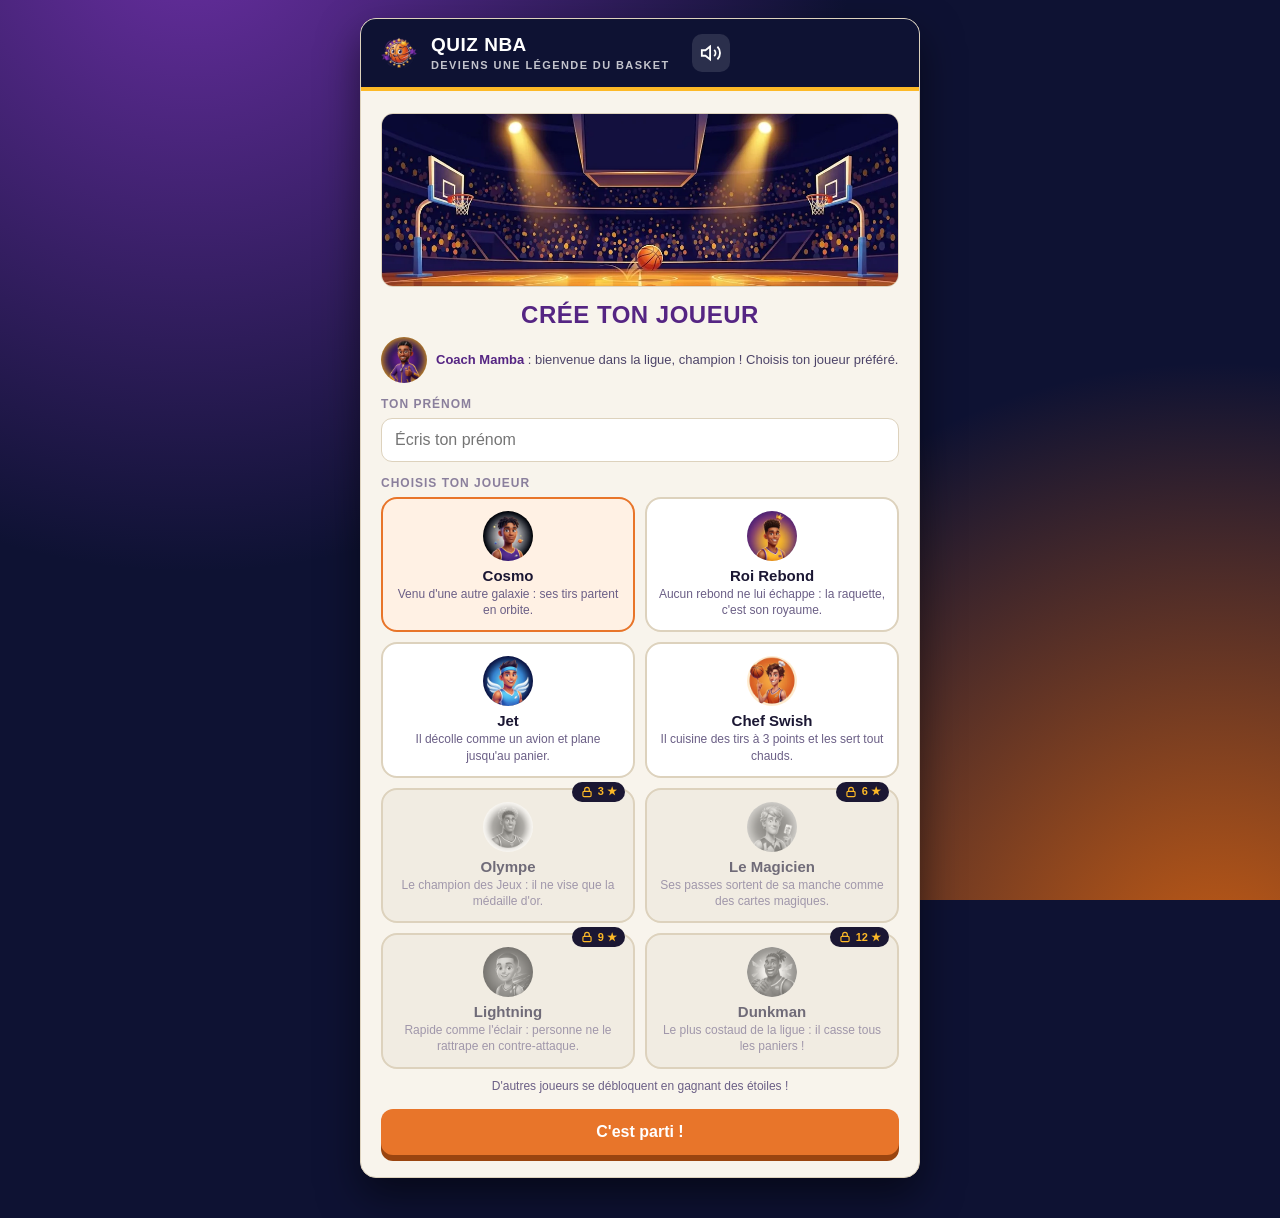
==== commit 22f6bfc0: "Mon vestiaire : profil et joueurs réunis, fonds d'écran à débloquer, remise à zéro - Un seul écran (" ====
--- a/index.html
+++ b/index.html
@@ -35,8 +35,12 @@
 <script src="js/sound.js"></script>
 <script src="js/art.js"></script>
 <script src="js/data.js"></script>
+<script src="js/rules-art.js"></script>
+<script src="js/rules-data.js"></script>
 <script src="js/fx.js"></script>
 <script src="js/minigame.js"></script>
+<script src="js/rules.js"></script>
+<script src="js/locker.js"></script>
 <script src="js/app.js"></script>
 </body>
 </html>
--- a/css/style.css
+++ b/css/style.css
@@ -108,7 +108,7 @@
 .secret button{margin-top:8px;background:transparent;border:1px solid rgba(255,255,255,.4);color:#fff;border-radius:99px;padding:4px 11px;font:inherit;font-size:12px;cursor:pointer}
 .sectitle{font-size:12px;letter-spacing:1.2px;text-transform:uppercase;color:#8a7f9c;margin:6px 0 10px;font-weight:800}
 .modules{display:flex;flex-direction:column}
-.module{display:flex;align-items:center;gap:13px;text-align:left;cursor:pointer;font:inherit;width:100%;background:#fff;border:1.5px solid var(--line);border-radius:13px;padding:12px 14px;margin-bottom:10px;transition:border-color .12s,transform .06s}
+.module{display:flex;align-items:center;gap:13px;text-align:left;cursor:pointer;font:inherit;width:100%;background:#fff;border:1.5px solid var(--line);border-radius:13px;padding:12px 14px;margin-bottom:10px;transition:border-color .12s}
 .module:hover{border-color:var(--orange)}
 .module:active{transform:translateY(1px)}
 .module .m-txt{flex:1;min-width:0}
@@ -124,14 +124,18 @@
 .nameinput:focus{outline:none;border-color:var(--orange)}
 .hintnote{font-size:12px;color:#6b5f86;margin:10px 0 0;text-align:center}
 .mascotgrid{display:grid;grid-template-columns:repeat(2,1fr);gap:10px}
-.mascot{position:relative;display:flex;align-items:center;gap:10px;background:#fff;border:2px solid var(--line);border-radius:16px;padding:8px 10px;cursor:pointer;text-align:left;font:inherit;transition:border-color .12s,transform .06s}
+.mascot{position:relative;display:flex;align-items:center;gap:10px;background:#fff;border:2px solid var(--line);border-radius:16px;padding:8px 10px;cursor:pointer;text-align:left;font:inherit;transition:border-color .12s}
 .mascot:active{transform:scale(.98)}
 .mascot.sel{border-color:var(--orange);background:#fff1e4}
 .mascot.locked{cursor:default}
 .mascot .mtx{min-width:0}
 .mascot .mtx b{display:block;font-size:14px;color:var(--ink);white-space:nowrap;overflow:hidden;text-overflow:ellipsis}
 .mascot .mtx span{display:block;font-size:10.5px;color:#6b5f86;line-height:1.3}
-.mascot .mlock{position:absolute;inset:0;background:rgba(255,255,255,.78);border-radius:14px;display:flex;align-items:center;justify-content:center;gap:5px;font-size:12px;font-weight:900;color:#5a4a2e}
+.mascot.locked{background:#f1ece2}
+.mascot.locked .avimg,.mascot.locked > svg{filter:grayscale(1);opacity:.55}
+.mascot.locked .mtx{opacity:.6}
+.mascot .mlock{position:absolute;top:-8px;right:8px;background:#1b1733;color:#fdb927;border-radius:99px;display:flex;align-items:center;gap:4px;font-size:11px;font-weight:900;padding:3px 8px}
+.mascot .mlock svg{stroke:#fdb927}
 .playbar{display:flex;align-items:center;gap:9px;background:#fff;border:1px solid var(--line);border-radius:11px;padding:6px 10px;margin-bottom:13px}
 .playbar .pb-av{flex:0 0 auto;line-height:0}
 .playbar .pb-name{font-weight:800;color:var(--ink);font-size:13px;flex:1;min-width:0;white-space:nowrap;overflow:hidden;text-overflow:ellipsis}
@@ -203,7 +207,7 @@
 .h1{color:var(--purple);font-size:24px;font-weight:900;margin:2px 0 8px;text-align:center;text-transform:uppercase;letter-spacing:.5px}
 .avimg{border-radius:50%;object-fit:cover;display:block;background:#f4ecdc}
 .coachimg{background:#1b1733}
-.bannerimg{width:100%;height:auto;display:block}
+.bannerimg{width:100%;aspect-ratio:3/1;object-fit:cover;display:block}
 .catimg{width:44px;height:44px;object-fit:contain;flex:0 0 auto}
 .module.mix{border-style:dashed;border-color:var(--purple)}
 .pc-txt .pc-pts{display:block;font-size:11.5px;color:var(--orange2);font-weight:800}
@@ -244,7 +248,6 @@
 .fx-finger{position:absolute;bottom:-2vh;width:min(34vw,220px);aspect-ratio:160/260;transform-origin:50% 100%}
 .fx-finger.l{left:2vw}
 .fx-finger.r{right:2vw}
-.fx-finger.r .fximg{transform:scaleX(-1)}
 .fx-title{position:relative;text-align:center;color:#fff;z-index:2;margin-top:-6vh}
 .fx-title b{display:block;font-family:Impact,"Arial Black",Helvetica,sans-serif;font-weight:900;font-size:clamp(46px,14vw,96px);color:var(--gold);line-height:1;-webkit-text-stroke:3px #1b1733;text-shadow:0 6px 0 #1b1733,0 0 30px rgba(253,185,39,.7);letter-spacing:1px}
 .fx-title span{display:inline-block;margin-top:10px;font-weight:900;font-size:clamp(14px,4vw,20px);background:#1b1733;padding:6px 14px;border-radius:99px;border:2px solid var(--gold)}
@@ -269,3 +272,117 @@
 .mg-endscore small{font-size:22px}
 .mg-endsub{color:#4d4468;font-weight:700}
 .brandlogo{width:40px;height:40px;object-fit:contain;flex:0 0 auto}
+
+/* ============================================================
+   ÉCOLE DES RÈGLES
+   ============================================================ */
+.rulescard{display:flex;align-items:center;gap:13px;width:100%;text-align:left;font:inherit;cursor:pointer;margin-bottom:16px;
+  background:linear-gradient(135deg,#0b7a3e,#0e5c33);color:#fff;border:2px solid var(--gold);border-radius:16px;padding:13px 14px;box-shadow:0 5px 0 #073d22;transition:transform .06s}
+.rulescard:active{transform:translateY(3px);box-shadow:0 2px 0 #073d22}
+.rulescard svg{flex:0 0 auto}
+.rc-txt{flex:1;min-width:0}
+.rc-txt b{display:block;font-size:17px;font-weight:900;letter-spacing:.3px}
+.rc-txt span{display:block;font-size:12.5px;opacity:.9;line-height:1.35;margin-top:2px}
+.rc-txt small{display:block;font-size:11.5px;font-weight:800;color:var(--gold);margin-top:4px}
+.rc-bar{height:7px;background:rgba(255,255,255,.22);border-radius:99px;overflow:hidden;margin-top:7px}
+.rc-bar i{display:block;height:100%;background:var(--gold);border-radius:99px}
+.rc-bar.big{height:10px;background:var(--paper2);flex:1;margin:0}
+.rprog{display:flex;align-items:center;gap:10px;margin:4px 0 14px;font-size:12.5px;font-weight:800;color:#4d4468}
+.rhero{display:flex;gap:12px;align-items:center;margin:2px 0 8px}
+.rhero svg{flex:0 0 auto}
+.rhero p{margin:0;font-size:13.5px;color:#4d4468;line-height:1.5}
+.h1.left{text-align:left;margin:0 0 4px}
+.rch .m-txt .rstat{display:inline-block;margin-top:5px;font-size:11px;font-weight:800;padding:2px 8px;border-radius:99px;background:var(--paper2);color:#5a4a2e}
+.rch .m-txt .rstat.ok{background:#e3f3e8;color:var(--ok)}
+.rch .m-txt .rstat.new{background:#fff1e4;color:var(--orange2)}
+.rch-badge{flex:0 0 auto;line-height:0}
+.rtop{display:flex;align-items:center;justify-content:space-between;gap:8px;margin-bottom:8px}
+.rback{background:transparent;border:0;color:var(--purple);font:inherit;font-weight:800;font-size:14px;cursor:pointer;padding:6px 0}
+.rpos{color:#fff;font-size:11.5px;font-weight:800;padding:5px 10px;border-radius:99px;white-space:nowrap}
+.rchname{font-size:12px;letter-spacing:1.1px;text-transform:uppercase;color:#8a7f9c;font-weight:800}
+.rdots{display:flex;gap:5px;margin:8px 0 12px}
+.rdots i{flex:1;height:5px;border-radius:99px;background:var(--paper2)}
+.rdots i.done{background:#c9b6e4}
+.rdots i.on{background:var(--purple)}
+.rcard{touch-action:pan-y}
+.rtitle{font-size:22px;font-weight:900;color:var(--ink);margin:2px 0 10px;text-wrap:balance}
+.rblock{border-radius:12px;padding:11px 13px;margin-bottom:10px;font-size:15px;line-height:1.55}
+.rblock b{display:block;font-size:11.5px;letter-spacing:1px;text-transform:uppercase;margin-bottom:3px}
+.rblock p{margin:0}
+.rblock.rule{background:#fff;border:1.5px solid var(--line)}
+.rblock.rule b{color:var(--purple)}
+.rblock.young{background:#e8f6ee;border:1.5px solid #bfe0cb}
+.rblock.young b{color:#0b7a3e}
+.rblock.sig{display:flex;gap:10px;align-items:center;background:#f3f3f6;border:1.5px solid #d9d9e3}
+.rblock.sig svg{flex:0 0 auto}
+.rblock.sig b{color:#374151;text-transform:none;letter-spacing:0;font-size:14px}
+.rblock.sig p{font-size:13.5px}
+.rblock.tip{display:flex;gap:10px;align-items:flex-start;background:#f3ecfb;border:1.5px solid #dccbef}
+.rblock.tip b{display:inline;text-transform:none;letter-spacing:0;font-size:inherit;color:var(--purple)}
+.rblock.tip p{font-size:14px}
+.rblock.tip .avimg,.rblock.tip svg{flex:0 0 auto}
+.rnav{display:flex;gap:10px;margin-top:6px}
+.rnav .btn{flex:1;padding:13px 10px;font-size:15px}
+.rnav .btn[disabled]{opacity:.35;cursor:default}
+.sigscene{display:flex;justify-content:center;align-items:center;background:linear-gradient(180deg,#e9edf5,#d9dfeb);padding:10px 0;aspect-ratio:400/230;max-width:100%}
+.sigscene .refsig{height:92%;width:auto}
+.bigbadge{display:flex;justify-content:center;margin-top:6px}
+.diploma{background:#fffdf6;border:3px double #b58a12;outline:6px solid #fff3cf;border-radius:10px;padding:22px 18px;text-align:center;margin:8px 4px}
+.d-top{display:flex;justify-content:center}
+.d-kicker{font-size:11px;letter-spacing:2px;text-transform:uppercase;color:#8a6420;font-weight:800;margin-top:8px}
+.d-title{font-family:Georgia,"Times New Roman",serif;font-size:26px;color:var(--purple);margin:4px 0 6px;text-wrap:balance}
+.d-txt{font-size:13.5px;color:#4d4468;line-height:1.5;margin:4px auto;max-width:380px}
+.d-name{font-family:Georgia,"Times New Roman",serif;font-style:italic;font-size:34px;color:var(--orange2);border-bottom:2px solid #e2d3a8;display:inline-block;padding:0 16px 2px;margin:2px 0 6px}
+.d-badges{display:grid;grid-template-columns:repeat(4,1fr);gap:8px;margin:14px 0}
+.dbadge{display:flex;flex-direction:column;align-items:center;gap:3px}
+.dbadge span{font-size:9.5px;line-height:1.2;color:#5a4a2e;font-weight:700}
+.d-sign{display:flex;align-items:center;justify-content:center;gap:10px;text-align:left}
+.d-sign b{display:block;font-family:Georgia,serif;font-style:italic;color:var(--ink)}
+.d-sign span{font-size:12px;color:#8a7f9c}
+/* cartes joueurs en vertical : avatar, surnom, histoire */
+.mascot{flex-direction:column;text-align:center;justify-content:flex-start;gap:6px;padding:12px 10px 12px}
+.mascot .mtx b{white-space:normal;font-size:15px}
+.mascot .mtx span{font-size:12px;line-height:1.35;margin-top:2px}
+
+/* bouton retour pendant un match */
+.quitbtn{display:inline-flex;align-items:center;gap:4px;background:transparent;border:0;color:var(--purple);font:inherit;font-size:14px;font-weight:800;cursor:pointer;padding:0 0 8px;margin-top:-4px}
+.quitask{position:fixed;inset:0;z-index:95;background:rgba(8,10,30,.6);display:flex;align-items:center;justify-content:center;padding:16px}
+.quitcard{background:var(--paper);border:3px solid var(--gold);border-radius:18px;padding:20px;width:100%;max-width:340px;text-align:center}
+.quitcard b{display:block;font-size:20px;font-weight:900;color:var(--purple)}
+.quitcard p{color:#4d4468;margin:8px 0 16px;line-height:1.5}
+.quitrow{display:flex;gap:10px}
+.quitrow .btn{flex:1;padding:12px 8px}
+
+/* ===== MON VESTIAIRE ===== */
+button.playercard{width:100%;font:inherit;text-align:left;cursor:pointer}
+button.playercard:hover{border-color:var(--orange)}
+.sectitle small{text-transform:none;letter-spacing:0;font-weight:700;color:#a99fbd}
+.hintnote.left{text-align:left;margin:-4px 0 10px}
+.lockercard{display:flex;gap:14px;align-items:center;background:#fff;border:1.5px solid var(--line);border-radius:16px;padding:14px;margin:4px 0 12px}
+.lockercard > .avimg,.lockercard > svg{flex:0 0 auto}
+.lk-id{flex:1;min-width:0}
+.lk-id .lbl{margin:0 0 6px}
+.lk-namerow{display:flex;gap:8px}
+.lk-namerow .nameinput{flex:1;min-width:0;padding:10px 11px}
+.lk-namerow .btn{padding:10px 14px;font-size:15px}
+.lk-rank{display:block;margin-top:7px;font-size:12.5px;font-weight:800;color:var(--orange2)}
+.lk-stats{display:grid;grid-template-columns:repeat(4,1fr);gap:8px;margin-bottom:18px}
+.lk-stats div{background:#fff;border:1.5px solid var(--line);border-radius:12px;padding:9px 4px;text-align:center}
+.lk-stats b{display:block;font-size:17px;font-weight:900;color:var(--purple);font-variant-numeric:tabular-nums}
+.lk-stats span{display:block;font-size:10.5px;color:#6b5f86;line-height:1.25;margin-top:2px}
+.bggrid{display:grid;grid-template-columns:repeat(3,1fr);gap:9px}
+.bgopt{position:relative;display:flex;flex-direction:column;align-items:center;gap:5px;background:#fff;border:2px solid var(--line);border-radius:14px;padding:7px 6px 8px;font:inherit;cursor:pointer;text-align:center}
+.bgopt.sel{border-color:var(--orange);background:#fff1e4}
+.bgopt .bgsw{display:block;width:100%;aspect-ratio:3/4;border-radius:9px;box-shadow:inset 0 0 0 1px rgba(0,0,0,.08)}
+.bgopt b{font-size:11.5px;color:var(--ink);line-height:1.2}
+.bgopt small{font-size:10.5px;font-weight:800;color:var(--orange2)}
+.bgopt.locked{cursor:default;background:#f1ece2}
+.bgopt.locked .bgsw{filter:grayscale(1) brightness(.8);opacity:.5}
+.bgopt.locked b{opacity:.55}
+.bgopt .bglock{display:inline-flex;align-items:center;gap:3px;background:#1b1733;color:#fdb927;border-radius:99px;padding:2px 7px}
+.bgopt .bglock svg{stroke:#fdb927;width:11px;height:11px}
+.resetbox{background:#fff;border:1.5px dashed #e3b3b0;border-radius:14px;padding:12px 14px}
+.resetbox p{margin:0 0 10px;font-size:13px;color:#4d4468;line-height:1.5}
+.btn.ghost.dangerline{color:var(--ko);border-color:var(--ko);width:100%}
+.btn.danger{background:var(--ko);box-shadow:0 6px 0 #8a1016}
+@media (max-width:380px){.lk-stats{grid-template-columns:repeat(2,1fr)}}
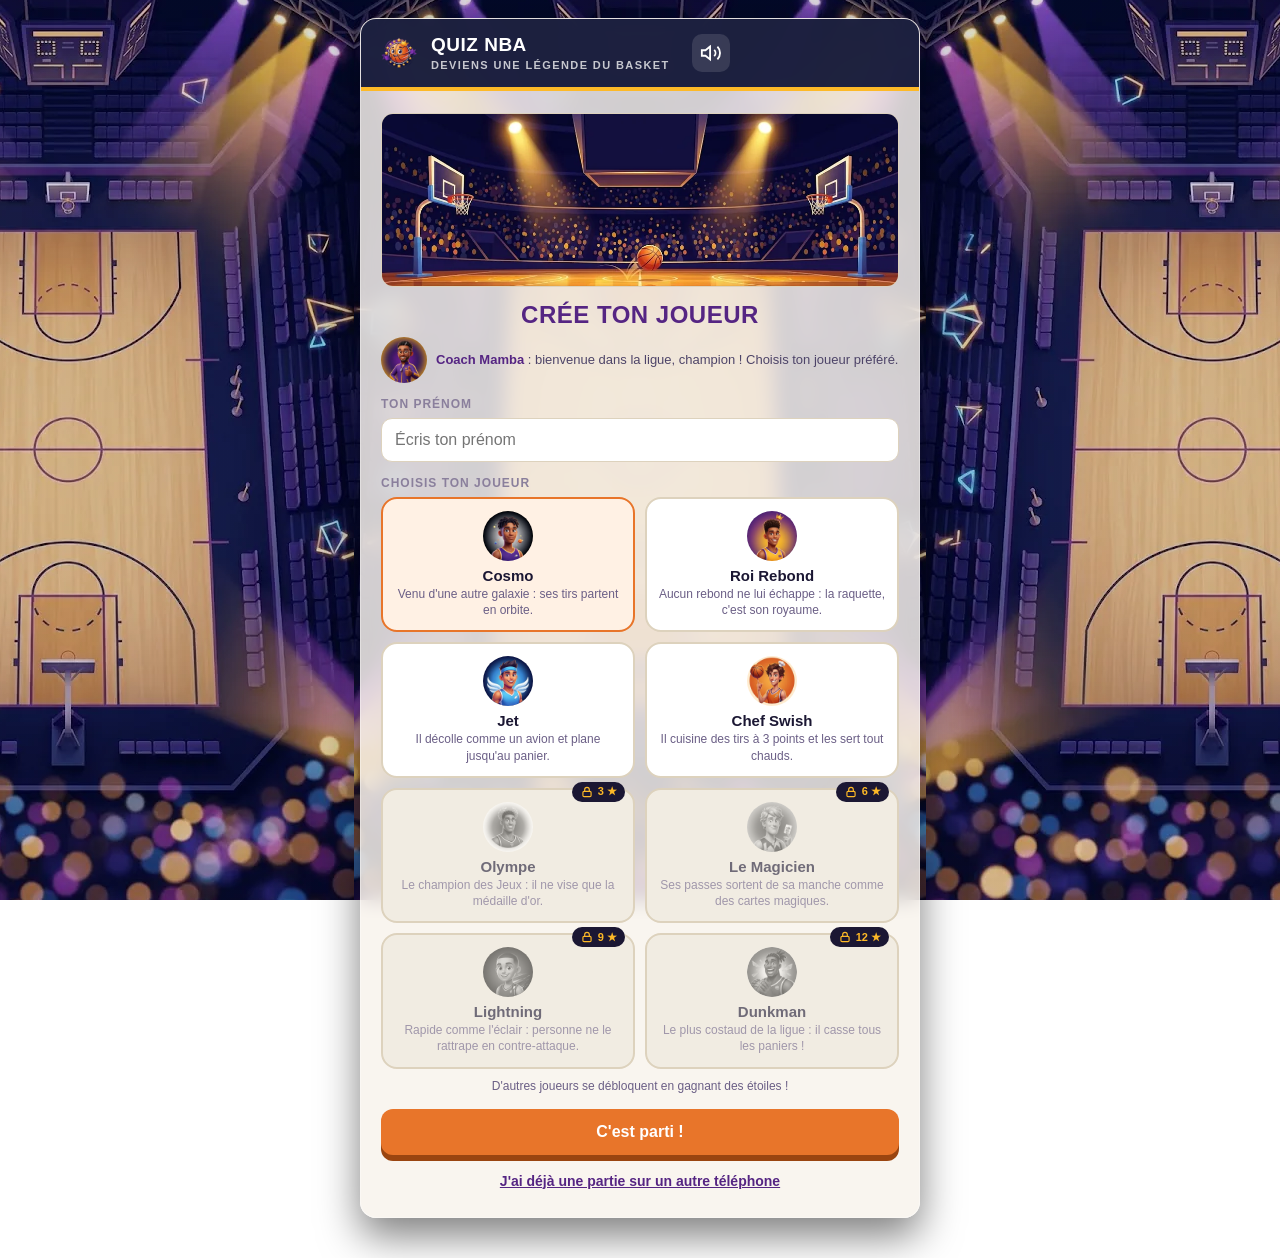
==== commit d4890909: "Transférer sa partie sur un autre téléphone (lien + QR code) - Mon vestiaire > Transférer ma partie " ====
--- a/index.html
+++ b/index.html
@@ -30,6 +30,7 @@
 <!-- bibliothèques d'animation (copiées dans le dépôt : marche hors-ligne) -->
 <script src="vendor/gsap.min.js"></script>
 <script src="vendor/confetti.browser.js"></script>
+<script src="vendor/qrcode.js"></script>
 <!-- le jeu -->
 <script src="js/assets.js"></script>
 <script src="js/sound.js"></script>
@@ -41,6 +42,7 @@
 <script src="js/minigame.js"></script>
 <script src="js/rules.js"></script>
 <script src="js/locker.js"></script>
+<script src="js/transfer.js"></script>
 <script src="js/app.js"></script>
 </body>
 </html>
--- a/css/style.css
+++ b/css/style.css
@@ -27,8 +27,13 @@
   padding:18px 14px 40px;
 }
 .wrap{width:100%;max-width:560px}
-.card{background:var(--paper);border-radius:16px;box-shadow:0 18px 40px rgba(0,0,0,.5);overflow:hidden;border:1px solid var(--line)}
-.topbar{background:var(--night);color:#fff;padding:14px 18px;display:flex;align-items:center;gap:12px;border-bottom:4px solid var(--gold)}
+/* carte translucide : on devine le fond d'écran choisi derrière (plus visible sur les écrans de fête) */
+.card{background:rgba(248,244,236,.84);-webkit-backdrop-filter:blur(10px) saturate(1.15);backdrop-filter:blur(10px) saturate(1.15);border-radius:16px;box-shadow:0 18px 40px rgba(0,0,0,.5);overflow:hidden;border:1px solid rgba(255,255,255,.35);transition:background .5s ease}
+.card.see-bg{background:rgba(248,244,236,.5)}
+.card.see-bg .result h2,.card.see-bg .h1{text-shadow:0 1px 0 rgba(255,255,255,.8)}
+.card.see-bg .verdict,.card.see-bg .shootintro p{background:rgba(255,255,255,.75);border-radius:12px;padding:8px 12px}
+@supports not ((backdrop-filter:blur(1px)) or (-webkit-backdrop-filter:blur(1px))){.card{background:rgba(248,244,236,.93)}.card.see-bg{background:rgba(248,244,236,.72)}}
+.topbar{background:rgba(14,18,51,.92);color:#fff;padding:14px 18px;display:flex;align-items:center;gap:12px;border-bottom:4px solid var(--gold)}
 .topbar svg{flex:0 0 auto}
 .brand{font-size:19px;font-weight:900;letter-spacing:.5px;line-height:1.1;text-transform:uppercase}
 .brand small{display:block;font-size:11px;opacity:.75;letter-spacing:1.4px;margin-top:3px;font-weight:600}
@@ -386,3 +391,58 @@
 .btn.ghost.dangerline{color:var(--ko);border-color:var(--ko);width:100%}
 .btn.danger{background:var(--ko);box-shadow:0 6px 0 #8a1016}
 @media (max-width:380px){.lk-stats{grid-template-columns:repeat(2,1fr)}}
+.ballchip.def{position:relative}
+.ballchip.def::after{content:'\270B';position:absolute;top:-8px;right:-8px;font-size:15px;background:#fff;border-radius:50%;width:22px;height:22px;display:flex;align-items:center;justify-content:center;box-shadow:0 1px 3px rgba(0,0,0,.3)}
+.whistleimg{object-fit:contain;flex:0 0 auto}
+.whistleimg.off{filter:grayscale(1);opacity:.35}
+
+/* ===== LE FOND D'ÉCRAN SE VOIT ===== */
+/* carte joueur de l'accueil habillée du fond choisi */
+.playercard.pc-wall{position:relative;min-height:128px;padding:18px 16px 30px;border:2px solid var(--gold);color:#fff;background-size:cover;background-position:center;box-shadow:0 6px 16px rgba(0,0,0,.25)}
+.playercard.pc-wall .pc-txt b{color:#fff;font-size:20px;text-shadow:0 2px 4px rgba(0,0,0,.6)}
+.playercard.pc-wall .pc-txt span{color:rgba(255,255,255,.92);text-shadow:0 1px 3px rgba(0,0,0,.7)}
+.playercard.pc-wall .pc-txt .pc-pts{color:var(--gold)}
+.playercard.pc-wall .pc-stars{color:var(--gold);background:rgba(11,11,20,.55);padding:5px 9px;border-radius:99px}
+.playercard.pc-wall .pc-av .avimg,.playercard.pc-wall .pc-av svg{box-shadow:0 0 0 3px var(--gold),0 4px 10px rgba(0,0,0,.4);border-radius:50%}
+.pc-bgname{position:absolute;left:0;right:0;bottom:0;background:rgba(11,11,20,.6);color:#fff;font-size:11.5px;font-weight:800;text-align:center;padding:5px 8px;letter-spacing:.3px}
+/* révélation plein écran d'un nouveau fond */
+.bgreveal{position:fixed;inset:0;z-index:92;display:flex;align-items:flex-end;justify-content:center;padding:24px 16px calc(28px + env(safe-area-inset-bottom,0px));background-size:cover;background-position:center}
+.bgr-box{width:100%;max-width:380px;text-align:center;background:rgba(11,11,20,.62);-webkit-backdrop-filter:blur(6px);backdrop-filter:blur(6px);border:2px solid var(--gold);border-radius:18px;padding:18px}
+.bgr-kicker{color:var(--gold);font-weight:900;letter-spacing:1.2px;text-transform:uppercase;font-size:13px}
+.bgr-name{color:#fff;font-family:Impact,"Arial Black",Helvetica,sans-serif;font-size:40px;line-height:1.1;margin:4px 0 2px;text-shadow:0 3px 0 #1b1733}
+.btn.ghost.bgr-later{color:#fff;border-color:rgba(255,255,255,.6);margin-top:10px}
+
+/* ===== BALLONS DE COULEUR ===== */
+.ballgrid{display:grid;grid-template-columns:repeat(3,1fr);gap:9px}
+.ballopt{position:relative;display:flex;flex-direction:column;align-items:center;gap:4px;background:#fff;border:2px solid var(--line);border-radius:14px;padding:9px 6px 8px;font:inherit;cursor:pointer;text-align:center}
+.ballopt.sel{border-color:var(--orange);background:#fff1e4}
+.ballopt b{font-size:11.5px;color:var(--ink);line-height:1.2}
+.ballopt small{font-size:10.5px;font-weight:800;color:var(--orange2)}
+.ballopt.locked{cursor:default;background:#f1ece2}
+.ballopt.locked svg:first-child{filter:grayscale(1);opacity:.4}
+.ballopt.locked b{opacity:.55}
+.ballopt .bglock{display:inline-flex;align-items:center;gap:3px;background:#1b1733;color:#fdb927;border-radius:99px;padding:2px 7px}
+.ballopt .bglock svg{stroke:#fdb927;width:11px;height:11px}
+.rch-badge{display:flex;flex-direction:column;align-items:center;gap:3px}
+.rch-ball{line-height:0}
+.rch-ball.off{filter:grayscale(1);opacity:.45}
+.unlock svg{flex:0 0 auto}
+.bgreveal.ballreveal{flex-direction:column;justify-content:center;align-items:center;gap:18px}
+.br-ball{line-height:0;filter:drop-shadow(0 12px 18px rgba(0,0,0,.5))}
+
+/* ===== TRANSFERT DE PARTIE ===== */
+.linkbtn{display:block;margin:12px auto 0;background:transparent;border:0;color:var(--purple);font:inherit;font-size:14px;font-weight:800;text-decoration:underline;cursor:pointer;padding:6px}
+.tfbox{background:#fff;border:1.5px solid var(--line);border-radius:14px;padding:12px 14px}
+.tfbox p{margin:0 0 4px;font-size:13px;color:#4d4468;line-height:1.5}
+.tfbox .btn.big{margin-top:10px}
+.quitask .tfcard{max-width:380px;max-height:calc(100vh - 32px);overflow-y:auto}
+.tfqr{background:#fff;border-radius:12px;padding:8px;margin:0 auto 12px;width:220px;max-width:100%}
+.tfqr svg{display:block;width:100%;height:auto}
+.tflink{width:100%;font:12px/1.4 ui-monospace,Menlo,Consolas,monospace;color:var(--ink);background:#fff;border:1.5px solid var(--line);border-radius:10px;padding:8px;resize:none;margin-bottom:12px;word-break:break-all}
+.tfnote{font-size:11.5px !important;margin:10px 0 0 !important;color:#8a7f9c !important}
+.tferr{color:var(--ko) !important;font-weight:700;min-height:1em;margin:0 0 8px !important;font-size:13px}
+.tfsum{display:flex;align-items:center;gap:10px;background:#fff;border:1.5px solid var(--line);border-radius:12px;padding:10px;margin:12px 0;text-align:left;font-size:13.5px;line-height:1.4;color:#4d4468}
+.tfsum .avimg,.tfsum svg{flex:0 0 auto}
+.tfwarn{background:#fbeceb;border-radius:10px;padding:8px 10px;font-size:13px}
+.quitcard .tfsum b,.quitcard .tfwarn b{display:inline;font-size:inherit;color:var(--purple)}
+.quitcard .tfsum b{font-size:16px}
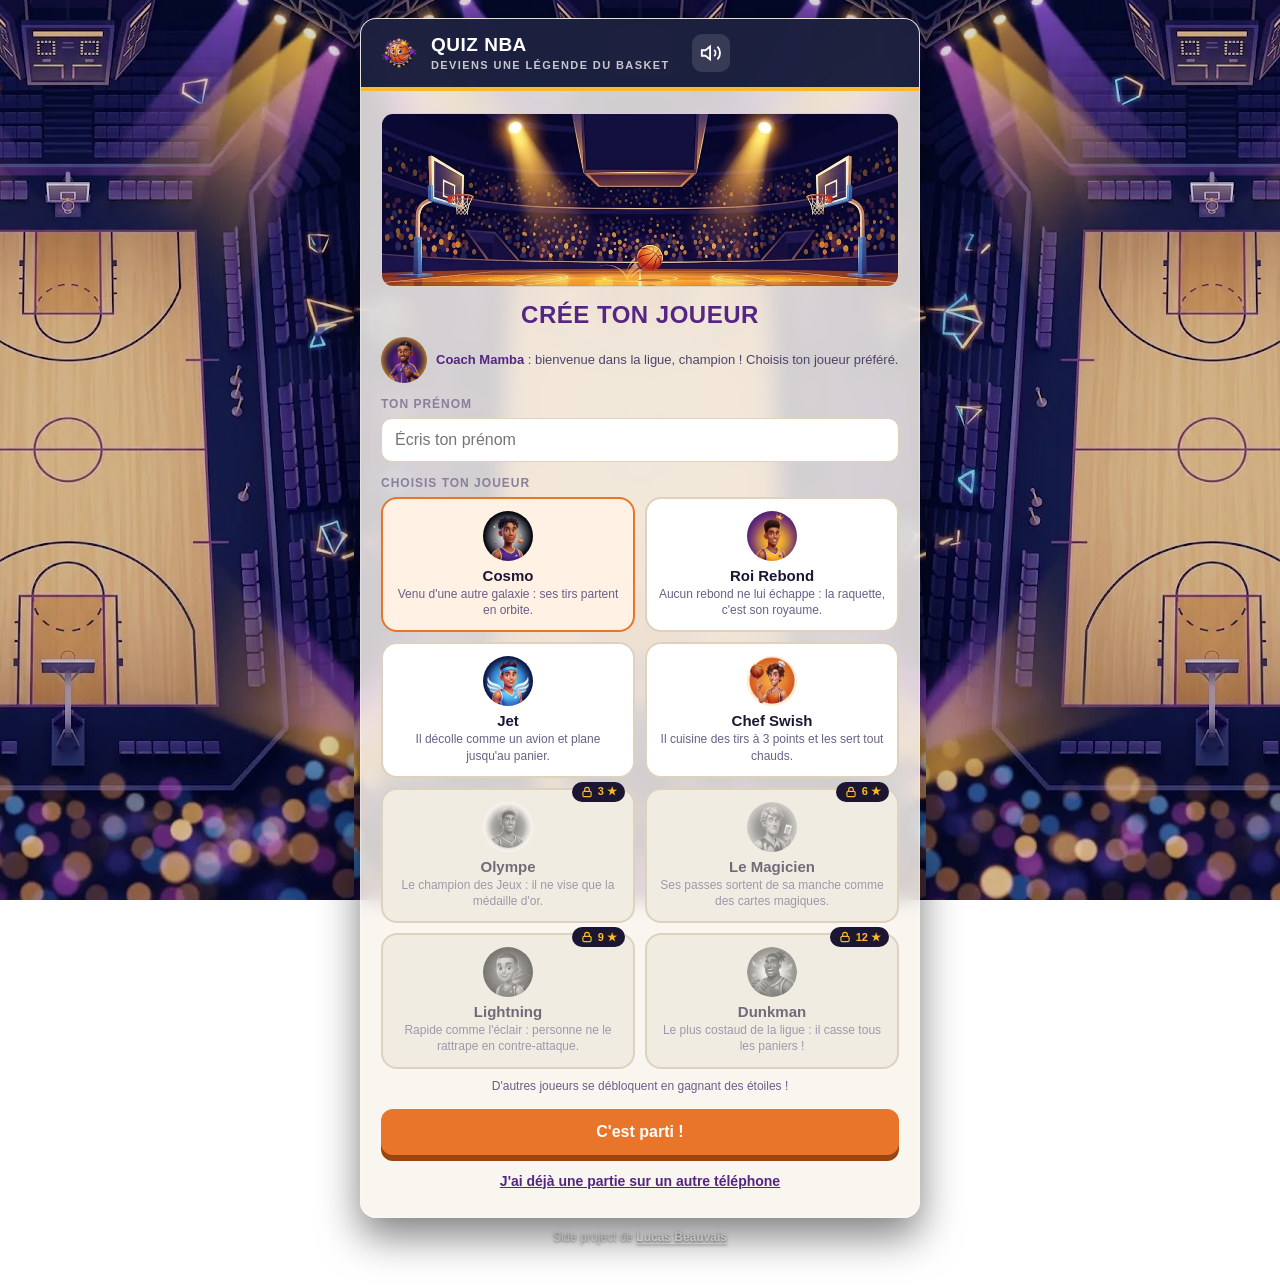
==== commit dc67b050: "Ajoute "Side project de Lucas Beauvais" dans le footer Lien vers https://lucasbeauvais.com/ sur le n" ====
--- a/index.html
+++ b/index.html
@@ -25,6 +25,7 @@
     </div>
     <div class="body" id="view"></div>
   </div>
+  <footer class="sitefoot">Side project de <a href="https://lucasbeauvais.com/" rel="author noopener" target="_blank">Lucas Beauvais</a></footer>
 </div>
 
 <!-- bibliothèques d'animation (copiées dans le dépôt : marche hors-ligne) -->
@@ -38,6 +39,7 @@
 <script src="js/data.js"></script>
 <script src="js/rules-art.js"></script>
 <script src="js/rules-data.js"></script>
+<script src="js/pro-data.js"></script>
 <script src="js/fx.js"></script>
 <script src="js/minigame.js"></script>
 <script src="js/rules.js"></script>
--- a/css/style.css
+++ b/css/style.css
@@ -446,3 +446,13 @@
 .tfwarn{background:#fbeceb;border-radius:10px;padding:8px 10px;font-size:13px}
 .quitcard .tfsum b,.quitcard .tfwarn b{display:inline;font-size:inherit;color:var(--purple)}
 .quitcard .tfsum b{font-size:16px}
+.btn.wabtn{display:flex;align-items:center;justify-content:center;gap:9px;background:#25d366;color:#fff;box-shadow:0 6px 0 #128c7e;text-decoration:none;margin:0 0 12px}
+.btn.wabtn:active{box-shadow:0 3px 0 #128c7e}
+
+/* ===== NIVEAU PRO ===== */
+.module.pro{background:linear-gradient(135deg,#1b1733,#2e2461);border-color:var(--gold)}
+.module.pro .m-txt b{color:var(--gold)}
+.module.pro .m-txt span{color:rgba(255,255,255,.8)}
+.quitcard p b{display:inline;font-size:inherit;color:var(--purple)}
+.sitefoot{margin:12px 0 4px;font-size:12px;color:rgba(255,255,255,.75);text-align:center;text-shadow:0 1px 3px rgba(0,0,0,.6)}
+.sitefoot a{color:#fff;font-weight:700;text-decoration:underline;text-underline-offset:2px}
